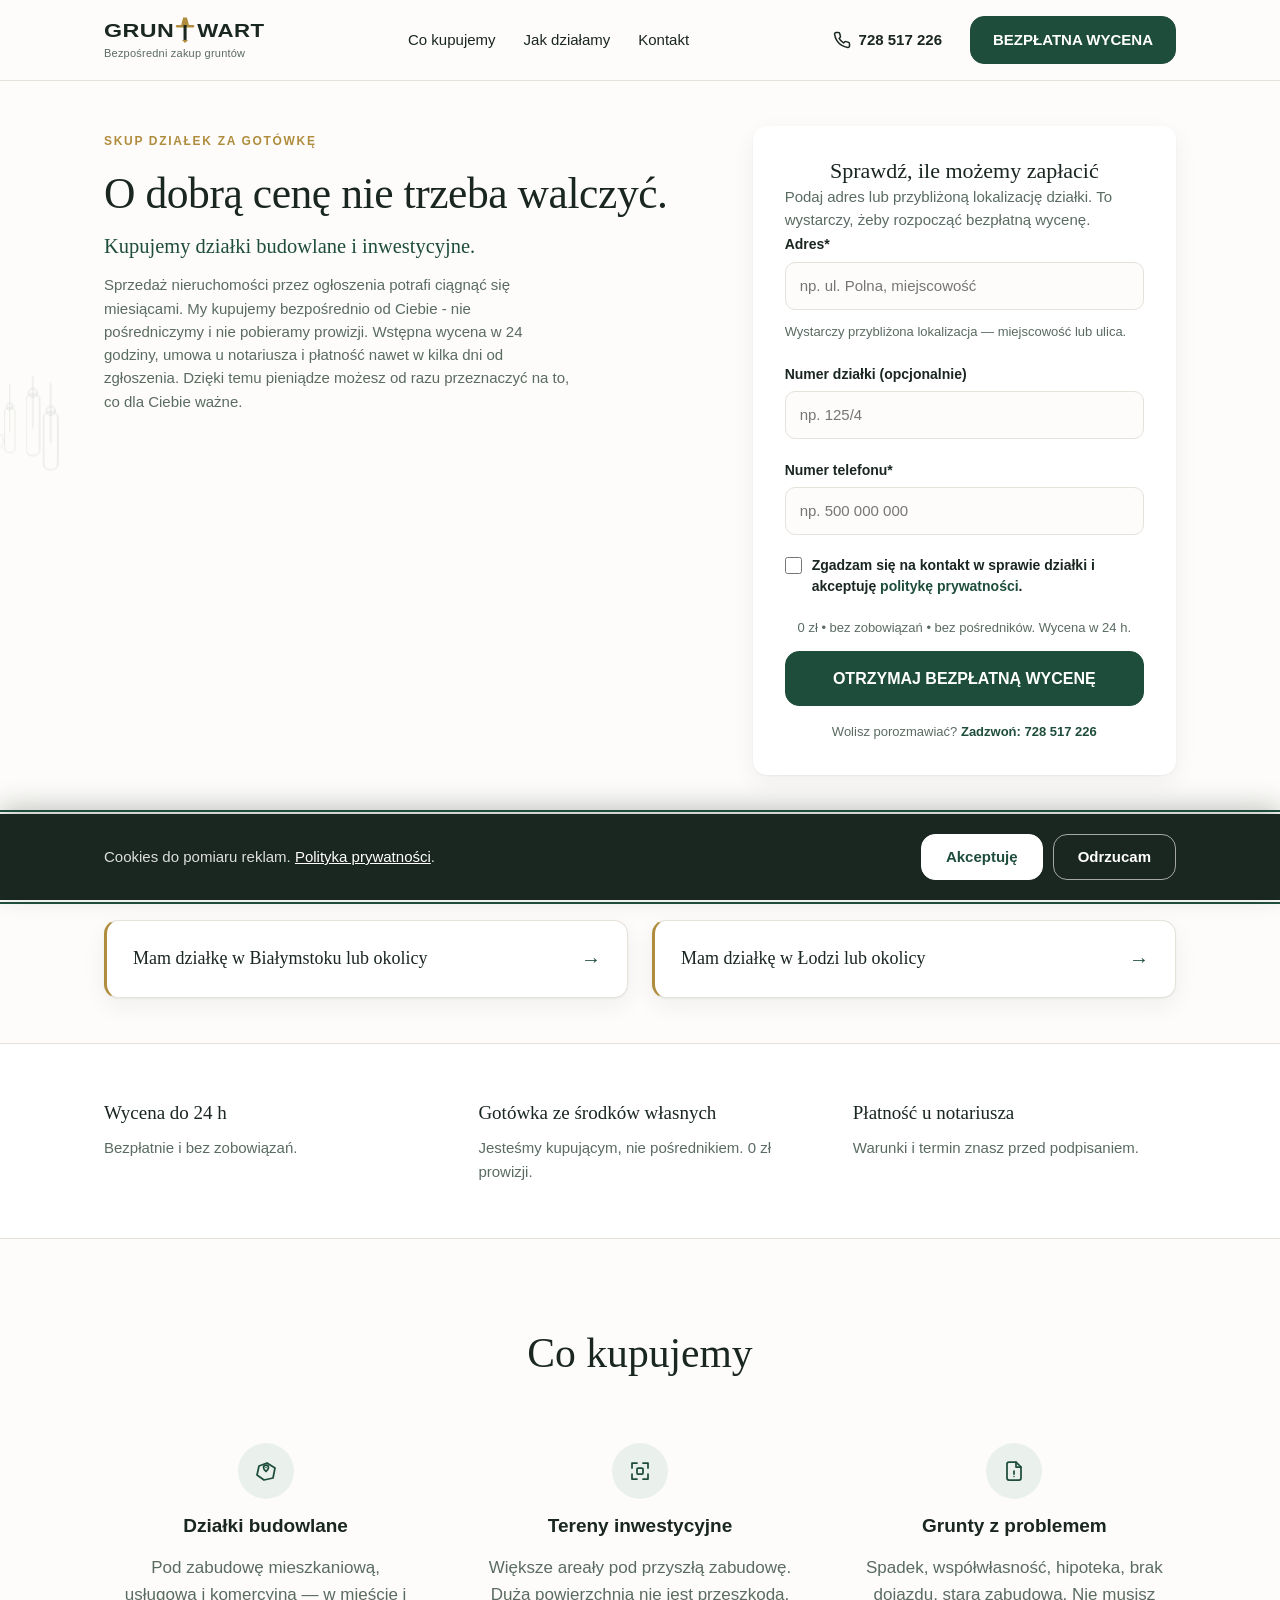
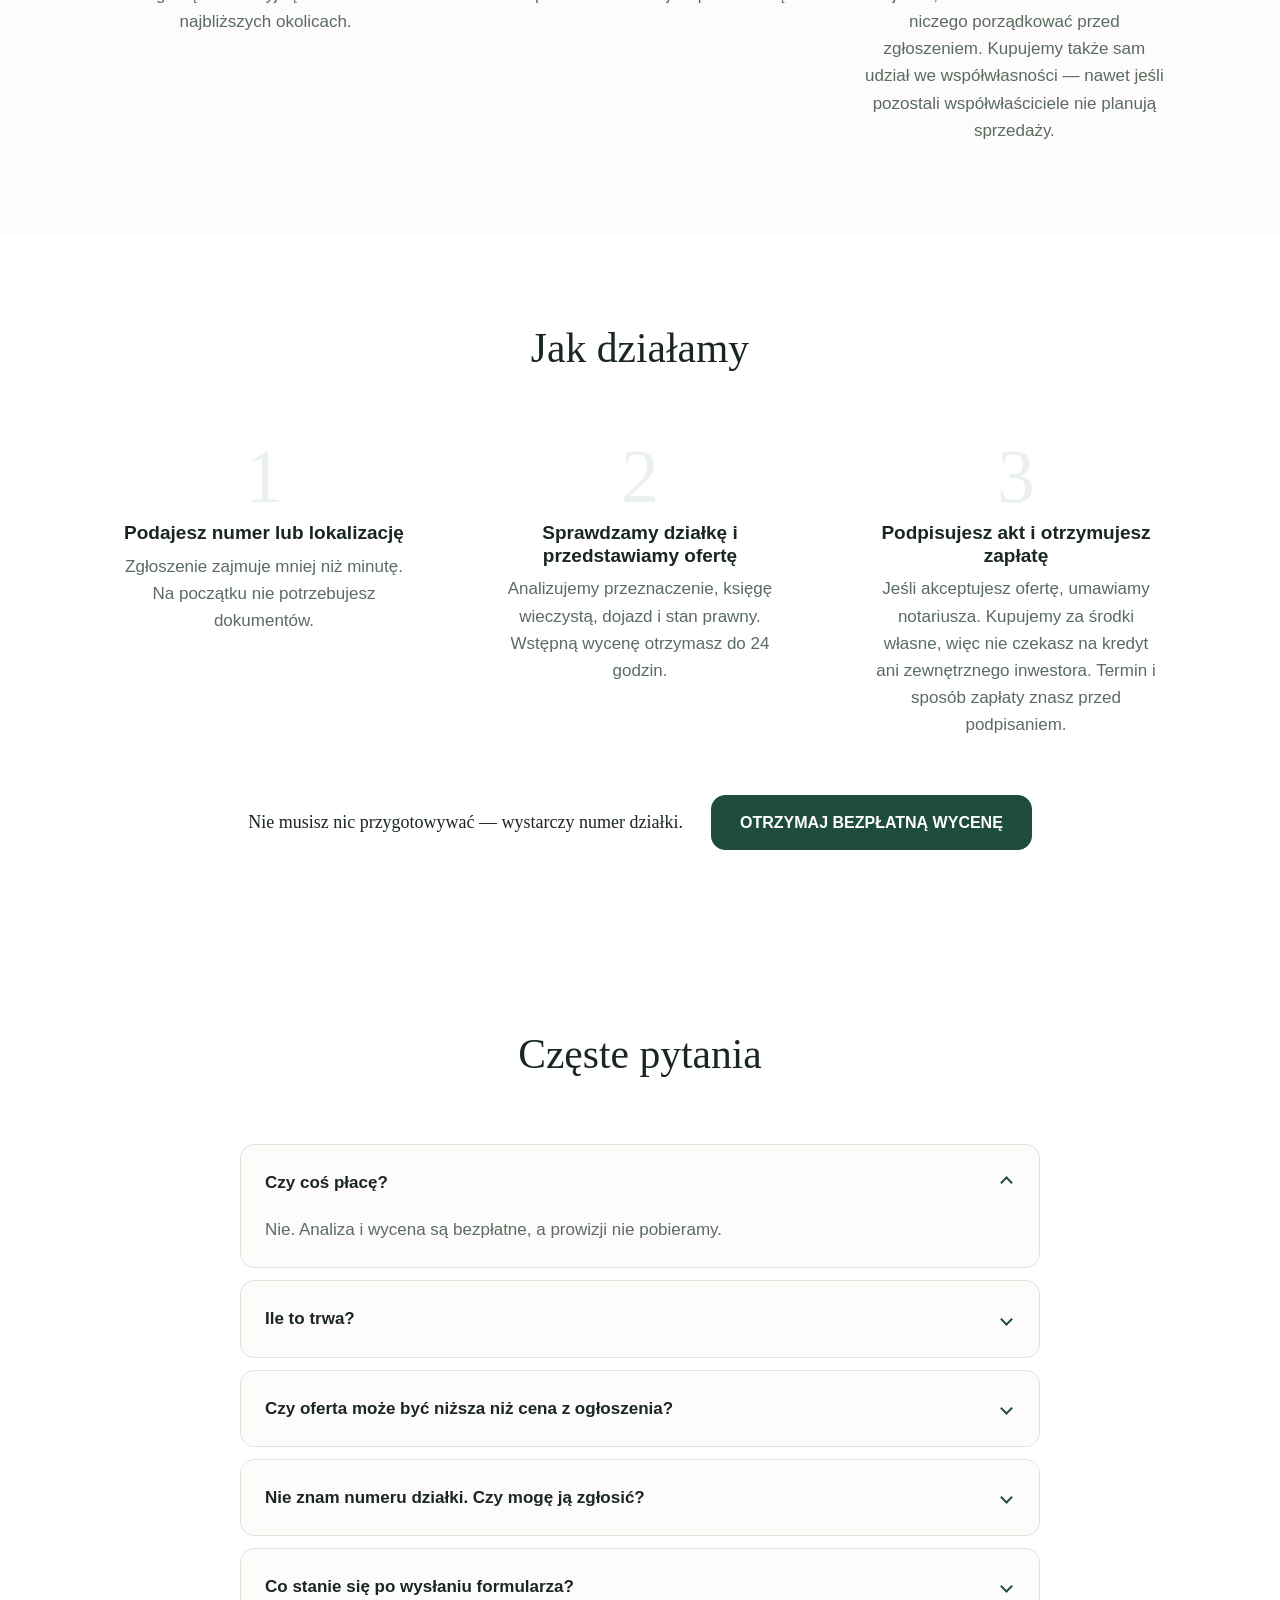
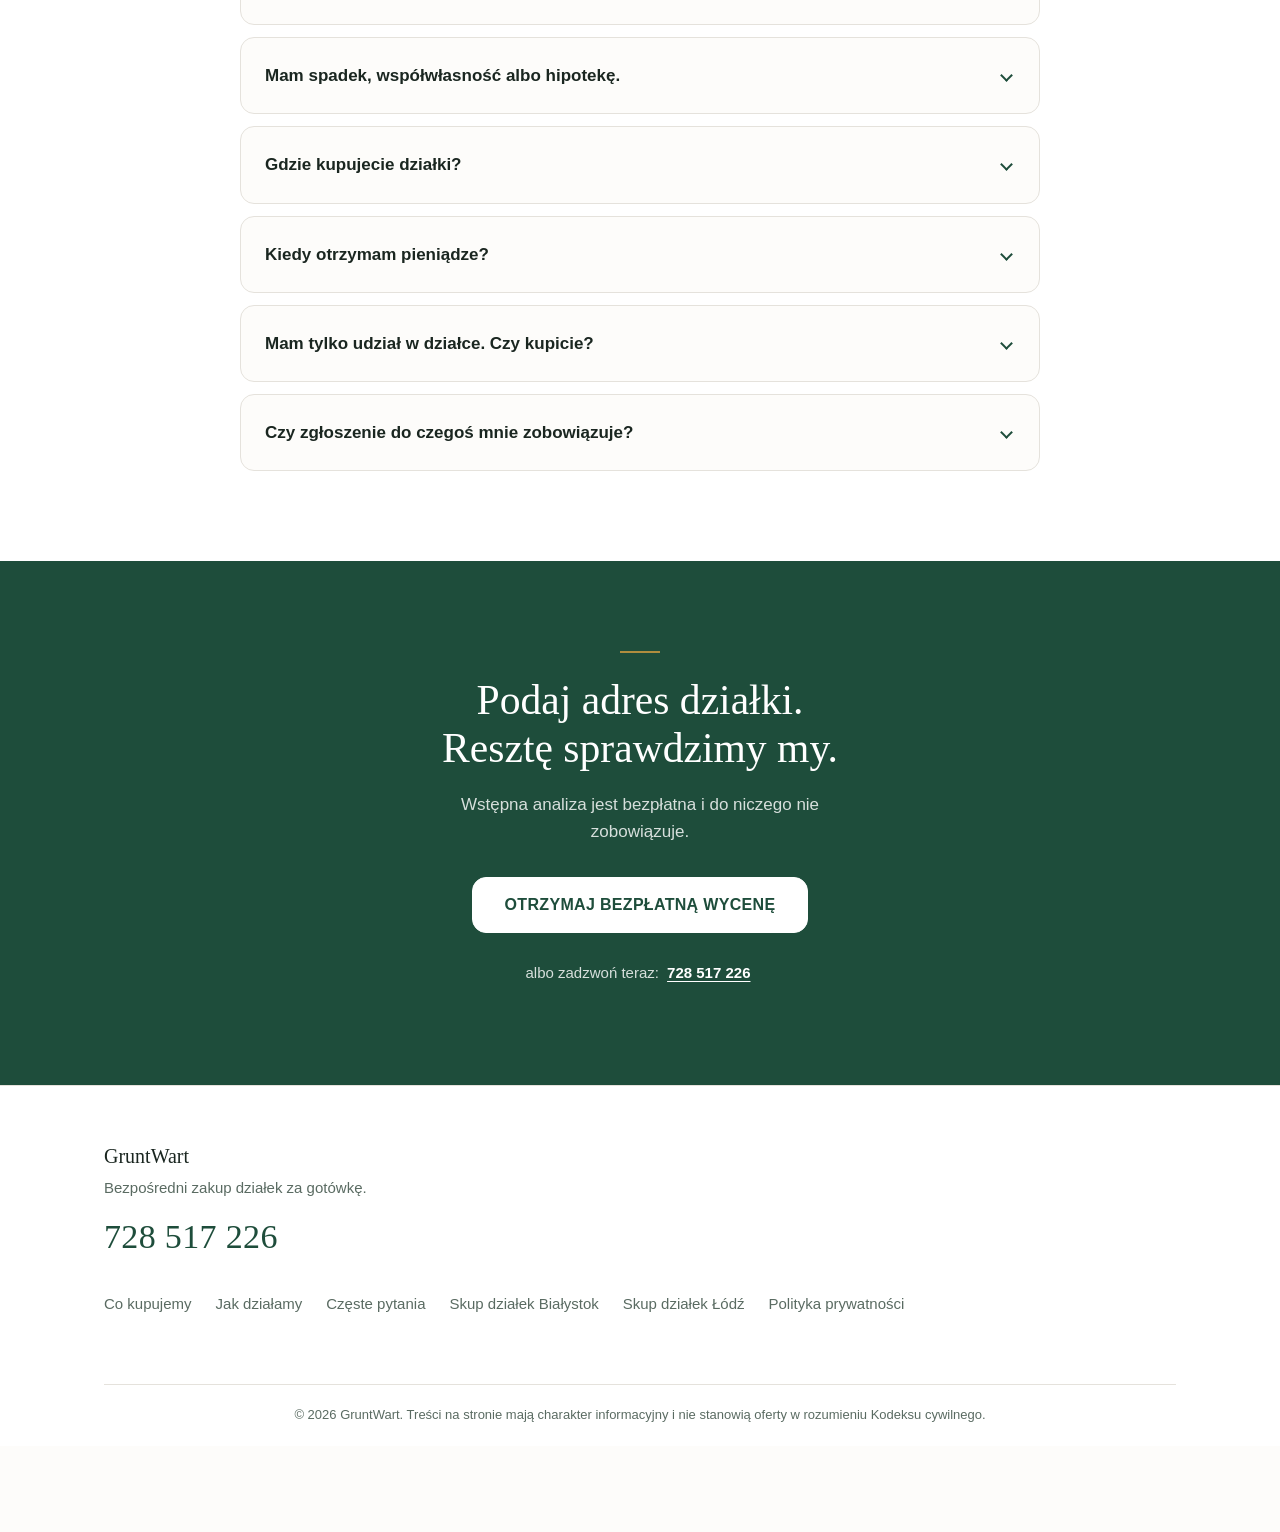
==== index.html @ 188170f5 "copy: akapit w hero mówi o nieruchomościach, nie o działce Tekst od Dawida. Claim nad akapitem zosta" ====
<!DOCTYPE html>
<html lang="pl">
<head>
  <meta charset="UTF-8" />
  <meta name="viewport" content="width=device-width, initial-scale=1.0, viewport-fit=cover" />

  <!-- Google tag (gtag.js) + Consent Mode v2 -->
  <!-- ID GA4 usługi "GruntWart – strona". Zewnętrzny gtag.js ładuje się
       dopiero po podmianie placeholdera; stub gtag() i domyślna zgoda (denied)
       działają od razu, żeby ui.js mógł je zwolnić po kliknięciu w banerze. -->
  <script>
    (function () {
      var GA_ID = 'G-EBJ1LVMJVN'; // usługa "GruntWart – strona"
      window.dataLayer = window.dataLayer || [];
      window.gtag = function () { dataLayer.push(arguments); };
      gtag('consent', 'default', {
        ad_storage: 'denied',
        ad_user_data: 'denied',
        ad_personalization: 'denied',
        analytics_storage: 'denied',
        wait_for_update: 500
      });
      gtag('js', new Date());
      gtag('config', GA_ID);
      window.__gaActive = GA_ID.indexOf('X') === -1;
      if (window.__gaActive) {
        var s = document.createElement('script');
        s.async = true;
        s.src = 'https://www.googletagmanager.com/gtag/js?id=' + GA_ID;
        document.head.appendChild(s);
      }
    })();
  </script>

  <!-- Primary Meta Tags -->
  <title>Skup działek za gotówkę – bezpośredni zakup gruntów | GruntWart</title>
  <meta name="description" content="Skup działek za gotówkę — bezpośredni zakup gruntów od właścicieli. Bez prowizji, płatność u notariusza, bezpłatna wstępna wycena do 24 godzin. Zadzwoń 728 517 226." />
  <meta name="geo.region" content="PL" />
  <meta name="theme-color" content="#1E4D3B" />

  <!-- Open Graph -->
  <meta property="og:type" content="website" />
  <meta property="og:url" content="https://gruntwart.pl/" />
  <meta property="og:title" content="Skup działek za gotówkę – bezpośredni zakup gruntów | GruntWart" />
  <meta property="og:description" content="Skup działek za gotówkę — bezpośredni zakup gruntów od właścicieli. Bez prowizji, płatność u notariusza, bezpłatna wstępna wycena do 24 godzin." />
  <meta property="og:image" content="https://gruntwart.pl/assets/img/og-image.jpg" />
  <meta property="og:image:width" content="1200" />
  <meta property="og:image:height" content="630" />
  <meta property="og:locale" content="pl_PL" />

  <!-- Twitter -->
  <meta name="twitter:card" content="summary_large_image" />
  <meta name="twitter:title" content="Skup działek za gotówkę – bezpośredni zakup gruntów | GruntWart" />
  <meta name="twitter:description" content="Skup działek za gotówkę — bezpośredni zakup gruntów od właścicieli. Bez prowizji, płatność u notariusza, bezpłatna wstępna wycena do 24 godzin." />
  <meta name="twitter:image" content="https://gruntwart.pl/assets/img/og-image.jpg" />

  <!-- Canonical -->
  <link rel="canonical" href="https://gruntwart.pl/" />

  <!-- Favicon -->
  <link rel="icon" type="image/svg+xml" href="/assets/favicon/favicon.svg" />

  <!-- Styles -->
  <link rel="stylesheet" href="/assets/css/reset.css" />
  <link rel="stylesheet" href="/assets/css/variables.css" />
  <link rel="stylesheet" href="/assets/css/styles.css" />
  <!-- SEARCH CONSOLE — DO UZUPEŁNIENIA: wklej tu meta tag weryfikacyjny
       <meta name="google-site-verification" content="..." /> -->
</head>
<body id="top" data-city="ogolna">

  <div class="cookie-banner" id="cookieBanner" role="dialog" aria-labelledby="cookieBannerText" tabindex="-1" hidden>
    <div class="container cookie-banner__inner">
      <p class="cookie-banner__text" id="cookieBannerText">
        Cookies do pomiaru reklam. <a href="/polityka-prywatnosci.html">Polityka prywatności</a>.
      </p>
      <div class="cookie-banner__actions">
        <button type="button" class="btn btn--primary cookie-banner__btn" id="cookieAccept">Akceptuję</button>
        <button type="button" class="btn cookie-banner__btn cookie-banner__btn--decline" id="cookieDecline">Odrzucam</button>
      </div>
    </div>
  </div>

  <header class="site-header" id="siteHeader">
    <div class="container site-header__inner">
      <a href="#top" class="site-header__brand" aria-label="GruntWart — strona główna">
        <svg class="site-header__logo" viewBox="0 0 210 34" role="img" aria-label="GruntWart" focusable="false">
          <text x="0" y="26" textLength="92" lengthAdjust="spacingAndGlyphs" font-family="var(--font-sans)" font-size="25" font-weight="700" letter-spacing="0.5" fill="var(--color-ink)">GRUN</text>
          <g transform="translate(94,0)">
            <path d="M9.5 0.5 L14.5 0.5 L17 10.5 L7 10.5 Z" fill="var(--color-gold)" />
            <rect x="0" y="10.5" width="24" height="3.2" rx="1.6" fill="var(--color-gold)" />
            <rect x="10" y="10.5" width="4" height="19.5" fill="var(--color-ink)" />
            <path d="M8 30 L16 30 L12 34 Z" fill="var(--color-gold)" />
          </g>
          <text x="122" y="26" textLength="88" lengthAdjust="spacingAndGlyphs" font-family="var(--font-sans)" font-size="25" font-weight="700" letter-spacing="0.5" fill="var(--color-ink)">WART</text>
        </svg>
        <span class="site-header__brand-sub">Bezpośredni zakup gruntów</span>
      </a>

      <nav class="site-header__nav" aria-label="Nawigacja główna">
        <a href="#co-kupujemy">Co kupujemy</a>
        <a href="#jak-dzialamy">Jak działamy</a>
        <a href="#kontakt">Kontakt</a>
      </nav>

      <div class="site-header__actions">
        <a href="tel:+48728517226" class="site-header__phone" aria-label="Zadzwoń: 728 517 226">
          <svg width="18" height="18" viewBox="0 0 24 24" fill="none" stroke="currentColor" stroke-width="2" stroke-linecap="round" stroke-linejoin="round" aria-hidden="true">
            <path d="M22 16.92v3a2 2 0 0 1-2.18 2 19.79 19.79 0 0 1-8.63-3.07 19.5 19.5 0 0 1-6-6 19.79 19.79 0 0 1-3.07-8.67A2 2 0 0 1 4.11 2h3a2 2 0 0 1 2 1.72c.127.96.361 1.903.7 2.81a2 2 0 0 1-.45 2.11L8.09 9.91a16 16 0 0 0 6 6l1.27-1.27a2 2 0 0 1 2.11-.45c.907.339 1.85.573 2.81.7A2 2 0 0 1 22 16.92z"/>
          </svg>
          <span class="site-header__phone-number">728 517 226</span>
        </a>
        <a href="#zglos" class="btn btn--primary site-header__cta">BEZPŁATNA WYCENA</a>
      </div>
    </div>
  </header>

  <main>
    <section class="hero">
      <svg class="hero__knights" viewBox="0 0 220 460" fill="none" aria-hidden="true" focusable="false">
        <g stroke="var(--color-ink-soft)" stroke-width="1.3" stroke-linecap="round" stroke-linejoin="round" fill="none" opacity="0.4">
          <g transform="translate(4,74) scale(0.76)">
            <line x1="34" y1="-64" x2="34" y2="128" />
            <circle cx="34" cy="26" r="13" />
            <path d="M13 46c0-9 9-16 21-16s21 7 21 16v148c0 11-9 18-21 18s-21-7-21-18z" />
            <path d="M-16 146l16-9 9 26-9 30-16-9z" opacity="0.7" />
          </g>
          <g transform="translate(66,26)">
            <line x1="34" y1="-72" x2="34" y2="134" />
            <circle cx="34" cy="26" r="13" />
            <path d="M13 46c0-9 9-16 21-16s21 7 21 16v154c0 11-9 18-21 18s-21-7-21-18z" />
          </g>
          <g transform="translate(120,80) scale(1.02)">
            <line x1="34" y1="-56" x2="34" y2="122" />
            <circle cx="34" cy="26" r="13" />
            <path d="M13 46c0-9 9-16 21-16s21 7 21 16v140c0 11-9 18-21 18s-21-7-21-18z" />
          </g>
        </g>
      </svg>

      <div class="container hero__inner">
        <div class="hero__content">
          <p class="hero__eyebrow">SKUP DZIAŁEK ZA GOTÓWKĘ</p>
          <h1 class="hero__title">O dobrą cenę nie trzeba walczyć.</h1>
          <p class="claim">Kupujemy działki budowlane i inwestycyjne.</p>
          <p class="hero__lead">Sprzedaż nieruchomości przez ogłoszenia potrafi ciągnąć się miesiącami. My kupujemy bezpośrednio od Ciebie - nie pośredniczymy i nie pobieramy prowizji. Wstępna wycena w 24 godziny, umowa u notariusza i płatność nawet w kilka dni od zgłoszenia. Dzięki temu pieniądze możesz od razu przeznaczyć na to, co dla Ciebie ważne.</p>
        </div>

        <div class="lead-form" id="zglos">
          <h2 class="lead-form__title">Sprawdź, ile możemy zapłacić</h2>
          <p class="lead-form__sub">Podaj adres lub przybliżoną lokalizację działki. To wystarczy, żeby rozpocząć bezpłatną wycenę.</p>

          <form id="leadForm" action="https://api.web3forms.com/submit" method="POST" enctype="multipart/form-data">
            <input type="hidden" id="formAccessKey" name="access_key" value="7e205f93-6c29-493c-87af-7fb2ec28cd0f" />
            <input type="hidden" name="redirect" value="https://gruntwart.pl/dziekujemy.html" />
            <input type="hidden" name="subject" value="Nowe zgłoszenie działki — GruntWart (strona główna)" />
            <input type="hidden" name="miasto" value="ogolna" />
            <input type="checkbox" name="botcheck" id="botcheck" class="lead-form__honeypot" tabindex="-1" autocomplete="off" aria-hidden="true" />

            <div class="form__field">
              <label for="address">Adres*</label>
              <input type="text" id="address" name="address" required autocomplete="off" placeholder="np. ul. Polna, miejscowość" aria-describedby="hint-address error-address" />
              <p class="form__hint" id="hint-address">Wystarczy przybliżona lokalizacja — miejscowość lub ulica.</p>
              <p class="form__error" id="error-address" data-error-for="address" role="alert"></p>
            </div>

            <div class="form__field">
              <label for="plot">Numer działki (opcjonalnie)</label>
              <input type="text" id="plot" name="plot" autocomplete="off" placeholder="np. 125/4" aria-describedby="error-plot" />
              <p class="form__error" id="error-plot" data-error-for="plot" role="alert"></p>
            </div>

            <div class="form__field">
              <label for="phone">Numer telefonu*</label>
              <input type="tel" id="phone" name="phone" inputmode="tel" required autocomplete="tel" placeholder="np. 500 000 000" aria-describedby="error-phone" />
              <p class="form__error" id="error-phone" data-error-for="phone" role="alert"></p>
            </div>

            <div class="form__field form__field--checkbox">
              <label class="form__checkbox">
                <input type="checkbox" id="consent" name="consent" required aria-describedby="error-consent" />
                <span>Zgadzam się na kontakt w sprawie działki i akceptuję <a href="/polityka-prywatnosci.html" target="_blank" rel="noopener">politykę prywatności</a>.</span>
              </label>
              <p class="form__error" id="error-consent" data-error-for="consent" role="alert"></p>
            </div>

            <p class="lead-form__note">0 zł • bez zobowiązań • bez pośredników. Wycena w 24 h.</p>
            <button type="submit" id="formSubmit" class="btn btn--primary lead-form__submit">OTRZYMAJ BEZPŁATNĄ WYCENĘ</button>

            <p id="formFeedback" class="form__feedback" role="status" aria-live="polite"></p>
          </form>

          <p class="lead-form__alt">Wolisz porozmawiać? <a href="tel:+48728517226">Zadzwoń: 728 517 226</a></p>
        </div>
      </div>
    </section>

    <section class="cities" aria-labelledby="cities-title">
      <div class="container">
        <h2 class="cities__title" id="cities-title">Gdzie kupujemy działki</h2>
        <div class="cities__grid">
          <a href="/bialystok.html" class="cities__card">
            <span class="cities__label">Mam działkę w Białymstoku lub okolicy</span>
            <span class="cities__arrow" aria-hidden="true">→</span>
          </a>
          <a href="/lodz.html" class="cities__card">
            <span class="cities__label">Mam działkę w Łodzi lub okolicy</span>
            <span class="cities__arrow" aria-hidden="true">→</span>
          </a>
        </div>
      </div>
    </section>

    <section class="trust-strip">
      <div class="container">
        <dl class="trust-strip__inner">
          <div class="trust-strip__item">
            <dt class="trust-strip__title">Wycena do 24 h</dt>
            <dd class="trust-strip__desc">Bezpłatnie i bez zobowiązań.</dd>
          </div>
          <div class="trust-strip__item">
            <dt class="trust-strip__title">Gotówka ze środków własnych</dt>
            <dd class="trust-strip__desc">Jesteśmy kupującym, nie pośrednikiem. 0 zł prowizji.</dd>
          </div>
          <div class="trust-strip__item">
            <dt class="trust-strip__title">Płatność u notariusza</dt>
            <dd class="trust-strip__desc">Warunki i termin znasz przed podpisaniem.</dd>
          </div>
        </dl>
      </div>
    </section>

    <section id="co-kupujemy" class="buy">
      <div class="container">
        <h2>Co kupujemy</h2>

        <div class="buy__grid">

          <article class="buy__card">
            <div class="buy__icon" aria-hidden="true">
              <svg width="24" height="24" viewBox="0 0 24 24" fill="none" stroke="currentColor" stroke-width="1.75" stroke-linecap="round" stroke-linejoin="round">
                <path d="M3 16l2-9 8-3 8 5-2 10-9 2z"/>
                <path d="M12 6a2.5 2.5 0 0 1 2.5 2.5c0 1.5-2.5 4-2.5 4s-2.5-2.5-2.5-4A2.5 2.5 0 0 1 12 6z"/>
                <circle cx="12" cy="8.5" r="0.75" fill="currentColor" stroke="none"/>
              </svg>
            </div>
            <h3 class="buy__title">Działki budowlane</h3>
            <p class="buy__text">Pod zabudowę mieszkaniową, usługową i komercyjną — w mieście i najbliższych okolicach.</p>
          </article>

          <article class="buy__card">
            <div class="buy__icon" aria-hidden="true">
              <svg width="24" height="24" viewBox="0 0 24 24" fill="none" stroke="currentColor" stroke-width="1.75" stroke-linecap="round" stroke-linejoin="round">
                <path d="M4 9V4h5"/>
                <path d="M20 9V4h-5"/>
                <path d="M4 15v5h5"/>
                <path d="M20 15v5h-5"/>
                <rect x="9" y="9" width="6" height="6" rx="1"/>
              </svg>
            </div>
            <h3 class="buy__title">Tereny inwestycyjne</h3>
            <p class="buy__text">Większe areały pod przyszłą zabudowę. Duża powierzchnia nie jest przeszkodą.</p>
          </article>

          <article class="buy__card">
            <div class="buy__icon" aria-hidden="true">
              <svg width="24" height="24" viewBox="0 0 24 24" fill="none" stroke="currentColor" stroke-width="1.75" stroke-linecap="round" stroke-linejoin="round">
                <path d="M14 3H7a2 2 0 0 0-2 2v14a2 2 0 0 0 2 2h10a2 2 0 0 0 2-2V8z"/>
                <path d="M14 3v5h5"/>
                <line x1="12" y1="12" x2="12" y2="15"/>
                <circle cx="12" cy="17.5" r="0.75" fill="currentColor" stroke="none"/>
              </svg>
            </div>
            <h3 class="buy__title">Grunty z problemem</h3>
            <p class="buy__text">Spadek, współwłasność, hipoteka, brak dojazdu, stara zabudowa. Nie musisz niczego porządkować przed zgłoszeniem. Kupujemy także sam udział we współwłasności — nawet jeśli pozostali współwłaściciele nie planują sprzedaży.</p>
          </article>

        </div>
      </div>
    </section>

    <section id="jak-dzialamy" class="steps">
      <div class="container">
        <h2>Jak działamy</h2>

        <ol class="steps__grid">

          <li class="steps__item">
            <span class="steps__num" aria-hidden="true">1</span>
            <h3 class="steps__title">Podajesz numer lub lokalizację</h3>
            <p class="steps__text">Zgłoszenie zajmuje mniej niż minutę. Na początku nie potrzebujesz dokumentów.</p>
          </li>

          <li class="steps__item">
            <span class="steps__num" aria-hidden="true">2</span>
            <h3 class="steps__title">Sprawdzamy działkę i przedstawiamy ofertę</h3>
            <p class="steps__text">Analizujemy przeznaczenie, księgę wieczystą, dojazd i stan prawny. Wstępną wycenę otrzymasz do 24 godzin.</p>
          </li>

          <li class="steps__item">
            <span class="steps__num" aria-hidden="true">3</span>
            <h3 class="steps__title">Podpisujesz akt i otrzymujesz zapłatę</h3>
            <p class="steps__text">Jeśli akceptujesz ofertę, umawiamy notariusza. Kupujemy za środki własne, więc nie czekasz na kredyt ani zewnętrznego inwestora. Termin i sposób zapłaty znasz przed podpisaniem.</p>
          </li>

        </ol>

        <div class="mid-cta">
          <p class="mid-cta__text">Nie musisz nic przygotowywać — wystarczy numer działki.</p>
          <a href="#zglos" class="btn btn--primary mid-cta__btn">OTRZYMAJ BEZPŁATNĄ WYCENĘ</a>
        </div>
      </div>
    </section>

    <section id="faq" class="faq">
      <div class="container">
        <h2>Częste pytania</h2>

        <div class="faq__list">

          <details class="faq__item" open>
            <summary class="faq__q">Czy coś płacę?</summary>
            <div class="faq__a">
              <p>Nie. Analiza i wycena są bezpłatne, a prowizji nie pobieramy.</p>
            </div>
          </details>

          <details class="faq__item">
            <summary class="faq__q">Ile to trwa?</summary>
            <div class="faq__a">
              <p>Wstępną wycenę przedstawiamy w ciągu 24 godzin. Jeśli grunt wymaga głębszej analizy prawnej, finalną kwotę potwierdzamy w kolejnych dniach. Termin u notariusza ustalamy pod Ciebie.</p>
            </div>
          </details>

          <details class="faq__item">
            <summary class="faq__q">Czy oferta może być niższa niż cena z ogłoszenia?</summary>
            <div class="faq__a">
              <p>Tak. Kupujemy bezpośrednio i bierzemy na siebie czas, analizę, ryzyko oraz formalności, dlatego oferta może być niższa od ceny oczekiwanej w długiej sprzedaży detalicznej. Przed decyzją otrzymujesz konkretną kwotę i warunki.</p>
            </div>
          </details>

          <details class="faq__item">
            <summary class="faq__q">Nie znam numeru działki. Czy mogę ją zgłosić?</summary>
            <div class="faq__a">
              <p>Tak. Wpisz miejscowość, ulicę albo przybliżoną lokalizację. Pomożemy ją zidentyfikować.</p>
            </div>
          </details>

          <details class="faq__item">
            <summary class="faq__q">Co stanie się po wysłaniu formularza?</summary>
            <div class="faq__a">
              <p>Oddzwonimy w ciągu 24 godzin, potwierdzimy lokalizację i zadamy kilka pytań o działkę. Samo zgłoszenie nie zobowiązuje Cię do sprzedaży.</p>
            </div>
          </details>

          <details class="faq__item">
            <summary class="faq__q">Mam spadek, współwłasność albo hipotekę.</summary>
            <div class="faq__a">
              <p>Kupujemy udziały we współwłasności i nieruchomości obciążone hipoteką — hipotekę spłacamy z ceny zakupu u notariusza. Przy nieuregulowanym spadku powiemy, co jest potrzebne, żeby doszło do sprzedaży.</p>
            </div>
          </details>

          <details class="faq__item">
            <summary class="faq__q">Gdzie kupujecie działki?</summary>
            <div class="faq__a">
              <p>Działamy w wybranych miastach i ich najbliższych okolicach. Podaj lokalizację działki w formularzu — sprawdzimy, czy się kwalifikuje, i oddzwonimy w ciągu 24 godzin.</p>
            </div>
          </details>

          <details class="faq__item">
            <summary class="faq__q">Kiedy otrzymam pieniądze?</summary>
            <div class="faq__a">
              <p>Płacimy ze środków własnych firmy, bez oczekiwania na kredyt ani zewnętrznego inwestora. Termin i sposób zapłaty ustalamy przed podpisaniem aktu i realizujemy przy notariuszu.</p>
            </div>
          </details>

          <details class="faq__item">
            <summary class="faq__q">Mam tylko udział w działce. Czy kupicie?</summary>
            <div class="faq__a">
              <p>Tak, kupujemy również same udziały we współwłasności — zgoda pozostałych współwłaścicieli nie jest konieczna do sprzedaży Twojego udziału.</p>
            </div>
          </details>

          <details class="faq__item">
            <summary class="faq__q">Czy zgłoszenie do czegoś mnie zobowiązuje?</summary>
            <div class="faq__a">
              <p>Nie. Możesz wycofać się na każdym etapie aż do aktu notarialnego.</p>
            </div>
          </details>

        </div>
      </div>
    </section>

    <section class="cta-final">
      <div class="container">
        <h2 class="cta-final__claim">Podaj adres działki. Resztę sprawdzimy my.</h2>
        <p class="cta-final__text">Wstępna analiza jest bezpłatna i do niczego nie zobowiązuje.</p>
        <a href="#zglos" class="cta-final__btn">OTRZYMAJ BEZPŁATNĄ WYCENĘ</a>
        <p class="cta-final__alt">albo zadzwoń teraz: <a href="tel:+48728517226">728 517 226</a></p>
      </div>
    </section>
  </main>

  <footer id="kontakt" class="site-footer">
    <div class="container">
      <div class="site-footer__brand">
        <div class="site-footer__name">GruntWart</div>
        <p class="site-footer__tag">Bezpośredni zakup działek za gotówkę.</p>
        <a href="tel:+48728517226" class="site-footer__phone">728 517 226</a>
      </div>

      <nav class="site-footer__links" aria-label="Nawigacja w stopce">
        <a href="#co-kupujemy" class="site-footer__link">Co kupujemy</a>
        <a href="#jak-dzialamy" class="site-footer__link">Jak działamy</a>
        <a href="#faq" class="site-footer__link">Częste pytania</a>
        <a href="/bialystok.html" class="site-footer__link">Skup działek Białystok</a>
        <a href="/lodz.html" class="site-footer__link">Skup działek Łódź</a>
        <a href="/polityka-prywatnosci.html" class="site-footer__link">Polityka prywatności</a>
      </nav>

      <p class="site-footer__bottom">© <span id="footerYear">2026</span> GruntWart. Treści na stronie mają charakter informacyjny i nie stanowią oferty w rozumieniu Kodeksu cywilnego.</p>
    </div>
  </footer>

  <div class="mobile-bar">
    <a href="tel:+48728517226" class="mobile-bar__btn mobile-bar__btn--call">ZADZWOŃ</a>
    <a href="#zglos" class="mobile-bar__btn mobile-bar__btn--cta">BEZPŁATNA WYCENA</a>
  </div>

  <script src="/assets/js/config.js"></script>
  <script src="/assets/js/form.js"></script>
  <script src="/assets/js/ui.js"></script>

  <script type="application/ld+json">
  {
    "@context": "https://schema.org",
    "@type": "FAQPage",
    "mainEntity": [
      {
        "@type": "Question",
        "name": "Czy coś płacę?",
        "acceptedAnswer": {
          "@type": "Answer",
          "text": "Nie. Analiza i wycena są bezpłatne, a prowizji nie pobieramy."
        }
      },
      {
        "@type": "Question",
        "name": "Ile to trwa?",
        "acceptedAnswer": {
          "@type": "Answer",
          "text": "Wstępną wycenę przedstawiamy w ciągu 24 godzin. Jeśli grunt wymaga głębszej analizy prawnej, finalną kwotę potwierdzamy w kolejnych dniach. Termin u notariusza ustalamy pod Ciebie."
        }
      },
      {
        "@type": "Question",
        "name": "Czy oferta może być niższa niż cena z ogłoszenia?",
        "acceptedAnswer": {
          "@type": "Answer",
          "text": "Tak. Kupujemy bezpośrednio i bierzemy na siebie czas, analizę, ryzyko oraz formalności, dlatego oferta może być niższa od ceny oczekiwanej w długiej sprzedaży detalicznej. Przed decyzją otrzymujesz konkretną kwotę i warunki."
        }
      },
      {
        "@type": "Question",
        "name": "Nie znam numeru działki. Czy mogę ją zgłosić?",
        "acceptedAnswer": {
          "@type": "Answer",
          "text": "Tak. Wpisz miejscowość, ulicę albo przybliżoną lokalizację. Pomożemy ją zidentyfikować."
        }
      },
      {
        "@type": "Question",
        "name": "Co stanie się po wysłaniu formularza?",
        "acceptedAnswer": {
          "@type": "Answer",
          "text": "Oddzwonimy w ciągu 24 godzin, potwierdzimy lokalizację i zadamy kilka pytań o działkę. Samo zgłoszenie nie zobowiązuje Cię do sprzedaży."
        }
      },
      {
        "@type": "Question",
        "name": "Mam spadek, współwłasność albo hipotekę.",
        "acceptedAnswer": {
          "@type": "Answer",
          "text": "Kupujemy udziały we współwłasności i nieruchomości obciążone hipoteką — hipotekę spłacamy z ceny zakupu u notariusza. Przy nieuregulowanym spadku powiemy, co jest potrzebne, żeby doszło do sprzedaży."
        }
      },
      {
        "@type": "Question",
        "name": "Gdzie kupujecie działki?",
        "acceptedAnswer": {
          "@type": "Answer",
          "text": "Działamy w wybranych miastach i ich najbliższych okolicach. Podaj lokalizację działki w formularzu — sprawdzimy, czy się kwalifikuje, i oddzwonimy w ciągu 24 godzin."
        }
      },
      {
        "@type": "Question",
        "name": "Kiedy otrzymam pieniądze?",
        "acceptedAnswer": {
          "@type": "Answer",
          "text": "Płacimy ze środków własnych firmy, bez oczekiwania na kredyt ani zewnętrznego inwestora. Termin i sposób zapłaty ustalamy przed podpisaniem aktu i realizujemy przy notariuszu."
        }
      },
      {
        "@type": "Question",
        "name": "Mam tylko udział w działce. Czy kupicie?",
        "acceptedAnswer": {
          "@type": "Answer",
          "text": "Tak, kupujemy również same udziały we współwłasności — zgoda pozostałych współwłaścicieli nie jest konieczna do sprzedaży Twojego udziału."
        }
      },
      {
        "@type": "Question",
        "name": "Czy zgłoszenie do czegoś mnie zobowiązuje?",
        "acceptedAnswer": {
          "@type": "Answer",
          "text": "Nie. Możesz wycofać się na każdym etapie aż do aktu notarialnego."
        }
      }
    ]
  }
  </script>

  <script type="application/ld+json">
  {
    "@context": "https://schema.org",
    "@type": "Organization",
    "name": "GruntWart",
    "url": "https://gruntwart.pl/",
    "image": "https://gruntwart.pl/assets/img/og-image.jpg",
    "telephone": "+48728517226"
  }
  </script>
</body>
</html>
---- assets/css/variables.css ----
:root {
  --color-bg: #FDFCFA;          /* złamana biel */
  --color-surface: #FFFFFF;
  --color-ink: #1A2620;          /* prawie czarny z nutą zieleni */
  --color-ink-soft: #5A6B62;     /* tekst pomocniczy */
  --color-accent: #1E4D3B;       /* głęboka ciemna zieleń */
  --color-accent-hover: #163A2C;
  --color-accent-soft: #EAF1ED;  /* tło pastylek/ikon */
  --color-line: #E5E2DC;
  --color-error: #B3261E;
  --color-gold: #B08D3E;         /* akcent starego złota — rzadko: logo, drobne detale */
  --font-serif: "Iowan Old Style", "Palatino Linotype", Palatino, Georgia, serif;
  --font-sans: -apple-system, BlinkMacSystemFont, "Segoe UI", Roboto, "Helvetica Neue", Arial, sans-serif;
  --radius: 14px;
  --shadow-card: 0 1px 2px rgba(26,38,32,.05), 0 8px 24px rgba(26,38,32,.06);
  --container: 1120px;

  /* Typografia */
  --fs-h1: clamp(2.4rem, 5.5vw, 4.2rem);
  --fs-h2: clamp(1.8rem, 3.5vw, 2.6rem);
  --fs-body: 1.0625rem;
  --lh-body: 1.6;
}
---- assets/css/styles.css ----
/* ============================================
   Base
   ============================================ */

/* Wysokość stale widocznego .mobile-bar: 0 na desktopie, 64px poniżej 768px.
   W zmiennej, bo tę samą liczbę czyta rezerwa scrolla i rezerwa pod banerem. */
:root {
  --bar-h: 0px;
}

@media (max-width: 768px) {
  /* :has() zawęża regułę do stron, które pasek faktycznie mają — podstrony
     nie dostają pustej rezerwy, dokładnie jak przy padding-bottom body. */
  :root:has(.mobile-bar) {
    --bar-h: 64px;
  }
}

/* Kotwice nie chowają się pod sticky headerem także przy wejściu z adresu
   z hashem (JS-owy offset działa tylko przy kliknięciu w link).
   Symetrycznie od dołu: bez scroll-padding-bottom przeglądarka wyrównuje cel
   do dolnej krawędzi okna, czyli DOKŁADNIE pod .mobile-bar — stop focusa
   niższy niż 64px znika w całości (WCAG 2.4.11). */
html {
  scroll-padding-top: 90px;
  scroll-padding-bottom: calc(var(--bar-h) + env(safe-area-inset-bottom));
}

/* Dopóki wisi baner cookies, rezerwujemy też JEGO wysokość (--cb-h mierzy
   ui.js): każdy element da się wtedy wyprowadzić spod banera scrollem, a focus
   nigdy nie ląduje pod nim. */
html:has(.cookie-banner.is-visible) {
  scroll-padding-bottom: calc(var(--bar-h) + var(--cb-h, 140px) + env(safe-area-inset-bottom));
}

body:has(.cookie-banner.is-visible) {
  padding-bottom: calc(var(--bar-h) + var(--cb-h, 140px) + env(safe-area-inset-bottom));
}

body {
  font-family: var(--font-sans);
  font-size: var(--fs-body);
  line-height: var(--lh-body);
  color: var(--color-ink);
  background: var(--color-bg);
}

h1, h2 {
  font-family: var(--font-serif);
  font-weight: 400;
  color: var(--color-ink);
}

h1 {
  font-size: var(--fs-h1);
}

h2 {
  font-size: var(--fs-h2);
}

a {
  color: var(--color-accent);
}

/* ============================================
   Layout
   ============================================ */

.container {
  max-width: var(--container);
  padding-inline: 24px;
  margin-inline: auto;
}

section {
  padding-block: clamp(64px, 10vh, 120px);
}

/* ============================================
   Buttons
   ============================================ */

.btn {
  display: inline-flex;
  align-items: center;
  justify-content: center;
  gap: 8px;
  padding: 14px 28px;
  font-family: var(--font-sans);
  font-size: 1rem;
  font-weight: 600;
  border-radius: var(--radius);
  text-decoration: none;
  cursor: pointer;
  transition: background 150ms ease, color 150ms ease, border-color 150ms ease;
}

.btn--primary {
  background: var(--color-accent);
  color: #FFFFFF;
  border: 1px solid var(--color-accent);
}

.btn--primary:hover {
  background: var(--color-accent-hover);
  border-color: var(--color-accent-hover);
}

.btn--ghost {
  background: transparent;
  color: var(--color-accent);
  border: 1px solid var(--color-accent);
}

.btn--ghost:hover {
  background: var(--color-accent-soft);
}

.btn--inverse {
  background: #FFFFFF;
  color: var(--color-accent);
  border: 1px solid #FFFFFF;
}

.btn--inverse:hover {
  background: var(--color-accent-soft);
  border-color: var(--color-accent-soft);
}

/* ============================================
   Utilities
   ============================================ */

.fade-in {
  opacity: 0;
  transform: translateY(20px);
  transition: opacity 0.6s ease, transform 0.6s ease;
}

.fade-in.is-visible {
  opacity: 1;
  transform: translateY(0);
}

@media (prefers-reduced-motion: reduce) {
  .fade-in {
    opacity: 1;
    transform: none;
    transition: none;
  }
}

/* ============================================
   Site header
   ============================================ */

.site-header {
  position: sticky;
  top: 0;
  z-index: 100;
  background: rgba(253, 252, 250, 0.82);
  backdrop-filter: blur(12px);
  -webkit-backdrop-filter: blur(12px);
  border-bottom: 1px solid var(--color-line);
}

.site-header__inner {
  display: flex;
  align-items: center;
  justify-content: space-between;
  padding-block: 16px;
}

.site-header__brand {
  display: inline-flex;
  flex-direction: column;
  align-items: flex-start;
  gap: 2px;
  flex-shrink: 0;
}

.site-header__logo {
  display: block;
  height: 26px;
  width: auto;
}

.site-header__brand-sub {
  font-family: var(--font-sans);
  font-size: 0.6875rem;
  font-weight: 500;
  letter-spacing: 0.02em;
  color: var(--color-ink-soft);
  white-space: nowrap;
}

.site-header__nav {
  display: flex;
  align-items: center;
  gap: 28px;
  margin-inline: auto;
}

.site-header__nav a {
  font-family: var(--font-sans);
  font-size: 0.9375rem;
  font-weight: 500;
  color: var(--color-ink);
  text-decoration: none;
  white-space: nowrap;
}

.site-header__nav a:hover {
  color: var(--color-accent);
}

@media (max-width: 900px) {
  .site-header__nav {
    display: none;
  }
}

.site-header__actions {
  display: flex;
  align-items: center;
  gap: 28px;
  flex-shrink: 0;
}

/* min-height/min-width 44px: poniżej 640px zostaje sama ikona 18x18 i bez
   tego cel dotykowy schodzi pod minimum WCAG 2.5.8 (24x24). Ujemny margines
   kompensuje padding, żeby układ headera nie urósł. */
.site-header__phone {
  display: inline-flex;
  align-items: center;
  justify-content: center;
  gap: 8px;
  min-height: 44px;
  min-width: 44px;
  padding: 0 4px;
  margin: -8px -4px;
  font-family: var(--font-sans);
  font-weight: 600;
  font-size: 0.9375rem;
  color: var(--color-ink);
  white-space: nowrap;
  flex-shrink: 0;
}

.site-header__phone svg {
  flex-shrink: 0;
}

.site-header__phone:hover {
  color: var(--color-accent);
}

.site-header__cta {
  padding: 11px 22px;
  font-size: 0.9375rem;
  white-space: nowrap;
  flex-shrink: 0;
}

@media (max-width: 640px) {
  .site-header__logo {
    height: 21px;
  }

  .site-header__brand-sub {
    display: none;
  }

  .site-header__actions {
    gap: 12px;
  }

  .site-header__phone-number {
    display: none;
  }

  .site-header__cta {
    padding: 10px 14px;
    font-size: 0.875rem;
  }
}

/* Najwęższe telefony (min. 360px): logo + ikona telefonu + CTA muszą się
   zmieścić w jednym wierszu, inaczej header rozpycha całą stronę w bok. */
@media (max-width: 420px) {
  .site-header__logo {
    height: 18px;
  }

  .site-header__actions {
    gap: 8px;
  }

  .site-header__cta {
    padding: 10px 9px;
    font-size: 0.75rem;
  }
}

/* ============================================
   Hero
   ============================================ */

.hero {
  position: relative;
  padding-block: clamp(28px, 5vh, 48px);
  overflow: hidden;
}

.hero__knights {
  position: absolute;
  left: 0;
  top: 50%;
  transform: translateY(-50%);
  /* Szerokość nigdy nie przekracza rynny między krawędzią viewportu a
     realnym lewym brzegiem .hero__content (który śledzi wyśrodkowany
     .container: (100vw - var(--container)) / 2, plus padding kontenera).
     Odejmujemy stały margines bezpieczeństwa (8px) i celowo pomijamy
     dodawanie paddingu kontenera (24px), więc realny bufor to ~32px przy
     każdej szerokości >= var(--container); poniżej tego progu wynik jest
     ujemny -> max(0px, ...) chowa grafikę całkowicie (nigdy pod tekstem). */
  width: min(210px, max(0px, calc((100vw - var(--container)) / 2 - 8px)));
  height: auto;
  z-index: 0;
  pointer-events: none;
}

.hero__inner {
  position: relative;
  z-index: 1;
  display: grid;
  grid-template-columns: 58fr 42fr;
  align-items: start;
  gap: clamp(32px, 5vw, 64px);
}

.hero__content {
  display: flex;
  flex-direction: column;
  gap: 14px;
  padding-top: 6px;
}

.hero__eyebrow {
  font-family: var(--font-sans);
  font-size: 0.75rem;
  font-weight: 700;
  letter-spacing: 0.14em;
  text-transform: uppercase;
  color: var(--color-gold);
  margin: 0;
}

/* Hasło marki — linia wspierająca, NIE nagłówek. Świadomie mniejsze od <h1>:
   zimny użytkownik z reklamy ma najpierw zobaczyć ofertę, nie slogan. */
.claim {
  font-family: var(--font-serif);
  font-weight: 400;
  font-size: clamp(1.125rem, 1.6vw, 1.375rem);
  line-height: 1.3;
  letter-spacing: 0;
  color: var(--color-accent);
  margin: 0;
}

/* <h1> = najmocniejszy element hero i największy nagłówek na stronie
   (musi przebijać <h2> sekcji, które mają var(--fs-h2)). Górny kraniec
   clamp-a jest niższy niż --fs-h1, żeby formularz nie spadł poniżej
   pierwszego ekranu na mobile — to świadomy kompromis pod konwersję. */
.hero__title {
  font-size: clamp(1.875rem, 3.4vw, 2.9rem);
  font-weight: 400;
  line-height: 1.14;
  letter-spacing: -0.01em;
  color: var(--color-ink);
  margin: 4px 0 0;
}

.hero__lead {
  font-size: 0.9375rem;
  line-height: 1.55;
  color: var(--color-ink-soft);
  max-width: 56ch;
  margin: 0;
}

@media (max-width: 768px) {
  .hero__knights {
    display: none;
  }

  /* Pierwszy ekran mobile: każdy piksel nad kartą #zglos jest kosztem.
     Sztywne 20px zamiast clamp(28px,5vh,48px) — układ przestaje zależeć od
     wysokości okna, a realne okno in-app FB/IG ma ~734px, nie 844px. */
  .hero {
    padding-top: 20px;
  }

  .hero__inner {
    grid-template-columns: 1fr;
    gap: 20px;
  }

  .hero__content {
    gap: 10px;
    padding-top: 0;
  }

  /* Po odwróceniu ról w hero eyebrow niesie jedyną informację "co to za
     strona" (H1 to slogan) — na mobile zostaje, tylko mniejszy. */
  .hero__eyebrow {
    font-size: 0.6875rem;
  }

  .hero__title {
    font-size: 1.625rem;
  }

  .claim {
    font-size: 1rem;
  }

  .hero__lead {
    font-size: 0.875rem;
    line-height: 1.5;
  }
}

/* ============================================
   Focus visible (accessibility)
   ============================================ */

:focus-visible {
  outline: 2px solid var(--color-accent);
  outline-offset: 2px;
}

/* Na ciemnych tłach obwódka --color-accent (#1E4D3B) jest niewidoczna: .cta-final
   ma DOKŁADNIE ten sam kolor tła (kontrast 1.0), baner cookies --color-ink (1.62),
   a outline-offset kładzie obwódkę w całości poza kontrolką, na tym tle.
   Wymagane 3:1 (WCAG 1.4.11 / 2.4.13); biel daje na obu tłach > 7:1. */
.cta-final :focus-visible,
.cookie-banner :focus-visible {
  outline-color: #FFFFFF;
}

/* ============================================
   Formularz „Zgłoś działkę" (karta w hero)
   ============================================ */

.lead-form {
  position: relative;
  z-index: 1;
  width: 100%;
  background: var(--color-surface);
  border-radius: var(--radius);
  box-shadow: var(--shadow-card);
  padding: clamp(22px, 2.6vw, 32px);
}

.lead-form__title {
  font-size: 1.375rem;
  text-align: center;
  margin-bottom: 6px;
}

.form__field {
  display: flex;
  flex-direction: column;
  gap: 6px;
  margin-bottom: 14px;
}

.form__field label {
  font-family: var(--font-sans);
  font-weight: 600;
  font-size: 0.875rem;
  color: var(--color-ink);
}

.form__field input[type="text"],
.form__field input[type="tel"] {
  padding: 11px 14px;
  border: 1px solid var(--color-line);
  border-radius: 10px;
  background: var(--color-bg);
  color: var(--color-ink);
  font-size: 0.9375rem;
  transition: border-color 150ms ease;
}

.form__field input[type="text"]:focus-visible,
.form__field input[type="tel"]:focus-visible {
  border-color: var(--color-accent);
}

.form__field.has-error input[type="text"],
.form__field.has-error input[type="tel"] {
  border-color: var(--color-error);
}

.form__error {
  min-height: 1.2em;
  font-size: 0.8125rem;
  color: var(--color-error);
}

/* Puste komunikaty nie rezerwują wysokości. ŚWIADOMIE nie używamy display:none:
   te <p> mają role="alert" i muszą zostać w drzewie dostępności, żeby czytnik
   ekranu ogłosił błąd walidacji (element ukryty i pokazany w tym samym ticku,
   w którym dostaje treść, bywa pomijany przez NVDA/JAWS/VoiceOver). */
.form__error:empty {
  min-height: 0;
}

/* ----- Consent checkbox ----- */

.form__field--checkbox {
  margin-bottom: 16px;
}

.form__checkbox {
  display: flex;
  align-items: flex-start;
  gap: 10px;
  font-size: 0.8125rem;
  line-height: 1.45;
  color: var(--color-ink-soft);
  cursor: pointer;
}

.form__checkbox input {
  flex-shrink: 0;
  width: 17px;
  height: 17px;
  margin-top: 2px;
  accent-color: var(--color-accent);
}

.form__checkbox a {
  color: var(--color-accent);
}

.form__field--checkbox.has-error .form__checkbox {
  color: var(--color-error);
}

/* ----- Honeypot (hidden from real users) ----- */

.lead-form__honeypot {
  position: absolute;
  width: 1px;
  height: 1px;
  overflow: hidden;
  left: -9999px;
}

/* ----- Submit + feedback ----- */

.lead-form__submit {
  width: 100%;
  margin-top: 2px;
}

.lead-form__submit.is-loading {
  opacity: 0.7;
  cursor: progress;
  pointer-events: none;
}

.lead-form__note {
  margin: 0 0 10px;
  text-align: center;
  font-size: 0.8125rem;
  color: var(--color-ink-soft);
}

.lead-form__alt {
  margin-top: 16px;
  text-align: center;
  font-size: 0.8125rem;
  color: var(--color-ink-soft);
}

.lead-form__alt a {
  color: var(--color-accent);
  font-weight: 600;
}

.form__feedback {
  min-height: 1.2em;
  margin-top: 10px;
  text-align: center;
  font-size: 0.875rem;
}

.form__feedback.is-error {
  color: var(--color-error);
}

/* Ta sama zasada co przy .form__error — element zostaje (role="status"),
   znika tylko rezerwacja miejsca. Odzyskuje ~29px pod przyciskiem, dzięki
   czemu link „Zadzwoń" mieści się na ekranie także przy oknie 734px. */
.form__feedback:empty {
  min-height: 0;
  margin-top: 0;
}

/* Zagęszczenie karty na mobile. NIENARUSZALNE cele dotykowe: input 48px,
   #formSubmit 55.6px, checkbox zgody. Ruszamy wyłącznie typografię i odstępy. */
@media (max-width: 768px) {
  .lead-form {
    padding: 18px;
  }

  .lead-form__title {
    font-size: 1.25rem;
    margin-bottom: 4px;
  }

  .form__field {
    gap: 5px;
    margin-bottom: 12px;
  }

  .form__field label {
    line-height: 1.3;
  }

  .form__field--checkbox {
    margin-bottom: 12px;
  }

  /* Podtytuł karty dubluje hint pola adresu — nad kreską pierwszego
     ekranu każdy wiersz kosztuje. */
  .lead-form__sub {
    display: none;
  }

  /* 16px zawija "OTRZYMAJ BEZPŁATNĄ WYCENĘ" na dwie linie (przycisk
     rośnie do ~80px); 14px + wąskie paddingi mieszczą całość w jednej
     linii nawet na karcie 276px (viewport 360px). */
  .lead-form__submit {
    font-size: 0.875rem;
    padding-left: 10px;
    padding-right: 10px;
  }
}

/* ============================================
   Pasek wiarygodności
   ============================================ */

.trust-strip {
  padding-block: clamp(48px, 6vh, 72px);
  background: var(--color-surface);
  border-top: 1px solid var(--color-line);
  border-bottom: 1px solid var(--color-line);
}

.trust-strip__inner {
  display: grid;
  grid-template-columns: repeat(3, 1fr);
  gap: clamp(32px, 4vw, 56px);
  margin: 0;
}

.trust-strip__item {
  display: flex;
  flex-direction: column;
  gap: 8px;
}

.trust-strip__title {
  font-family: var(--font-serif);
  font-weight: 400;
  font-size: 1.1875rem;
  color: var(--color-ink);
  margin: 0;
}

.trust-strip__desc {
  font-size: 0.9375rem;
  color: var(--color-ink-soft);
  margin: 0;
}

@media (max-width: 768px) {
  .trust-strip__inner {
    grid-template-columns: 1fr;
    gap: 28px;
  }
}

/* ============================================
   Sekcje treściowe — wspólny rytm
   ============================================ */

/* Tytuł sekcji: wyśrodkowany, ten sam odstęp na całej stronie */
.buy > .container > h2,
.steps > .container > h2,
.why > .container > h2,
.faq > .container > h2 {
  text-align: center;
  margin-bottom: clamp(40px, 6vw, 64px);
}

/* Naprzemienny rytm teł: buy (bg) → steps (surface) → why (bg) → faq (surface) */
.steps,
.faq {
  background: var(--color-surface);
}

/* ----- Co kupujemy: buy ----- */

.buy__grid {
  display: grid;
  grid-template-columns: repeat(3, 1fr);
  gap: clamp(32px, 4vw, 56px);
}

.buy__card {
  display: flex;
  flex-direction: column;
  align-items: center;
  gap: 16px;
  text-align: center;
}

.buy__icon {
  display: flex;
  align-items: center;
  justify-content: center;
  flex-shrink: 0;
  width: 56px;
  height: 56px;
  border-radius: 50%;
  background: var(--color-accent-soft);
  color: var(--color-accent);
}

.buy__title {
  font-size: 1.1875rem;
  font-weight: 600;
}

.buy__text {
  max-width: 32ch;
  margin-inline: auto;
  color: var(--color-ink-soft);
}

@media (max-width: 860px) {
  .buy__grid {
    grid-template-columns: 1fr;
    gap: 40px;
  }
}

/* ----- Jak działamy: steps ----- */

.steps__grid {
  display: grid;
  grid-template-columns: repeat(3, 1fr);
  gap: clamp(40px, 5vw, 56px);
}

.steps__item {
  display: flex;
  flex-direction: column;
  align-items: center;
  text-align: center;
}

.steps__num {
  font-family: var(--font-serif);
  font-size: clamp(3.25rem, 6vw, 4.75rem);
  line-height: 1;
  color: var(--color-accent-soft);
  margin-bottom: 8px;
}

.steps__title {
  font-size: 1.1875rem;
  font-weight: 600;
  margin-bottom: 8px;
}

.steps__text {
  max-width: 30ch;
  color: var(--color-ink-soft);
}

/* CTA w połowie strony — wyłącznie desktop. Na mobile jest zbędne, bo tam
   działa .mobile-bar; czwarty identyczny przycisk tylko rozmywałby uwagę. */
.mid-cta {
  display: flex;
  flex-wrap: wrap;
  align-items: center;
  justify-content: center;
  gap: 20px 28px;
  margin-top: clamp(40px, 5vw, 56px);
}

.mid-cta__text {
  font-family: var(--font-serif);
  font-size: 1.125rem;
  color: var(--color-ink);
  margin: 0;
}

@media (max-width: 768px) {
  .mid-cta {
    display: none;
  }
}

/* Na wąskim ekranie krok czyta się lepiej w wierszu: numer z lewej,
   treść z prawej. Krótsza kolumna = mniej przewijania do CTA. */
@media (max-width: 860px) {
  .steps__grid {
    grid-template-columns: 1fr;
    gap: 32px;
    max-width: 520px;
    margin-inline: auto;
  }

  .steps__item {
    display: grid;
    grid-template-columns: auto 1fr;
    column-gap: 18px;
    align-items: start;
    text-align: left;
  }

  .steps__num {
    grid-row: 1 / span 2;
    font-size: 2.75rem;
    margin-bottom: 0;
  }

  .steps__title {
    margin-bottom: 4px;
  }

  .steps__text {
    max-width: none;
  }
}

/* ----- Z kim rozmawiasz: why ----- */

.why > .container > h2 {
  margin-bottom: 16px;
}

.why__lead {
  max-width: 62ch;
  margin: 0 auto clamp(40px, 6vw, 56px);
  text-align: center;
  color: var(--color-ink-soft);
}

.why__grid {
  display: grid;
  grid-template-columns: repeat(2, 1fr);
  gap: clamp(40px, 5vw, 56px) clamp(48px, 6vw, 80px);
  max-width: 760px;
  margin-inline: auto;
}

.why__item::before {
  content: "";
  display: block;
  width: 8px;
  height: 8px;
  border-radius: 50%;
  background: var(--color-accent);
  margin-bottom: 16px;
}

.why__title {
  font-size: 1.0625rem;
  font-weight: 600;
  margin-bottom: 6px;
}

.why__text {
  color: var(--color-ink-soft);
}

@media (max-width: 640px) {
  .why__grid {
    grid-template-columns: 1fr;
    gap: 28px;
  }
}

/* ----- Częste pytania: faq ----- */

.faq__list {
  display: flex;
  flex-direction: column;
  gap: 12px;
  max-width: 800px;
  margin-inline: auto;
}

.faq__item {
  border: 1px solid var(--color-line);
  border-radius: var(--radius);
  padding: 4px 24px;
  background: var(--color-bg);
}

.faq__q {
  list-style: none;
  display: flex;
  align-items: center;
  justify-content: space-between;
  gap: 16px;
  padding-block: 20px;
  font-weight: 600;
  cursor: pointer;
}

.faq__q::-webkit-details-marker {
  display: none;
}

.faq__q:focus-visible {
  outline: 2px solid var(--color-accent);
  outline-offset: 2px;
  border-radius: 10px;
}

/* Wskaźnik rozwinięcia: chevron z dwóch krawędzi, obrót przy otwarciu */
.faq__q::after {
  content: "";
  flex-shrink: 0;
  width: 9px;
  height: 9px;
  margin-right: 4px;
  border-right: 2px solid var(--color-accent);
  border-bottom: 2px solid var(--color-accent);
  transform: rotate(45deg);
  transition: transform 200ms ease;
}

.faq__item[open] .faq__q::after {
  transform: rotate(-135deg);
}

.faq__a {
  padding-bottom: 20px;
  color: var(--color-ink-soft);
  animation: faq-reveal 200ms ease;
}

@keyframes faq-reveal {
  from {
    opacity: 0;
    transform: translateY(-4px);
  }
  to {
    opacity: 1;
    transform: translateY(0);
  }
}

@media (max-width: 640px) {
  .faq__item {
    padding-inline: 20px;
  }
}

/* ============================================
   Finalne CTA — jedyny ciemny moment na stronie
   ============================================ */

.cta-final {
  background: var(--color-accent);
  text-align: center;
}

.cta-final__claim {
  max-width: 20ch;
  margin-inline: auto;
  line-height: 1.15;
  color: #FFFFFF;
}

/* Jedyne użycie złota poza eyebrow w hero — cienka kreska nad hasłem */
.cta-final__claim::before {
  content: "";
  display: block;
  width: 40px;
  height: 2px;
  margin: 0 auto 24px;
  background: var(--color-gold);
}

.cta-final__text {
  max-width: 46ch;
  margin: 18px auto 0;
  color: rgba(255, 255, 255, 0.82);
}

.cta-final__text a {
  color: #FFFFFF;
  font-weight: 600;
  text-decoration: underline;
  text-underline-offset: 3px;
}

/* Druga, natychmiastowa ścieżka z końcowego CTA: bez skoku o kilka ekranów
   w górę do formularza. Telefon działa jednym dotknięciem, tu i teraz. */
.cta-final__alt {
  margin: 18px 0 0;
  font-size: 0.9375rem;
  color: rgba(255, 255, 255, 0.82);
}

.cta-final__alt a {
  display: inline-block;
  min-height: 44px;
  padding: 10px 4px;
  color: #FFFFFF;
  font-weight: 600;
  text-decoration: underline;
  text-underline-offset: 3px;
}

/* Przycisk nie dziedziczy po .btn — pełna definicja wariantu odwróconego */
.cta-final__btn {
  display: inline-flex;
  align-items: center;
  justify-content: center;
  gap: 8px;
  min-height: 52px;
  margin-top: 32px;
  padding: 14px 32px;
  font-family: var(--font-sans);
  font-size: 1rem;
  font-weight: 600;
  letter-spacing: 0.02em;
  border-radius: var(--radius);
  background: #FFFFFF;
  color: var(--color-accent);
  border: 1px solid #FFFFFF;
  text-decoration: none;
  cursor: pointer;
  transition: background 150ms ease, border-color 150ms ease;
}

.cta-final__btn:hover {
  background: var(--color-accent-soft);
  border-color: var(--color-accent-soft);
}

@media (max-width: 640px) {
  .cta-final__btn {
    width: 100%;
  }
}

/* ============================================
   Stopka
   ============================================ */

.site-footer {
  background: var(--color-surface);
  border-top: 1px solid var(--color-line);
}

/* Wiersz stopki: marka z lewej, linki z prawej. Działa zarówno gdy treść
   leży wprost w .container (index), jak i gdy podstrony opakowują ją
   dodatkowo w .site-footer__inner. */
.site-footer > .container:not(.site-footer__bottom),
.site-footer__inner {
  display: flex;
  flex-wrap: wrap;
  align-items: center;
  justify-content: space-between;
  gap: 28px 40px;
  padding-block: clamp(40px, 6vh, 56px) 0;
}

.site-footer__brand {
  display: flex;
  flex-direction: column;
  gap: 4px;
}

.site-footer__name {
  font-family: var(--font-serif);
  font-size: 1.25rem;
  color: var(--color-ink);
}

.site-footer__tag {
  font-size: 0.9375rem;
  color: var(--color-ink-soft);
}

.site-footer__phone {
  display: inline-flex;
  align-items: center;
  min-height: 48px;
  margin-top: 6px;
  font-family: var(--font-serif);
  font-size: clamp(1.75rem, 5vw, 2.125rem);
  letter-spacing: 0.01em;
  color: var(--color-accent);
}

.site-footer__phone:hover {
  color: var(--color-accent-hover);
}

.site-footer__links {
  display: flex;
  flex-wrap: wrap;
  align-items: center;
  gap: 10px 24px;
}

.site-footer__link {
  font-size: 0.9375rem;
  color: var(--color-ink-soft);
}

.site-footer__link:hover {
  color: var(--color-accent);
}

.site-footer__bottom {
  width: 100%;
  margin-top: clamp(32px, 5vw, 40px);
  padding-block: 20px;
  border-top: 1px solid var(--color-line);
  text-align: center;
  color: var(--color-ink-soft);
  font-size: 0.8125rem;
}

@media (max-width: 640px) {
  .site-footer > .container:not(.site-footer__bottom),
  .site-footer__inner {
    flex-direction: column;
    align-items: center;
    text-align: center;
    gap: 20px;
    padding-block: 40px 0;
  }

  .site-footer__brand {
    align-items: center;
  }

  .site-footer__links {
    justify-content: center;
  }
}

/* ============================================
   Mobilny pasek CTA — główny kanał konwersji (< 768px)
   ============================================ */

/* Wysokość paska to dokładnie 64px (8px + 48px przycisku + 8px) plus
   bezpieczny obszar iOS. Hairline u góry rysujemy cieniem wewnętrznym,
   żeby nie dokładał pikseli do tej wysokości. */
.mobile-bar {
  display: none;
  position: fixed;
  left: 0;
  right: 0;
  bottom: 0;
  z-index: 90;
  gap: 10px;
  padding: 8px 12px;
  padding-bottom: calc(8px + env(safe-area-inset-bottom));
  background: rgba(253, 252, 250, 0.92);
  backdrop-filter: blur(12px);
  -webkit-backdrop-filter: blur(12px);
  box-shadow: inset 0 1px 0 var(--color-line);
}

.mobile-bar__btn {
  flex: 1 1 0;
  min-width: 0;
  display: inline-flex;
  align-items: center;
  justify-content: center;
  min-height: 48px;
  padding: 10px 8px;
  font-family: var(--font-sans);
  font-size: clamp(0.8125rem, 3.9vw, 0.9375rem);
  font-weight: 600;
  letter-spacing: 0.02em;
  white-space: nowrap;
  border-radius: var(--radius);
  text-decoration: none;
  transition: background 150ms ease, color 150ms ease, border-color 150ms ease;
}

.mobile-bar__btn--call {
  background: transparent;
  color: var(--color-accent);
  border: 1px solid var(--color-accent);
}

.mobile-bar__btn--call:hover,
.mobile-bar__btn--call:active {
  background: var(--color-accent-soft);
}

.mobile-bar__btn--cta {
  background: var(--color-accent);
  color: #FFFFFF;
  border: 1px solid var(--color-accent);
}

.mobile-bar__btn--cta:hover,
.mobile-bar__btn--cta:active {
  background: var(--color-accent-hover);
  border-color: var(--color-accent-hover);
}

@media (max-width: 768px) {
  .mobile-bar {
    display: flex;
  }

  /* Treść nie chowa się pod paskiem. :has() zawęża regułę do stron, które
     pasek faktycznie mają — podstrony nie dostają pustego marginesu. */
  body:has(.mobile-bar) {
    padding-bottom: calc(64px + env(safe-area-inset-bottom));
  }

  /* Baner cookies siada NAD paskiem, nie na nim. Podnosimy tylko --cb-bottom;
     transform ukrywający baner czyta tę samą zmienną, więc w stanie ukrytym
     baner nadal wyjeżdża CAŁKOWICIE poza ekran i nie zasłania .mobile-bar.
     Warunek zawężony do paska FAKTYCZNIE widocznego: gdy .mobile-bar jest
     schowany (a jest dokładnie wtedy, gdy na ekranie stoi formularz), baner
     siada na samym dole i nie zjada tych 64px z pierwszego ekranu. */
  body:has(.mobile-bar:not(.is-hidden)) .cookie-banner {
    --cb-bottom: calc(64px + env(safe-area-inset-bottom));
  }

  /* CSS-first: pasek jest widoczny domyślnie, dokładnie jak dotąd. Klasę
     .is-hidden dodaje WYŁĄCZNIE ui.js i tylko po sprawdzeniu wsparcia
     IntersectionObserver — każda awaria JS degraduje do stanu dzisiejszego
     (pasek zawsze widoczny), nigdy do utraty CTA. .is-animated włączamy
     dopiero w drugiej klatce, żeby stan początkowy nie mignął animacją. */
  .mobile-bar.is-animated {
    transition: transform 260ms ease, visibility 260ms ease;
  }

  /* Sam transform chowa pasek WIZUALNIE, ale zostawia oba linki w kolejności
     focusa — a że to fixed przesunięty poza okno, przeglądarka nie potrafi go
     doscrollować i klawiatura dostaje dwa martwe taby z niewidoczną obwódką.
     visibility usuwa je z kolejności focusa i z drzewa dostępności, a przy
     przejściu do hidden przełącza się dopiero na końcu animacji, więc pasek
     nadal wyjeżdża płynnie. ui.js dokłada inert. */
  .mobile-bar.is-hidden {
    transform: translateY(100%);
    visibility: hidden;
  }
}

@media (prefers-reduced-motion: reduce) {
  .faq__q::after,
  .cta-final__btn,
  .mobile-bar,
  .mobile-bar__btn {
    transition: none;
  }

  .faq__a {
    animation: none;
  }
}

/* ============================================
   Cookie banner
   ============================================ */

/* --cb-bottom to odsunięcie banera od dołu ekranu (0 na desktopie, wysokość
   .mobile-bar na mobile). Transform ukrywający MUSI je uwzględniać: samo
   translateY(100%) przesuwa element o własną wysokość, więc przy bottom > 0
   baner zostawałby częściowo na ekranie i — mając wyższy z-index — przechwytywał
   dotknięcia przycisków .mobile-bar. pointer-events dokłada zabezpieczenie na
   czas 400 ms animacji, gdy baner fizycznie przelatuje nad paskiem. */
.cookie-banner {
  --cb-bottom: 0px;
  position: fixed;
  left: 0;
  right: 0;
  bottom: var(--cb-bottom);
  z-index: 95;
  background: var(--color-ink);
  color: #FFFFFF;
  box-shadow: 0 -8px 24px rgba(26, 38, 32, 0.25);
  transform: translateY(calc(100% + var(--cb-bottom)));
  transition: transform 400ms ease, bottom 260ms ease;
}

.cookie-banner:not(.is-visible) {
  pointer-events: none;
}

.cookie-banner.is-visible {
  transform: translateY(0);
  pointer-events: auto;
}

.cookie-banner__inner {
  display: flex;
  align-items: center;
  justify-content: space-between;
  gap: 24px;
  padding-block: 20px;
}

.cookie-banner__text {
  margin: 0;
  font-size: 0.9375rem;
  color: rgba(255, 255, 255, 0.85);
}

.cookie-banner__text a {
  color: #FFFFFF;
  text-decoration: underline;
}

.cookie-banner__btn {
  flex-shrink: 0;
  padding: 10px 24px;
  font-size: 0.9375rem;
  background: #FFFFFF;
  color: var(--color-accent);
  border-color: #FFFFFF;
}

.cookie-banner__btn:hover {
  background: var(--color-accent-soft);
  border-color: var(--color-accent-soft);
}

.cookie-banner__actions {
  display: flex;
  flex-shrink: 0;
  gap: 10px;
}

/* Odmowa musi być tak samo łatwa jak zgoda — przycisk jest równorzędny
   wizualnie, nie schowany pod linkiem ani krzyżykiem. */
.cookie-banner__btn--decline {
  background: transparent;
  color: #FFFFFF;
  border: 1px solid rgba(255, 255, 255, 0.6);
}

.cookie-banner__btn--decline:hover {
  background: rgba(255, 255, 255, 0.12);
  border-color: #FFFFFF;
}

/* Wariant kompaktowy. Układ w wierszu ściskał tekst do wąskiej kolumny obok
   przycisków, przez co baner rósł do 166px i przykrywał checkbox zgody oraz
   #formSubmit — dotknięcie w środek przycisku trafiało w baner. Kolumna daje
   tekstowi pełną szerokość (2 linie zamiast pięciu), a przyciski schodzą POD
   tekst i dostają pełne 48px celu. Warunek tej wysokości to krótki tekst. */
@media (max-width: 640px) {
  .cookie-banner__inner {
    flex-direction: column;
    align-items: stretch;
    text-align: left;
    gap: 8px;
    padding-block: 10px;
  }

  .cookie-banner__text {
    font-size: 0.8125rem;
    line-height: 1.4;
  }

  .cookie-banner__actions {
    width: 100%;
    gap: 10px;
  }

  .cookie-banner__btn {
    flex: 1 1 0;
    min-width: 0;
    min-height: 48px;
    padding: 8px 12px;
    font-size: 0.875rem;
  }
}

@media (prefers-reduced-motion: reduce) {
  .cookie-banner {
    transition: none;
  }
}

/* ============================================
   Strony pomocnicze — dziękujemy / 404 / polityka
   ============================================ */

.eyebrow {
  display: block;
  font-family: var(--font-sans);
  font-size: 0.8125rem;
  font-weight: 600;
  letter-spacing: 0.06em;
  text-transform: uppercase;
  color: var(--color-accent);
  margin-bottom: 16px;
}

.simple-page {
  display: flex;
  justify-content: center;
}

.simple-page__inner {
  width: 100%;
  max-width: 560px;
  text-align: center;
}

.simple-page__icon {
  display: flex;
  align-items: center;
  justify-content: center;
  width: 72px;
  height: 72px;
  margin: 0 auto 24px;
  border-radius: 50%;
  background: var(--color-accent-soft);
  color: var(--color-accent);
}

.simple-page__title {
  margin-bottom: 16px;
}

.simple-page__text {
  color: var(--color-ink-soft);
  margin-bottom: 12px;
}

.simple-page__cta {
  margin-block: 20px 8px;
}

.simple-page__back {
  margin-top: 24px;
  font-size: 0.9375rem;
  color: var(--color-ink-soft);
}

.simple-page__back a {
  color: var(--color-accent);
}

/* ----- Polityka prywatności — długi tekst prawny ----- */

.legal__container {
  max-width: 800px;
}

.legal__title {
  margin-bottom: 8px;
}

.legal__updated {
  color: var(--color-ink-soft);
  font-size: 0.9375rem;
  margin-bottom: 40px;
}

.legal__section {
  margin-bottom: 40px;
}

.legal__section h2 {
  font-family: var(--font-serif);
  font-weight: 400;
  font-size: 1.375rem;
  margin-bottom: 12px;
}

.legal__section p {
  color: var(--color-ink-soft);
  margin-bottom: 12px;
}

.legal__section p:last-child {
  margin-bottom: 0;
}

.legal__section ul {
  list-style: disc;
  padding-left: 1.4em;
  margin-bottom: 12px;
  color: var(--color-ink-soft);
}

.legal__section ul li {
  margin-bottom: 6px;
}

.legal__section a {
  color: var(--color-accent);
}

.legal__back {
  margin-top: 8px;
  font-size: 0.9375rem;
}

.legal__back a {
  color: var(--color-accent);
}

/* ===== Wybór regionu — dwa kafle na stronie-hubie (index) ===== */
.region-section {
  padding-top: clamp(24px, 4vw, 40px);
}

.region-pick {
  display: grid;
  grid-template-columns: repeat(2, 1fr);
  gap: clamp(16px, 3vw, 24px);
}

.region-pick__tile {
  display: flex;
  flex-direction: column;
  gap: 6px;
  padding: clamp(20px, 3vw, 28px);
  background: var(--color-surface);
  border: 1px solid var(--color-line);
  border-radius: var(--radius);
  box-shadow: var(--shadow-card);
  color: var(--color-ink);
  text-decoration: none;
  transition: border-color .15s ease, transform .15s ease;
}

.region-pick__tile:hover {
  border-color: var(--color-accent);
  transform: translateY(-2px);
}

.region-pick__city {
  display: flex;
  align-items: center;
  justify-content: space-between;
  gap: 12px;
  font-size: 1.25rem;
  font-weight: 600;
  color: var(--color-accent);
}

.region-pick__arrow {
  flex-shrink: 0;
}

.region-pick__area {
  margin: 0;
  font-size: 0.9375rem;
  color: var(--color-ink-soft);
}

@media (max-width: 640px) {
  .region-pick {
    grid-template-columns: 1fr;
  }
}

/* ===== Formularz — dodatkowe podpisy (nagłówek + podpowiedź pola) ===== */
.lead-form__sub {
  margin: -4px 0 2px;
  font-size: 0.9375rem;
  line-height: 1.5;
  color: var(--color-ink-soft);
}

.form__hint {
  margin: 6px 0 0;
  font-size: 0.8125rem;
  color: var(--color-ink-soft);
}

/* ===== Sekcja "Z kim rozmawiasz" — osoba kontaktowa ===== */
.why__brand {
  margin: 0 0 clamp(20px, 3vw, 28px);
}

.person {
  display: flex;
  align-items: flex-start;
  gap: clamp(20px, 3vw, 32px);
  max-width: 760px;
}

.person__photo {
  flex-shrink: 0;
  width: 96px;
  height: 96px;
  border-radius: 50%;
  background: var(--color-accent-soft);
  color: var(--color-accent);
  display: flex;
  align-items: center;
  justify-content: center;
}

.person__body {
  display: flex;
  flex-direction: column;
  gap: 4px;
}

.person__name {
  margin: 0;
  font-size: 1.1875rem;
  font-weight: 600;
}

.person__role {
  margin: 0;
  font-size: 0.875rem;
  color: var(--color-ink-soft);
}

.person__quote {
  margin: 10px 0 0;
  color: var(--color-ink);
  line-height: 1.6;
}

.why__area {
  margin: clamp(24px, 3vw, 32px) 0 0;
  font-size: 0.9375rem;
  color: var(--color-ink-soft);
}

.why__area strong {
  color: var(--color-ink);
  font-weight: 600;
}

@media (max-width: 560px) {
  .person {
    flex-direction: column;
    align-items: flex-start;
  }
}

/* ============================================
   Kafle miast — przejście ze strony ogólnej na miejskie
   ============================================ */

/* Sekcja siedzi między hero a paskiem wiarygodności, więc zostaje na tle
   strony (--color-bg); kontrast robią same kafle (surface + obramowanie). */
.cities {
  padding-block: clamp(32px, 5vh, 48px);
}

.cities__title {
  text-align: center;
  font-size: 1.375rem;
  margin-bottom: clamp(20px, 3vw, 28px);
}

.cities__grid {
  display: grid;
  grid-template-columns: repeat(2, 1fr);
  gap: clamp(16px, 2.5vw, 24px);
}

.cities__card {
  display: flex;
  align-items: center;
  justify-content: space-between;
  gap: 16px;
  min-height: 44px;
  padding: 22px 26px;
  background: var(--color-surface);
  border: 1px solid var(--color-line);
  border-left: 3px solid var(--color-gold);
  border-radius: var(--radius);
  box-shadow: var(--shadow-card);
  color: var(--color-ink);
  text-decoration: none;
  transition: background 150ms ease, border-color 150ms ease;
}

.cities__card:hover {
  background: var(--color-accent-soft);
  border-color: var(--color-accent);
}

.cities__label {
  font-family: var(--font-serif);
  font-size: 1.125rem;
  line-height: 1.4;
}

.cities__arrow {
  flex-shrink: 0;
  font-size: 1.25rem;
  color: var(--color-accent);
  transition: transform 150ms ease;
}

.cities__card:hover .cities__arrow {
  transform: translateX(3px);
}

@media (prefers-reduced-motion: reduce) {
  .cities__card,
  .cities__arrow {
    transition: none;
  }

  .cities__card:hover .cities__arrow {
    transform: none;
  }
}

@media (max-width: 700px) {
  .cities__grid {
    grid-template-columns: 1fr;
  }
}
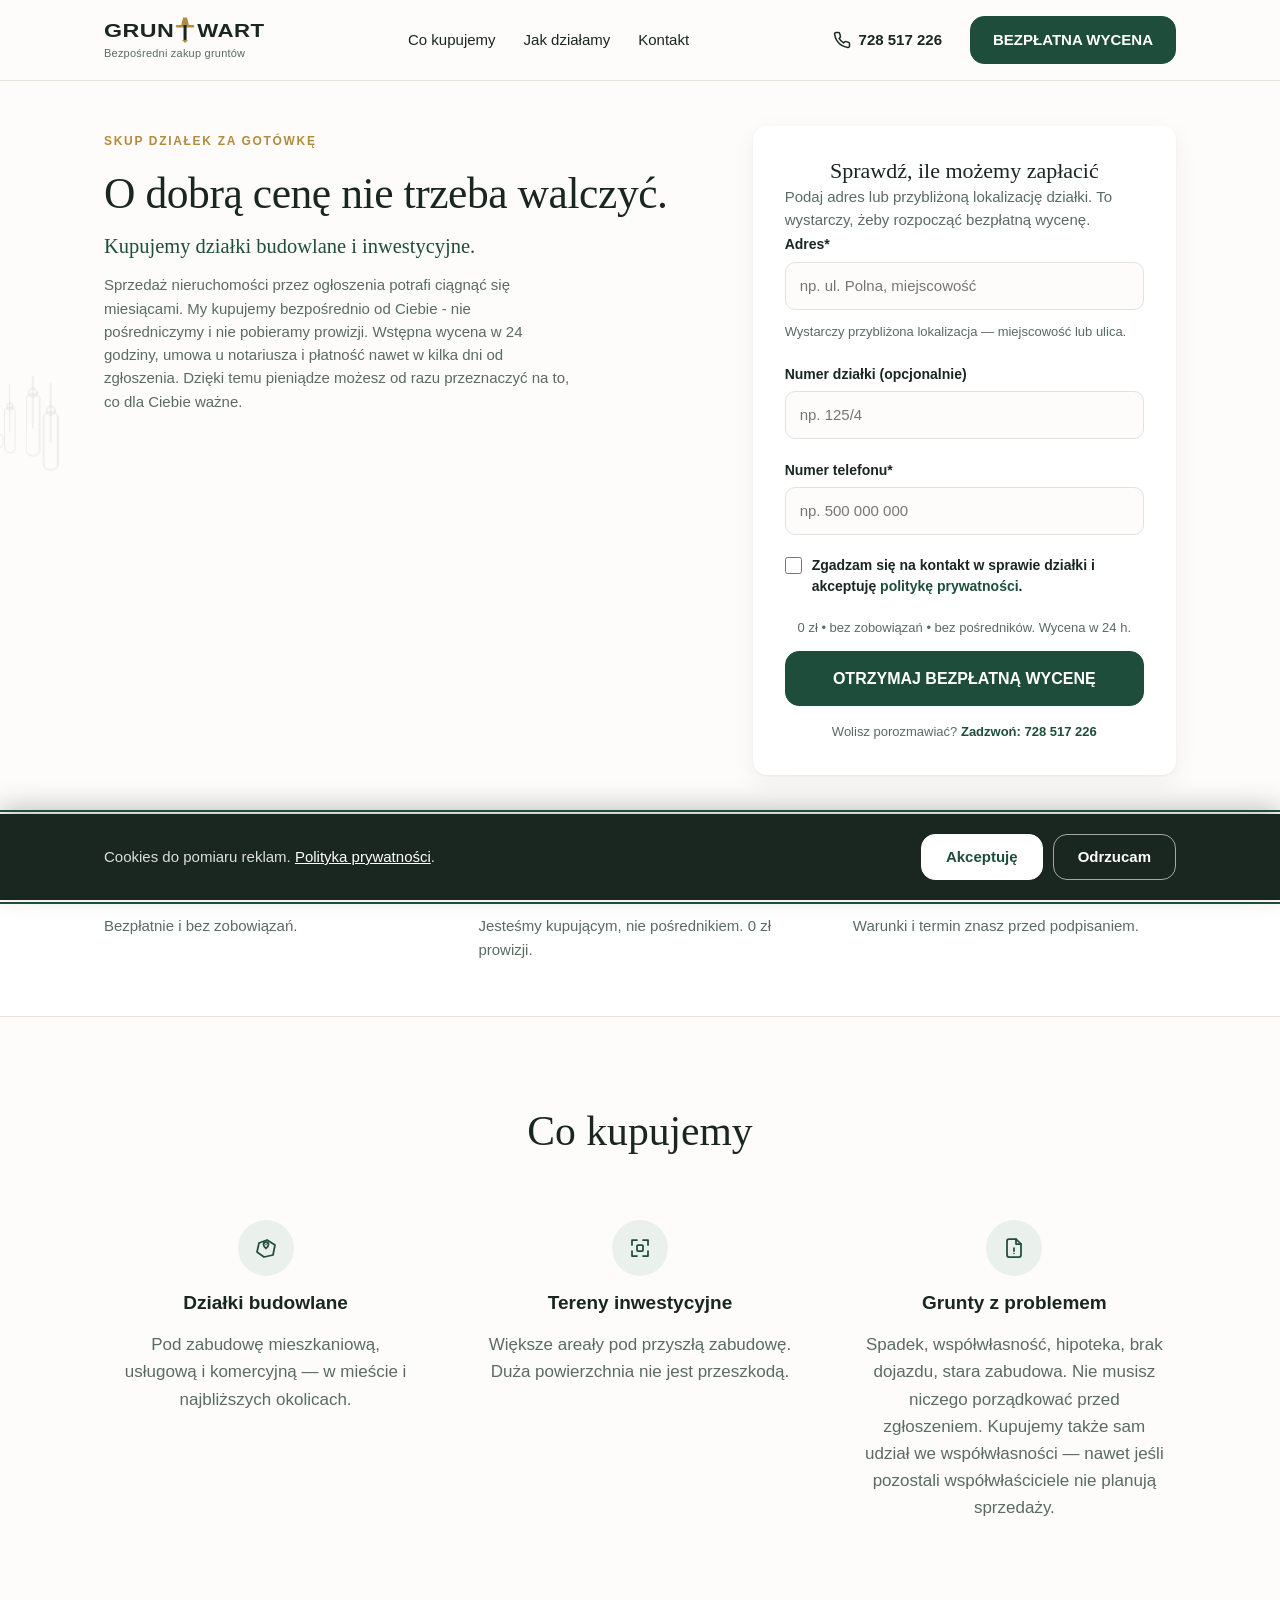
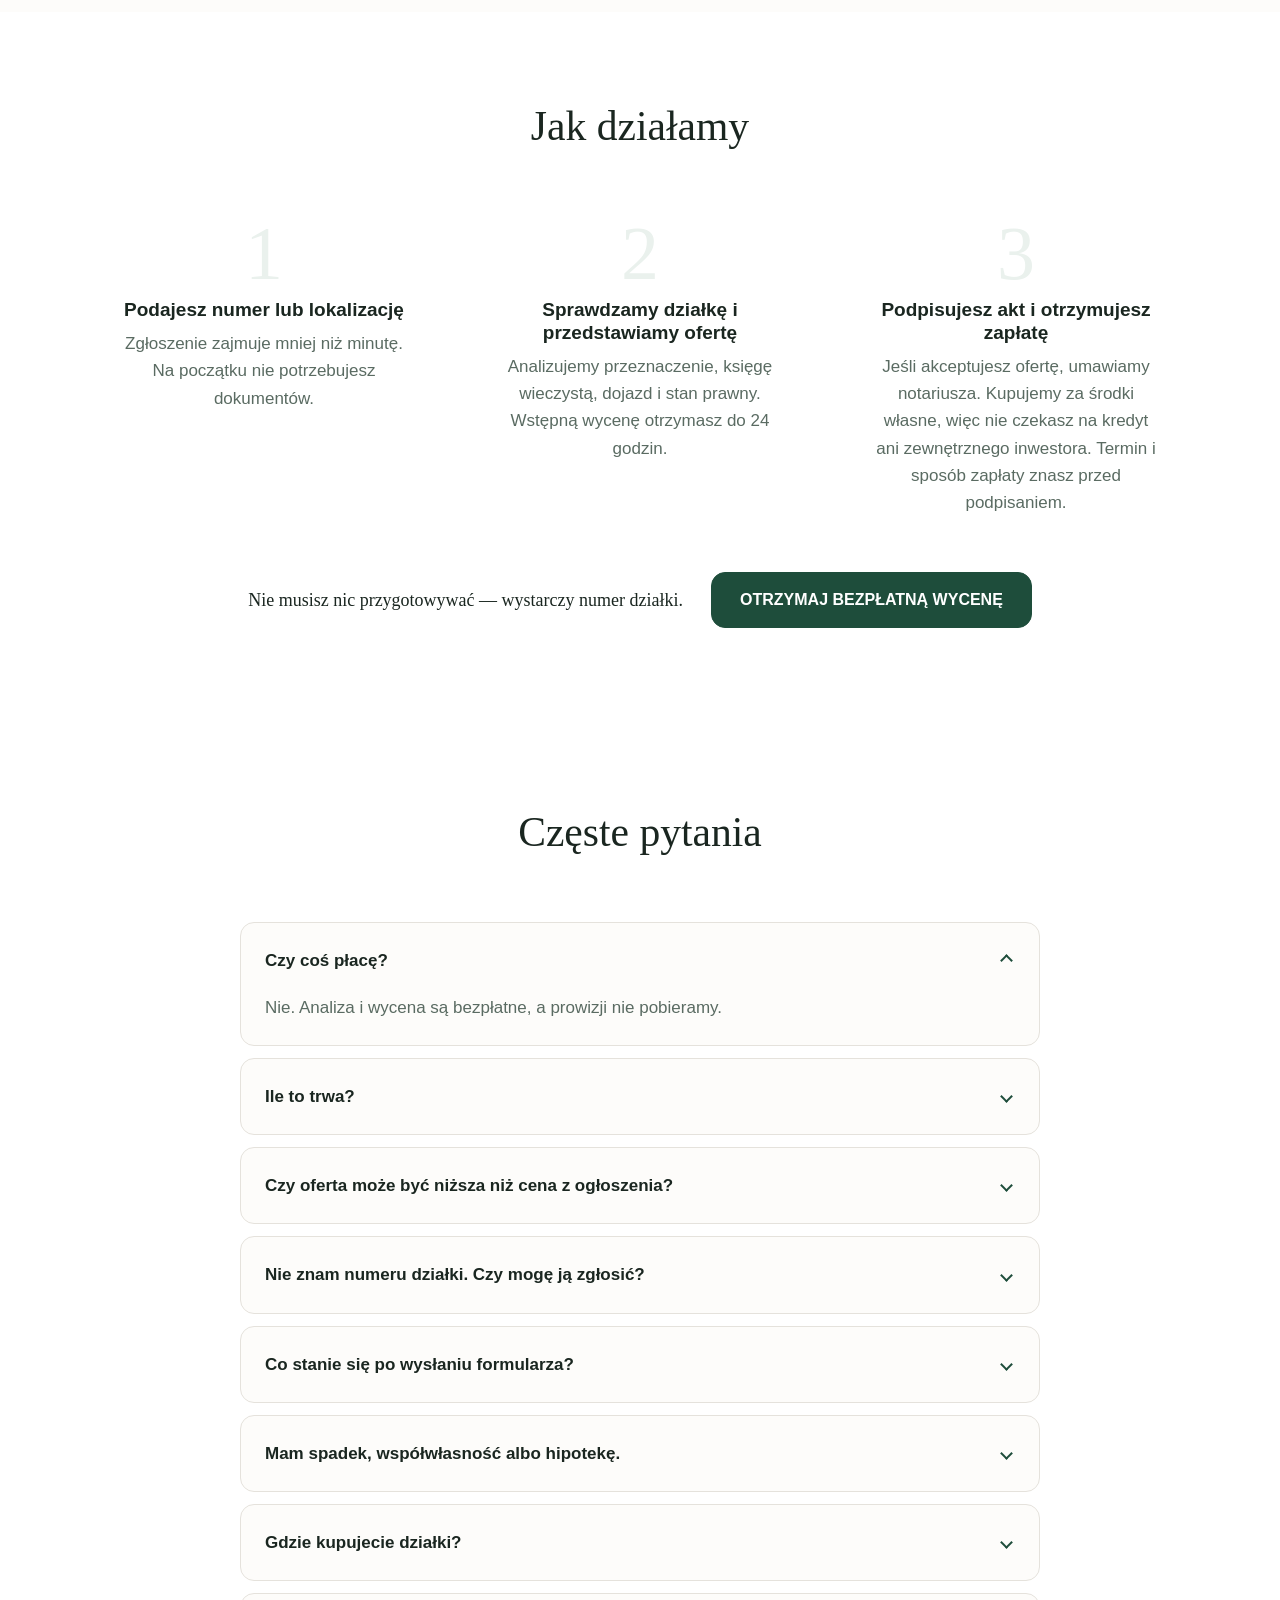
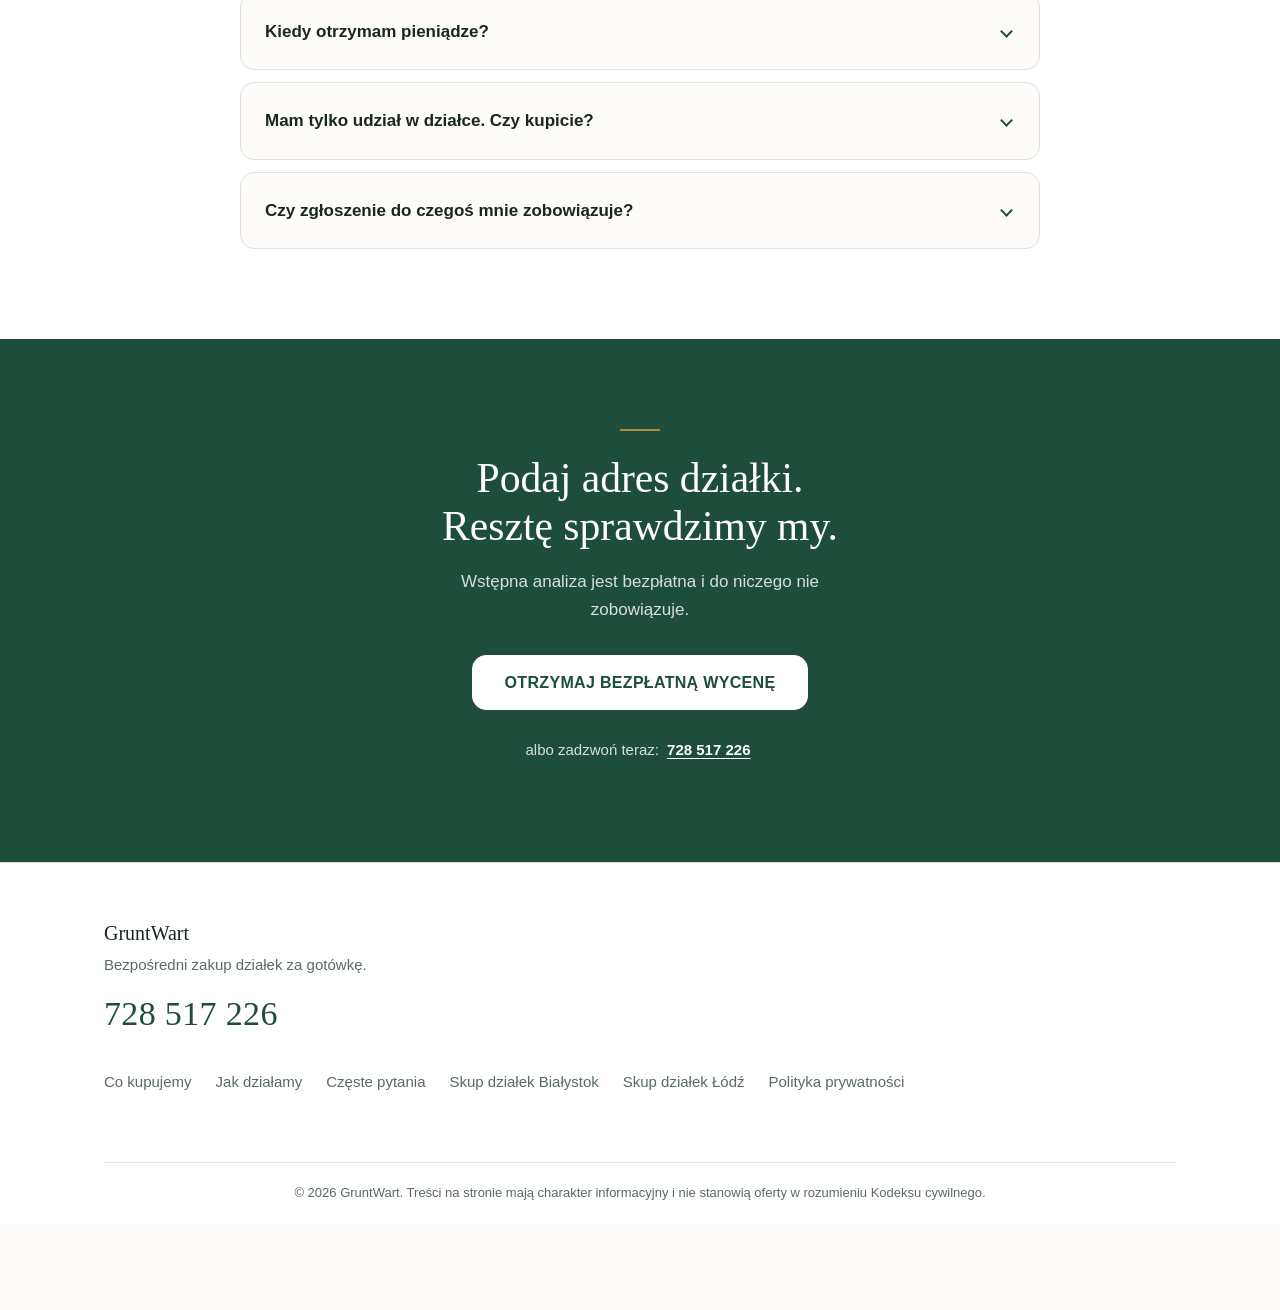
==== commit 9b397365: "revert: bez kafli miast na stronie głównej Przejście na strony miejskie zostaje wyłącznie w stopce. " ====
--- a/index.html
+++ b/index.html
@@ -195,22 +195,6 @@
       </div>
     </section>
 
-    <section class="cities" aria-labelledby="cities-title">
-      <div class="container">
-        <h2 class="cities__title" id="cities-title">Gdzie kupujemy działki</h2>
-        <div class="cities__grid">
-          <a href="/bialystok.html" class="cities__card">
-            <span class="cities__label">Mam działkę w Białymstoku lub okolicy</span>
-            <span class="cities__arrow" aria-hidden="true">→</span>
-          </a>
-          <a href="/lodz.html" class="cities__card">
-            <span class="cities__label">Mam działkę w Łodzi lub okolicy</span>
-            <span class="cities__arrow" aria-hidden="true">→</span>
-          </a>
-        </div>
-      </div>
-    </section>
-
     <section class="trust-strip">
       <div class="container">
         <dl class="trust-strip__inner">
--- a/assets/css/styles.css
+++ b/assets/css/styles.css
@@ -1668,81 +1668,3 @@
     align-items: flex-start;
   }
 }
-
-/* ============================================
-   Kafle miast — przejście ze strony ogólnej na miejskie
-   ============================================ */
-
-/* Sekcja siedzi między hero a paskiem wiarygodności, więc zostaje na tle
-   strony (--color-bg); kontrast robią same kafle (surface + obramowanie). */
-.cities {
-  padding-block: clamp(32px, 5vh, 48px);
-}
-
-.cities__title {
-  text-align: center;
-  font-size: 1.375rem;
-  margin-bottom: clamp(20px, 3vw, 28px);
-}
-
-.cities__grid {
-  display: grid;
-  grid-template-columns: repeat(2, 1fr);
-  gap: clamp(16px, 2.5vw, 24px);
-}
-
-.cities__card {
-  display: flex;
-  align-items: center;
-  justify-content: space-between;
-  gap: 16px;
-  min-height: 44px;
-  padding: 22px 26px;
-  background: var(--color-surface);
-  border: 1px solid var(--color-line);
-  border-left: 3px solid var(--color-gold);
-  border-radius: var(--radius);
-  box-shadow: var(--shadow-card);
-  color: var(--color-ink);
-  text-decoration: none;
-  transition: background 150ms ease, border-color 150ms ease;
-}
-
-.cities__card:hover {
-  background: var(--color-accent-soft);
-  border-color: var(--color-accent);
-}
-
-.cities__label {
-  font-family: var(--font-serif);
-  font-size: 1.125rem;
-  line-height: 1.4;
-}
-
-.cities__arrow {
-  flex-shrink: 0;
-  font-size: 1.25rem;
-  color: var(--color-accent);
-  transition: transform 150ms ease;
-}
-
-.cities__card:hover .cities__arrow {
-  transform: translateX(3px);
-}
-
-@media (prefers-reduced-motion: reduce) {
-  .cities__card,
-  .cities__arrow {
-    transition: none;
-  }
-
-  .cities__card:hover .cities__arrow {
-    transform: none;
-  }
-}
-
-@media (max-width: 700px) {
-  .cities__grid {
-    grid-template-columns: 1fr;
-  }
-}
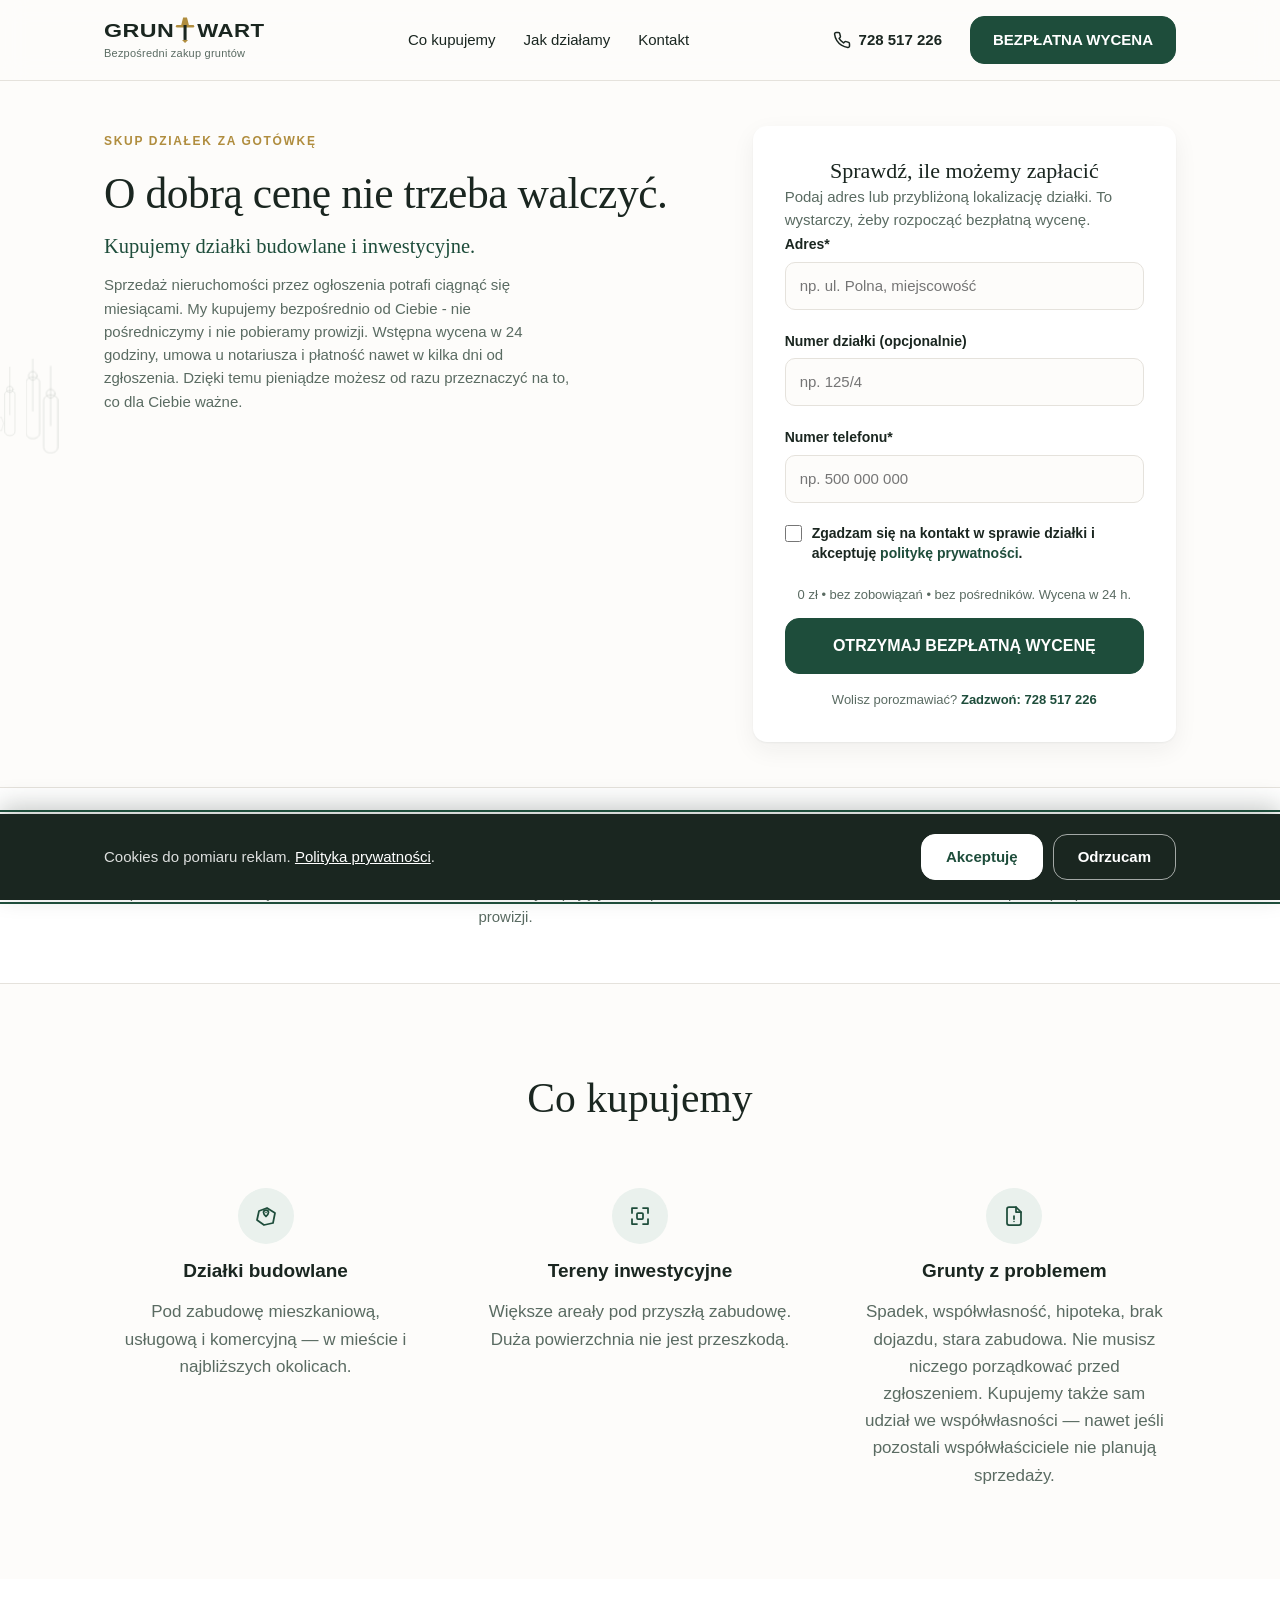
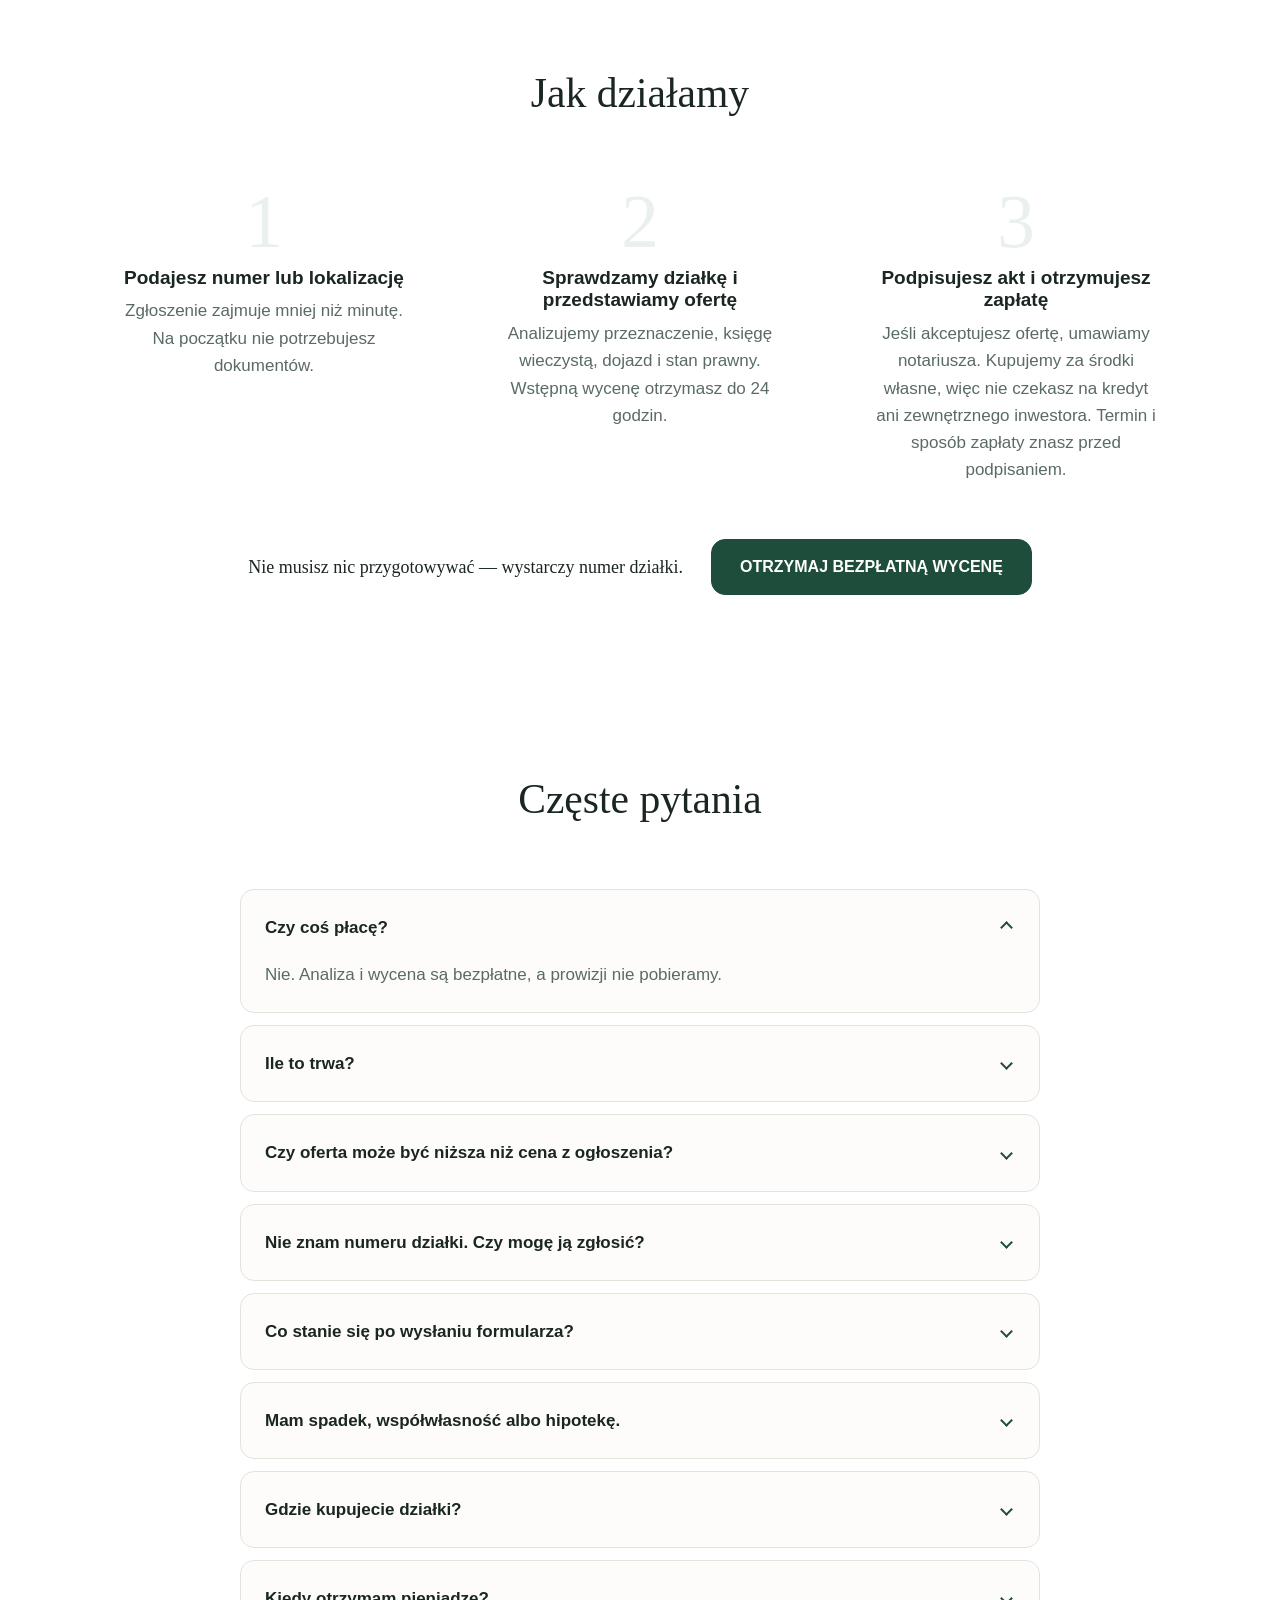
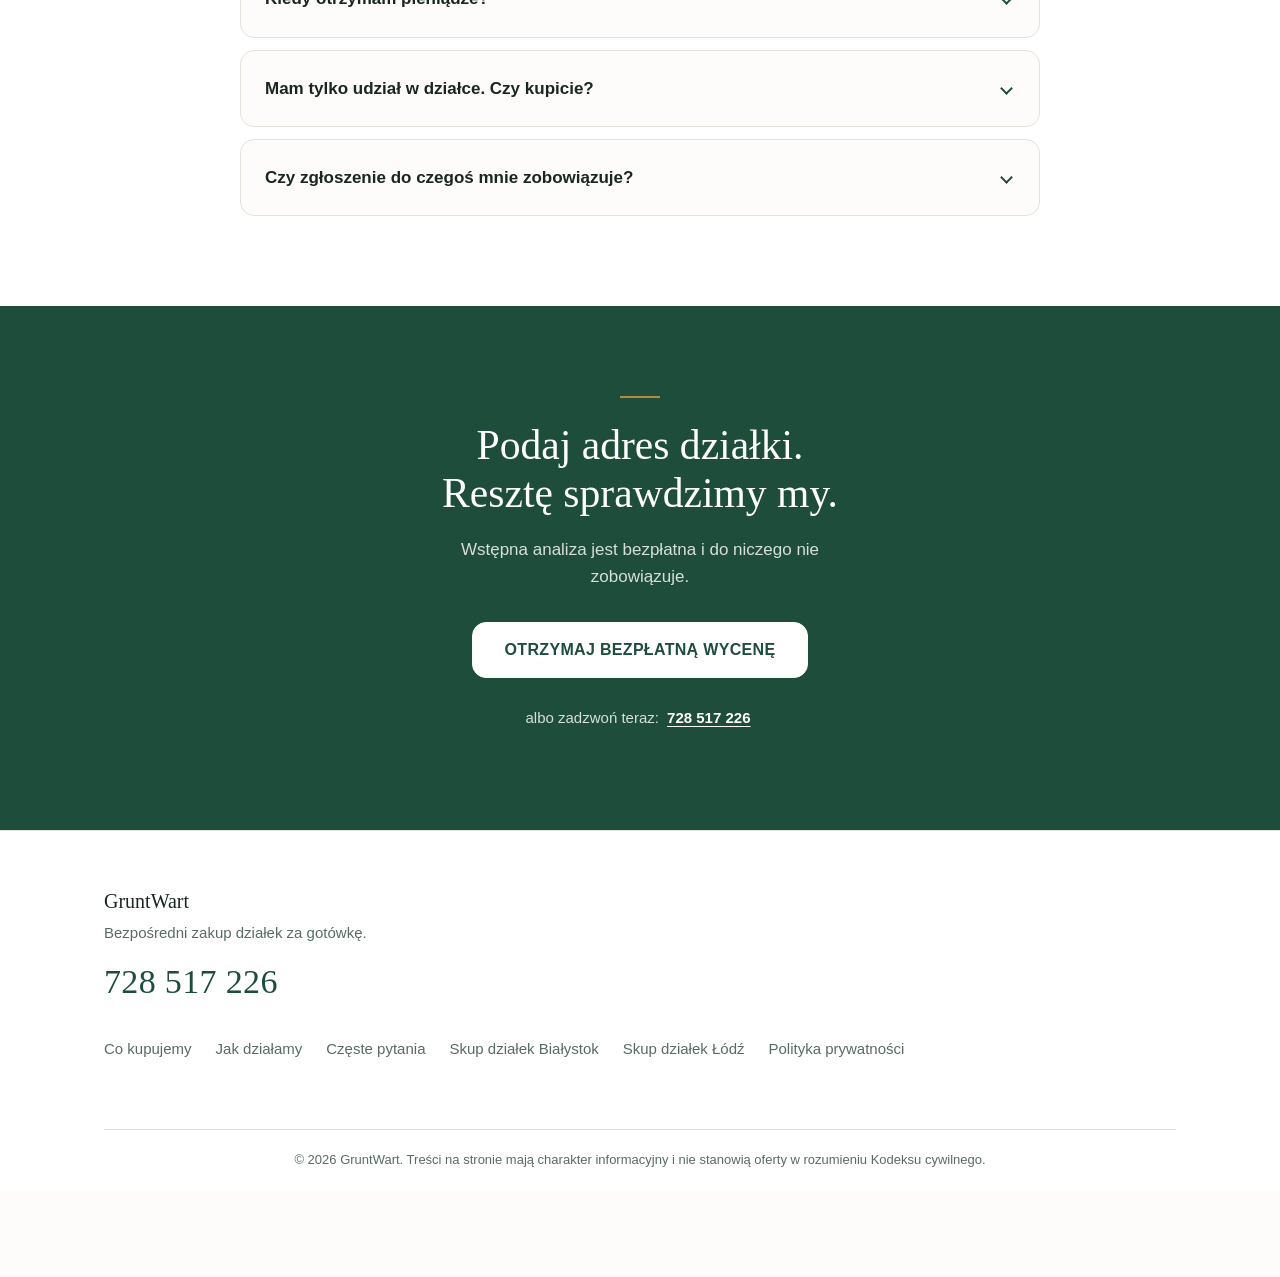
==== commit da6fae1b: "deploy: bez podpowiedzi pod polem adresu Co-Authored-By: Claude Fable 5 <noreply@anthropic.com>" ====
--- a/index.html
+++ b/index.html
@@ -11,6 +11,7 @@
   <script>
     (function () {
       var GA_ID = 'G-EBJ1LVMJVN'; // usługa "GruntWart – strona"
+      var AW_ID = 'AW-18361021775'; // Google Ads — drugi cel, TEN SAM loader
       window.dataLayer = window.dataLayer || [];
       window.gtag = function () { dataLayer.push(arguments); };
       gtag('consent', 'default', {
@@ -22,6 +23,7 @@
       });
       gtag('js', new Date());
       gtag('config', GA_ID);
+      gtag('config', AW_ID);
       window.__gaActive = GA_ID.indexOf('X') === -1;
       if (window.__gaActive) {
         var s = document.createElement('script');
@@ -159,8 +161,7 @@
 
             <div class="form__field">
               <label for="address">Adres*</label>
-              <input type="text" id="address" name="address" required autocomplete="off" placeholder="np. ul. Polna, miejscowość" aria-describedby="hint-address error-address" />
-              <p class="form__hint" id="hint-address">Wystarczy przybliżona lokalizacja — miejscowość lub ulica.</p>
+              <input type="text" id="address" name="address" required autocomplete="off" placeholder="np. ul. Polna, miejscowość" aria-describedby="error-address" />
               <p class="form__error" id="error-address" data-error-for="address" role="alert"></p>
             </div>
 
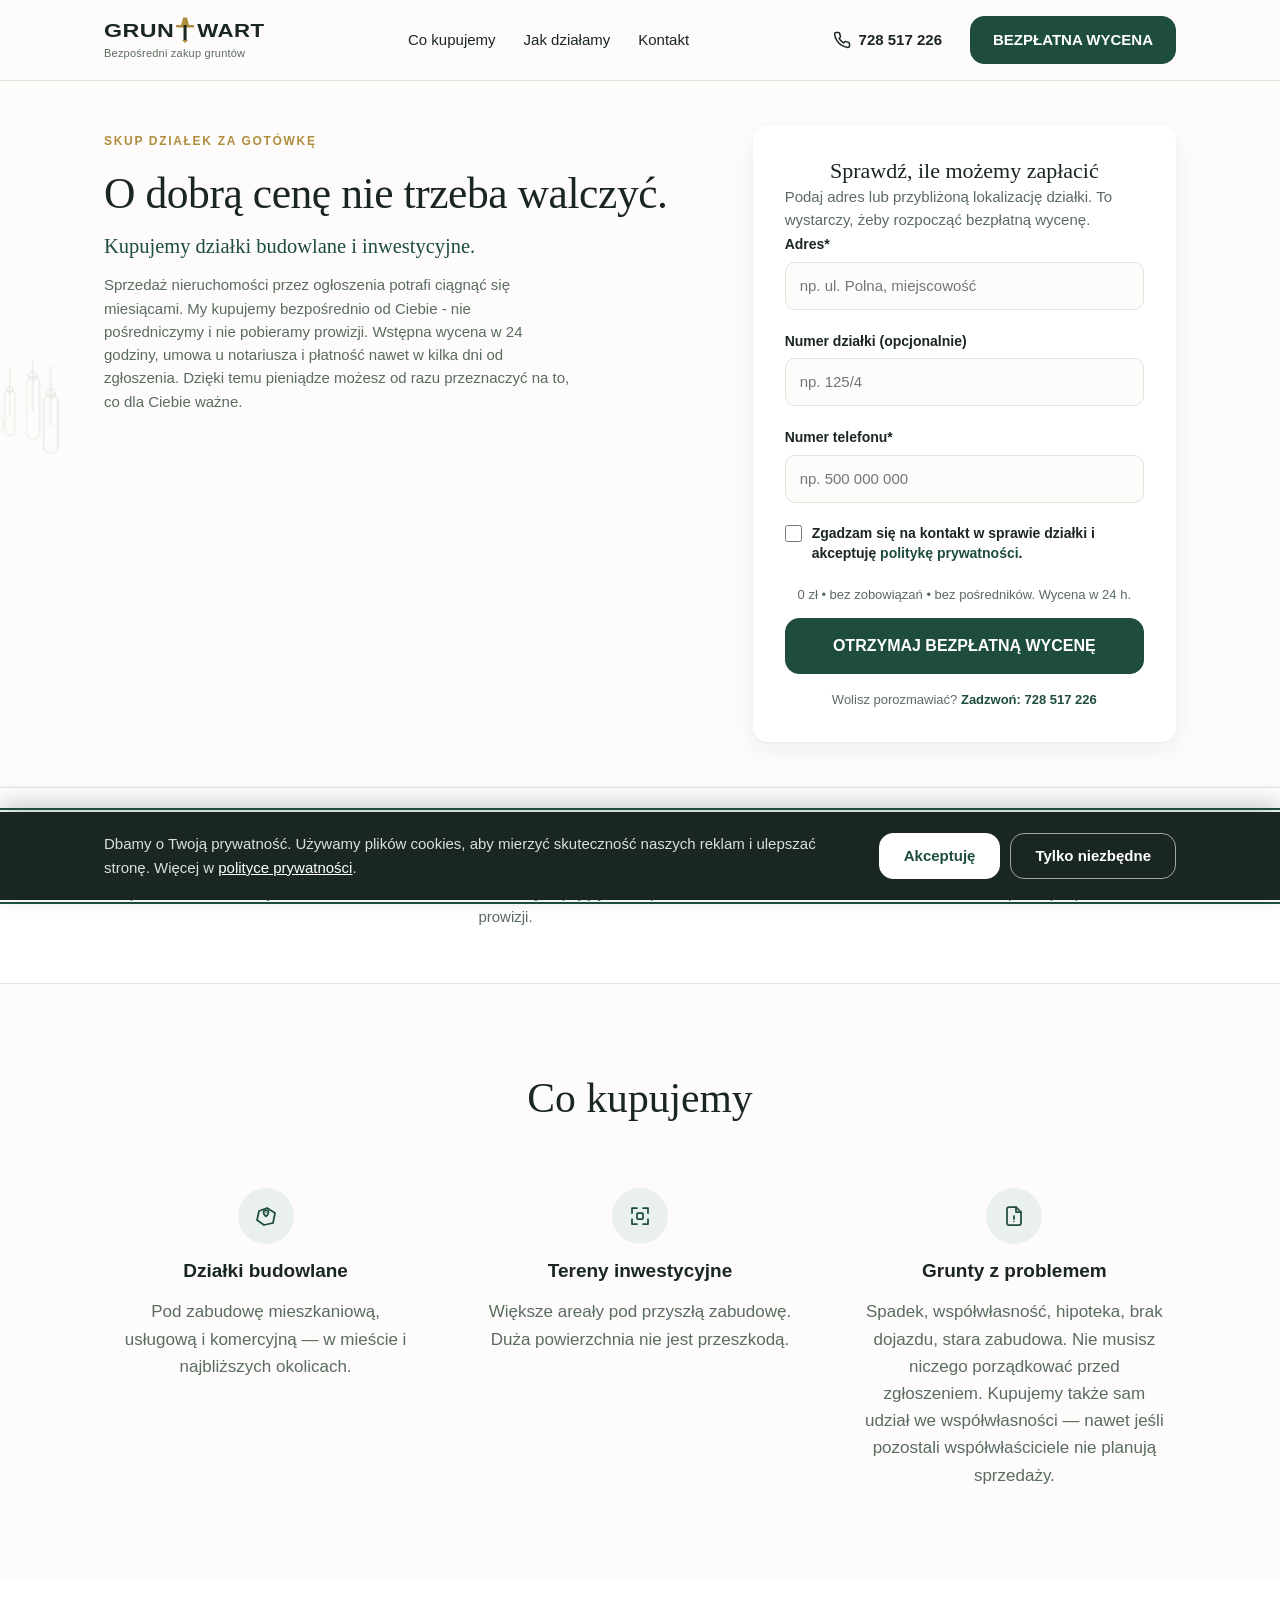
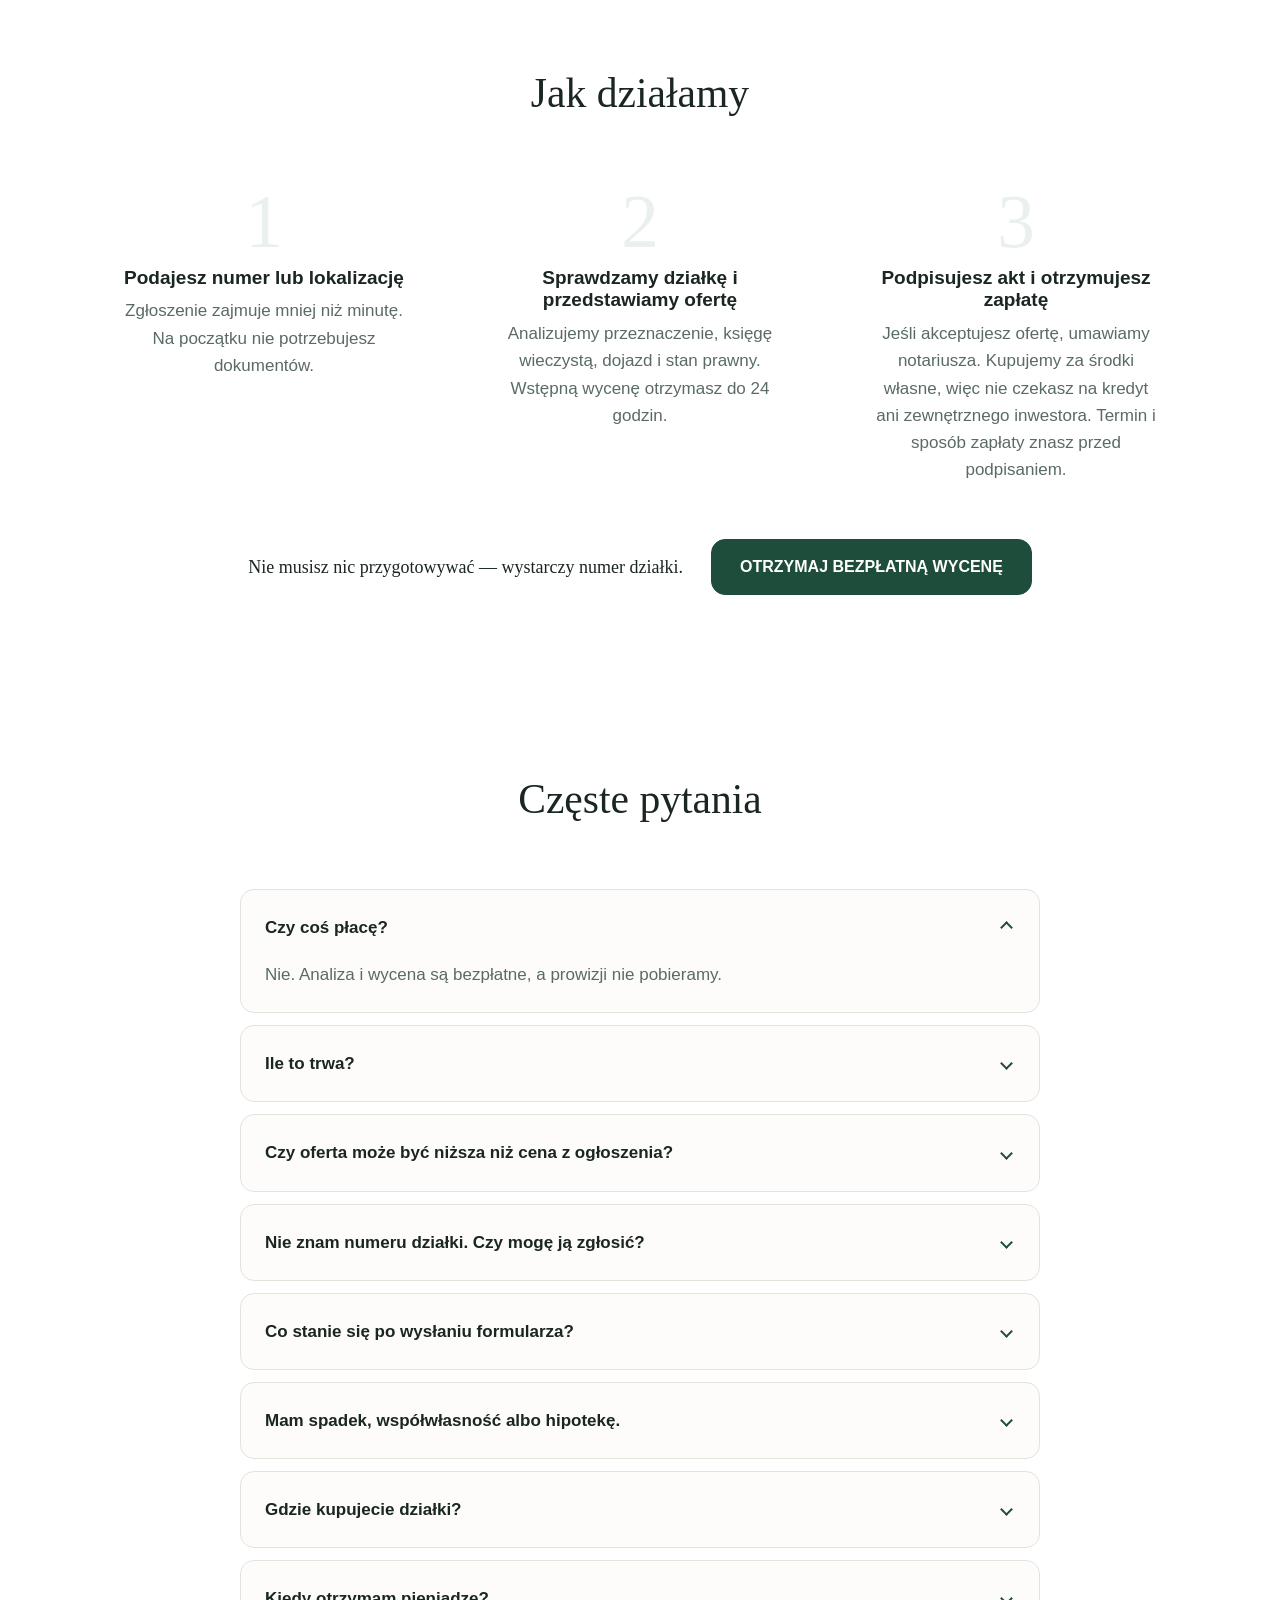
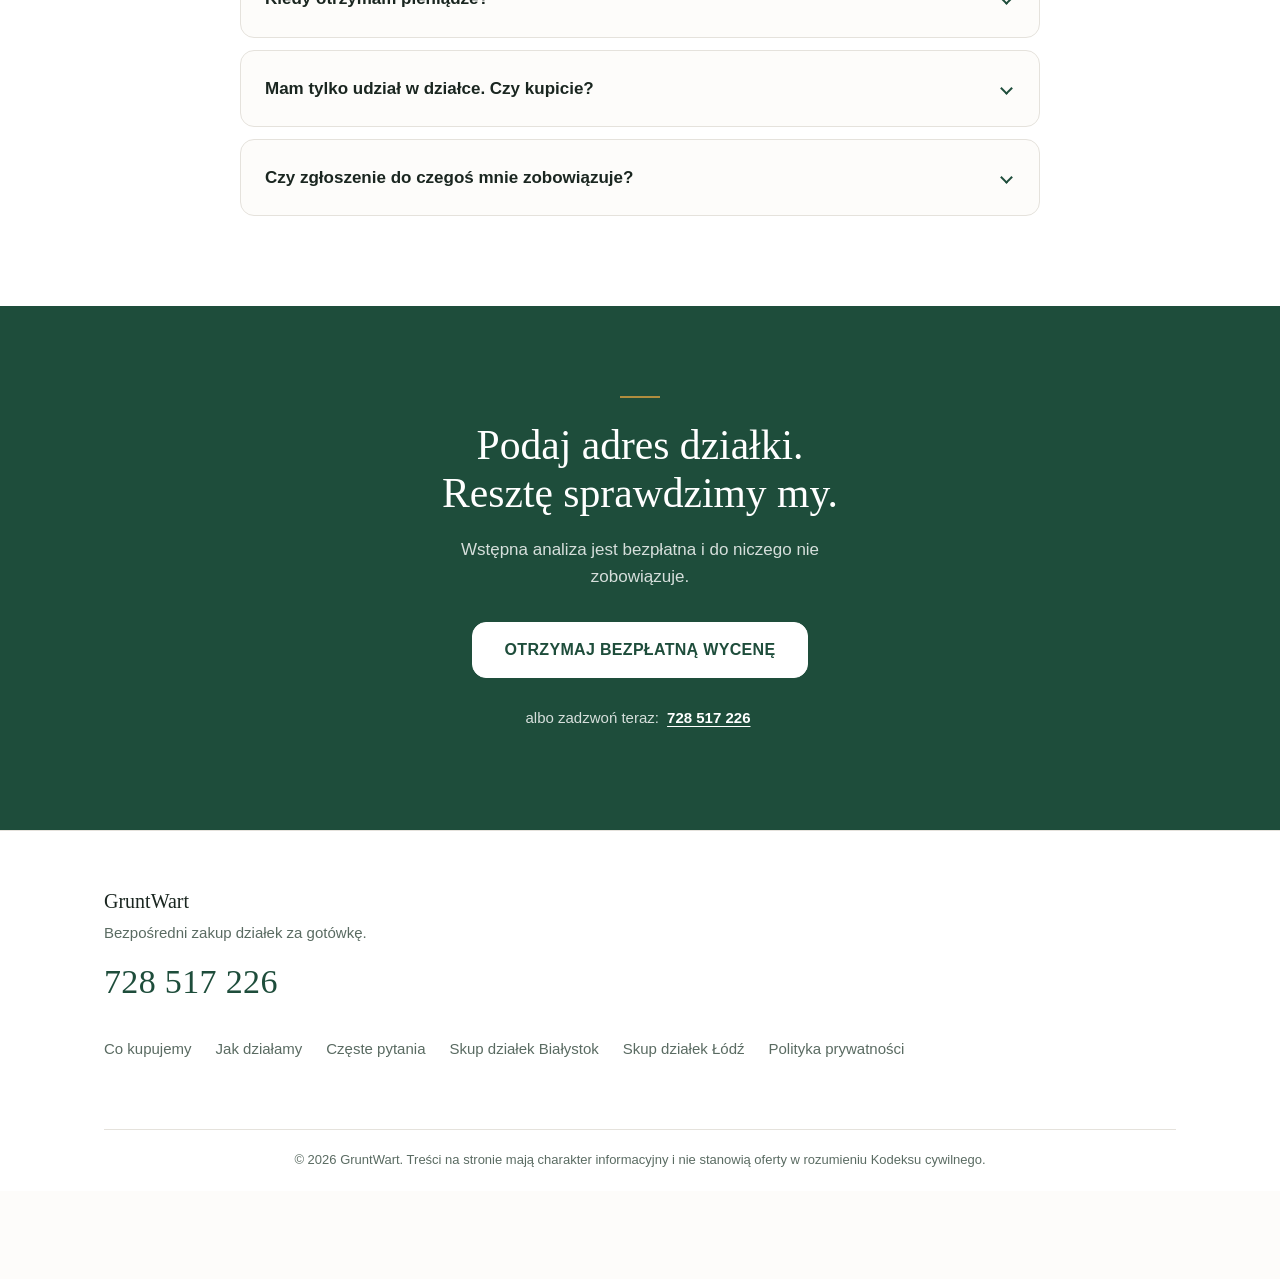
==== commit f60465a0: "deploy: delikatniejszy banner cookies" ====
--- a/index.html
+++ b/index.html
@@ -74,11 +74,11 @@
   <div class="cookie-banner" id="cookieBanner" role="dialog" aria-labelledby="cookieBannerText" tabindex="-1" hidden>
     <div class="container cookie-banner__inner">
       <p class="cookie-banner__text" id="cookieBannerText">
-        Cookies do pomiaru reklam. <a href="/polityka-prywatnosci.html">Polityka prywatności</a>.
+        Dbamy o Twoją prywatność. Używamy plików cookies, aby mierzyć skuteczność naszych reklam i ulepszać stronę. Więcej w <a href="/polityka-prywatnosci.html">polityce prywatności</a>.
       </p>
       <div class="cookie-banner__actions">
         <button type="button" class="btn btn--primary cookie-banner__btn" id="cookieAccept">Akceptuję</button>
-        <button type="button" class="btn cookie-banner__btn cookie-banner__btn--decline" id="cookieDecline">Odrzucam</button>
+        <button type="button" class="btn cookie-banner__btn cookie-banner__btn--decline" id="cookieDecline">Tylko niezbędne</button>
       </div>
     </div>
   </div>
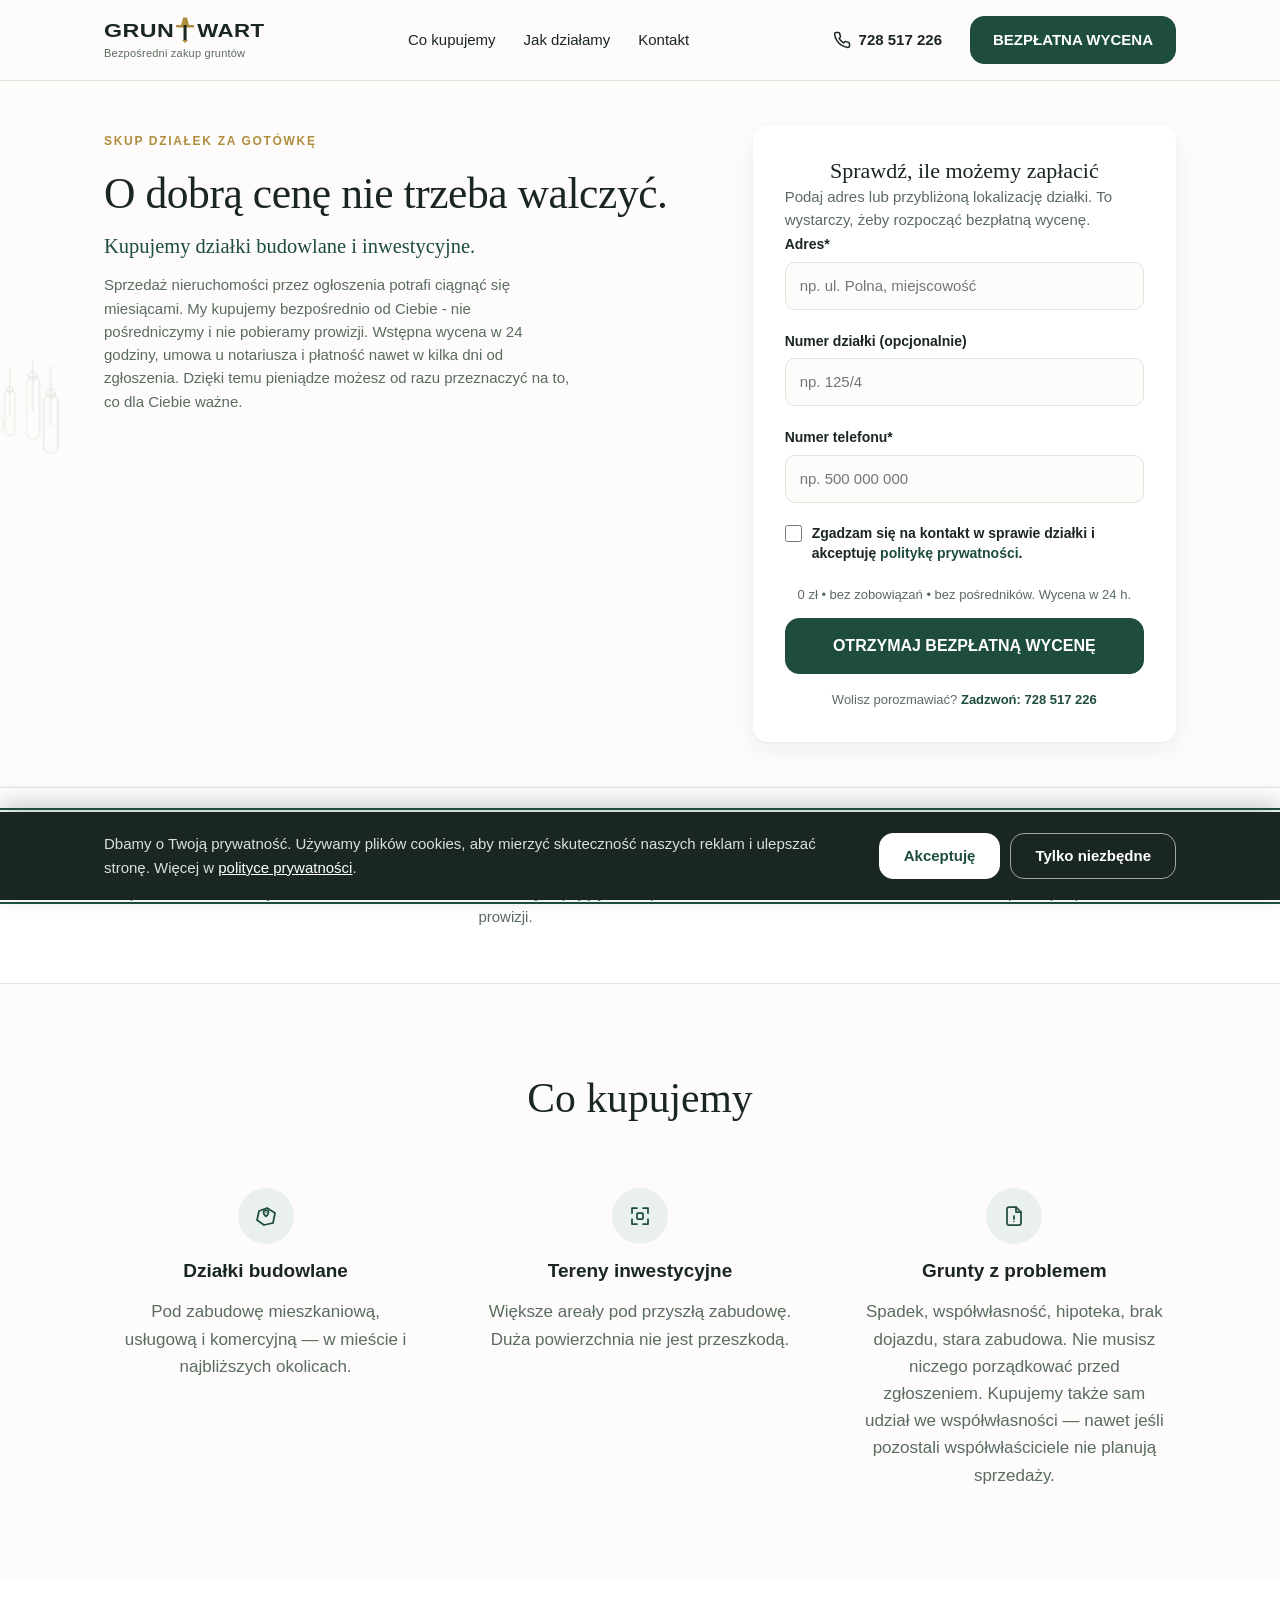
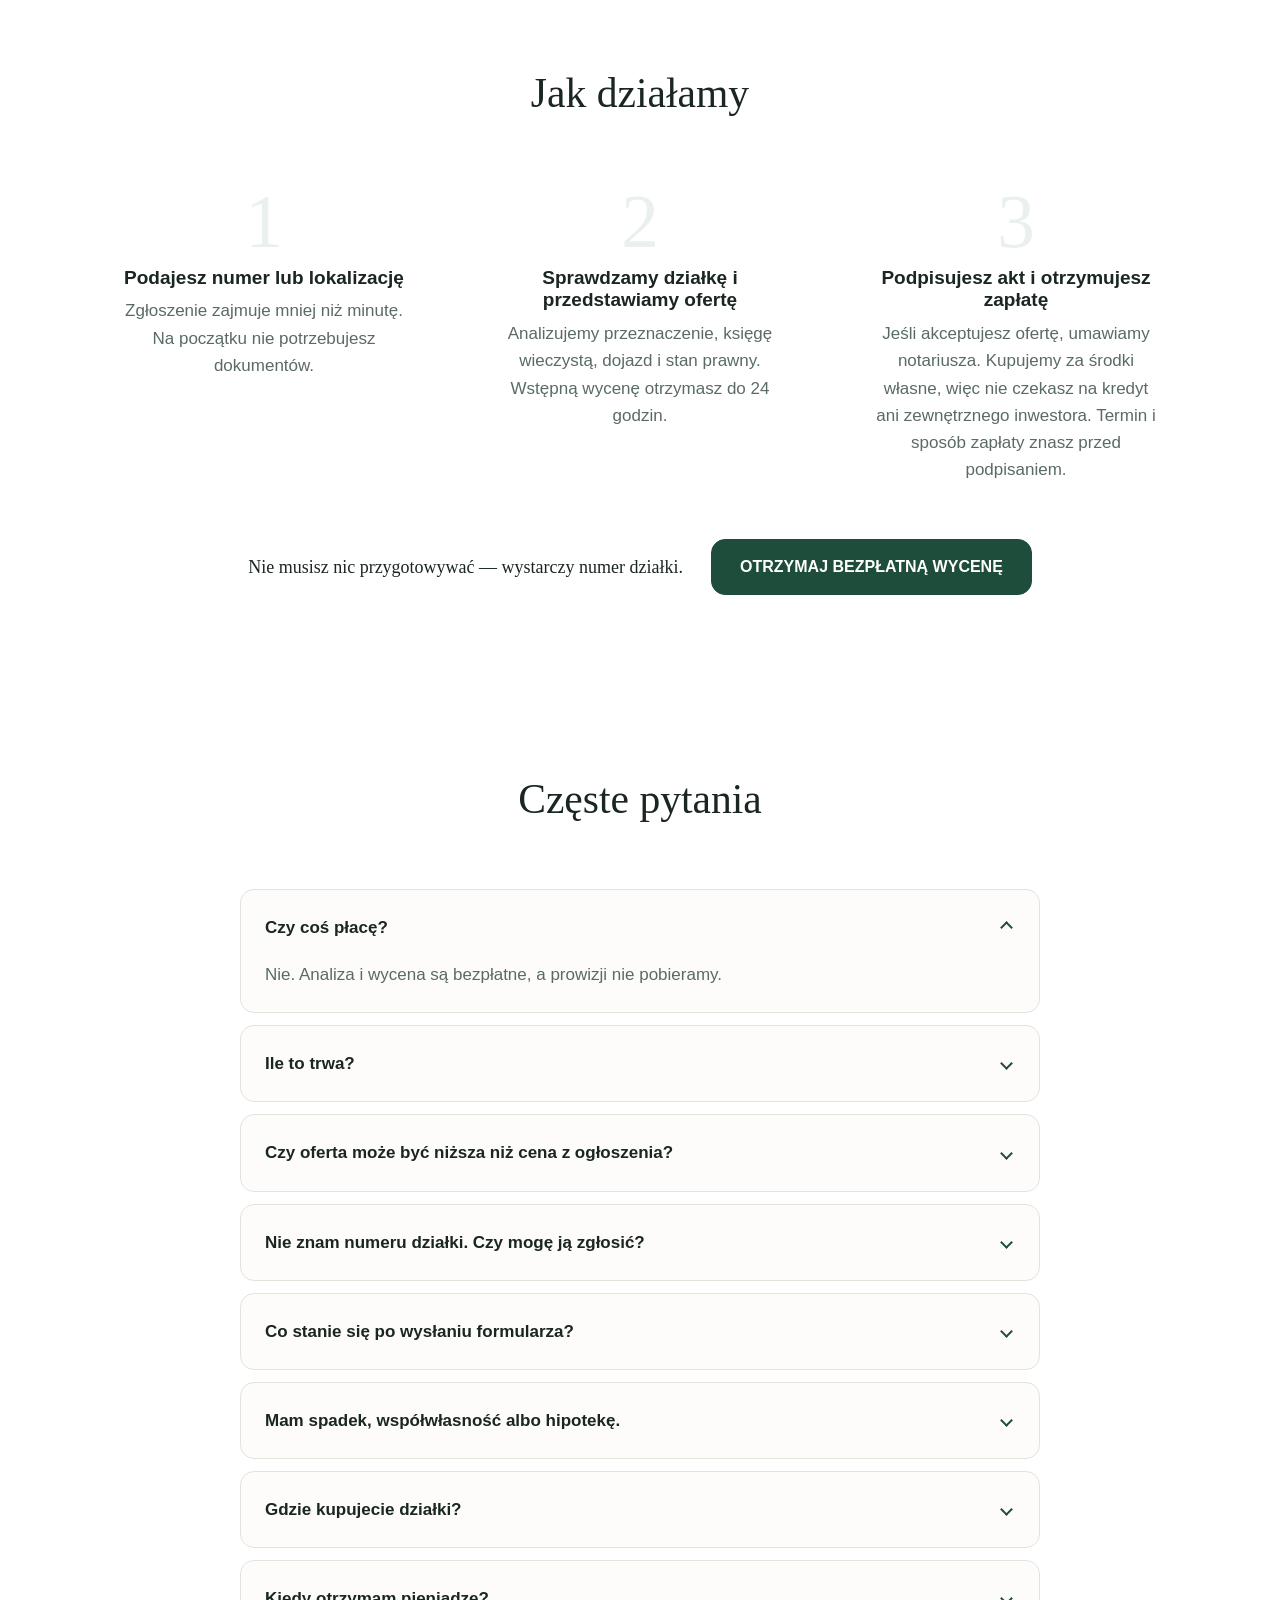
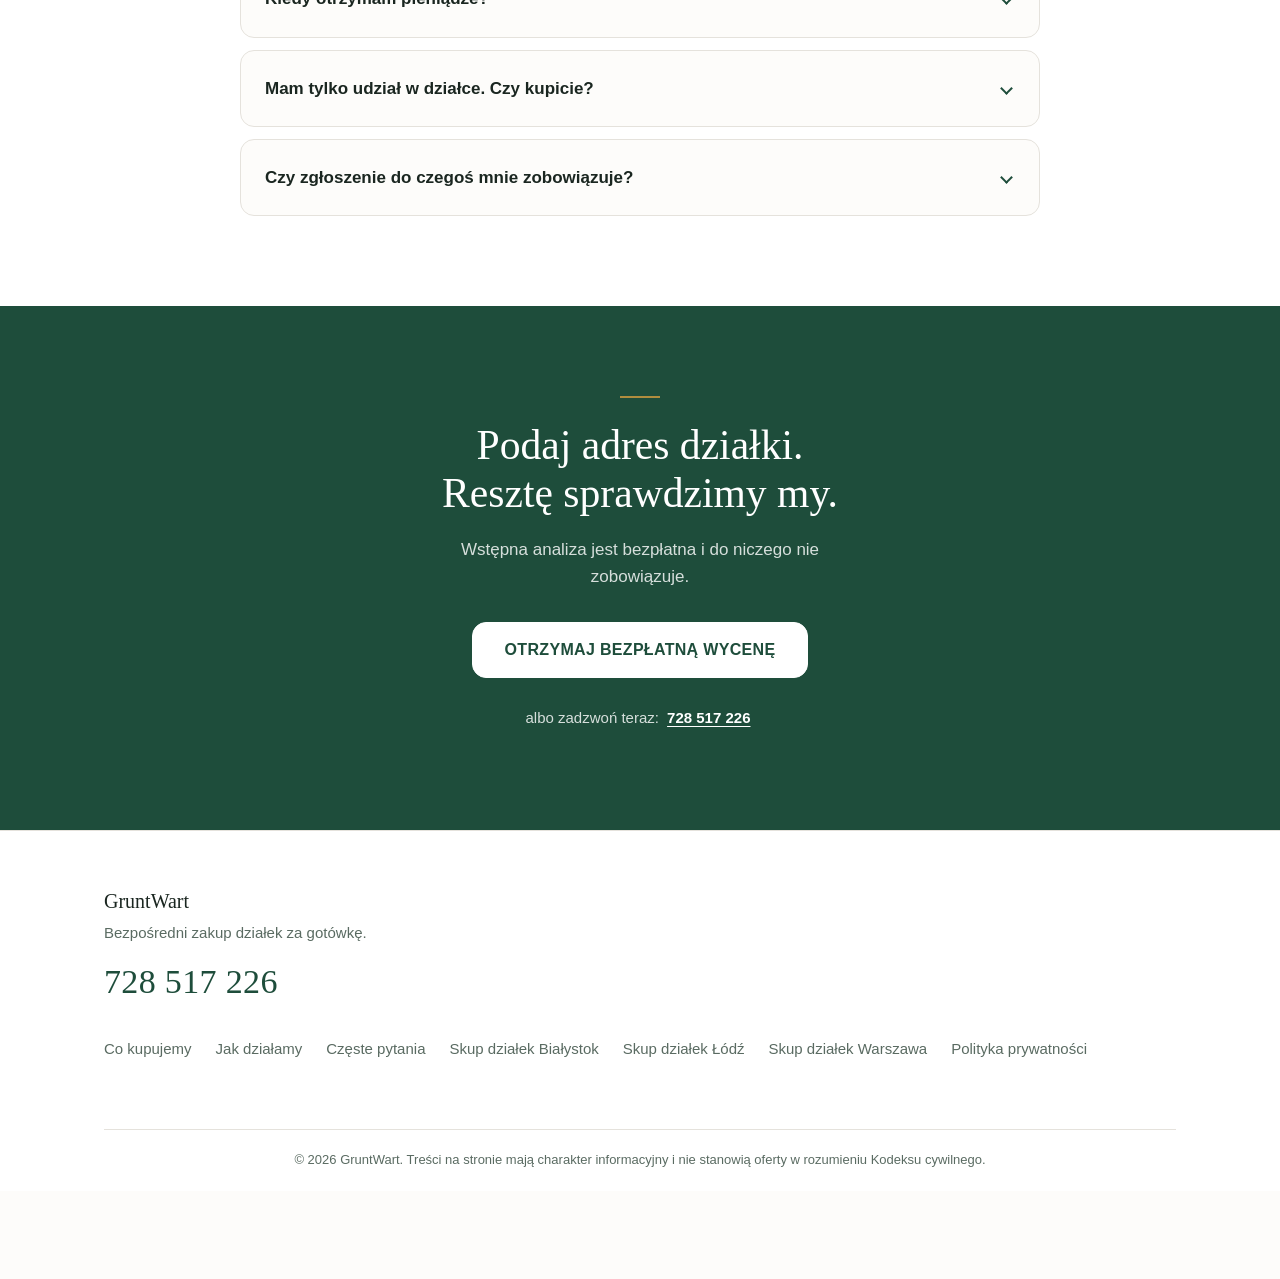
==== commit 9d836b15: "deploy: podstrona warszawa.html + link w stopkach i sitemapie Co-Authored-By: Claude Opus 5 (1M cont" ====
--- a/index.html
+++ b/index.html
@@ -11,7 +11,7 @@
   <script>
     (function () {
       var GA_ID = 'G-EBJ1LVMJVN'; // usługa "GruntWart – strona"
-      var AW_ID = 'AW-18361021775'; // Google Ads — drugi cel, TEN SAM loader
+      var AW_ID = 'AW-18362122846'; // Google Ads — drugi cel, TEN SAM loader
       window.dataLayer = window.dataLayer || [];
       window.gtag = function () { dataLayer.push(arguments); };
       gtag('consent', 'default', {
@@ -401,6 +401,7 @@
         <a href="#faq" class="site-footer__link">Częste pytania</a>
         <a href="/bialystok.html" class="site-footer__link">Skup działek Białystok</a>
         <a href="/lodz.html" class="site-footer__link">Skup działek Łódź</a>
+        <a href="/warszawa.html" class="site-footer__link">Skup działek Warszawa</a>
         <a href="/polityka-prywatnosci.html" class="site-footer__link">Polityka prywatności</a>
       </nav>
 
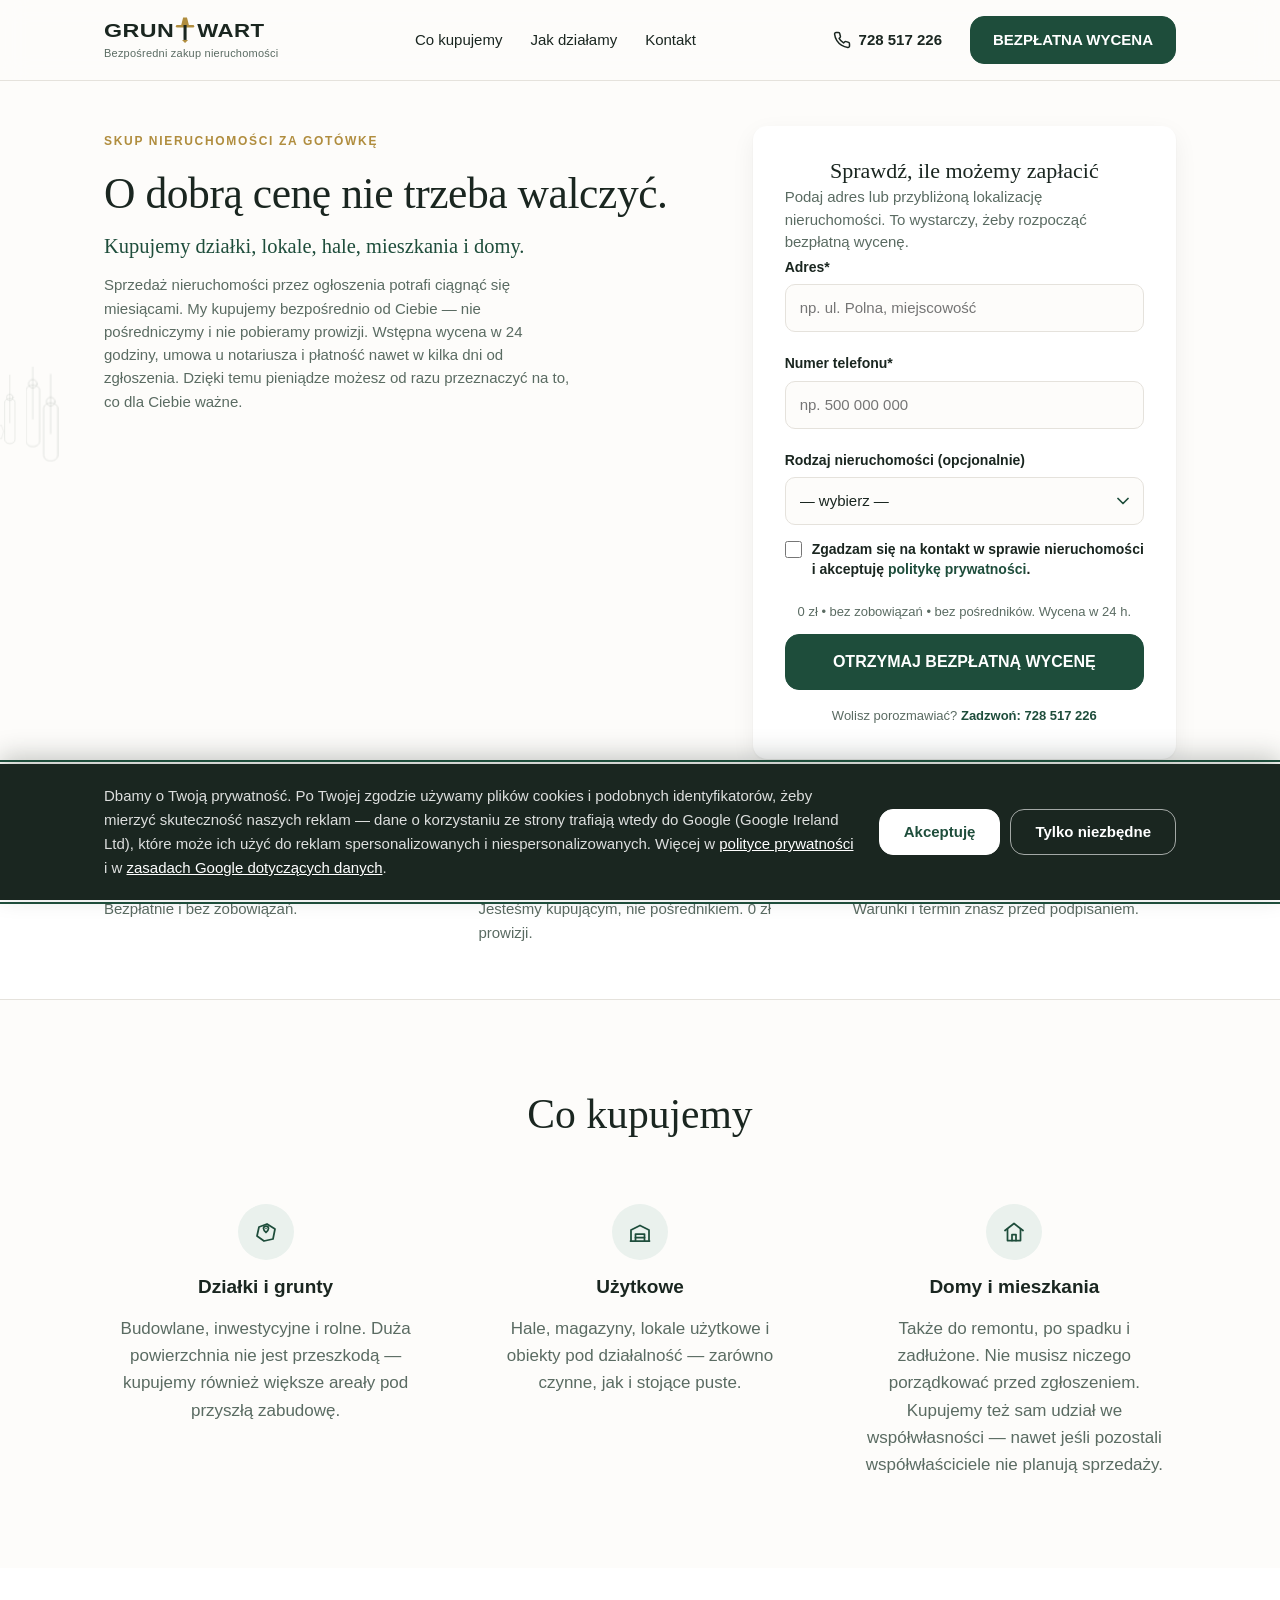
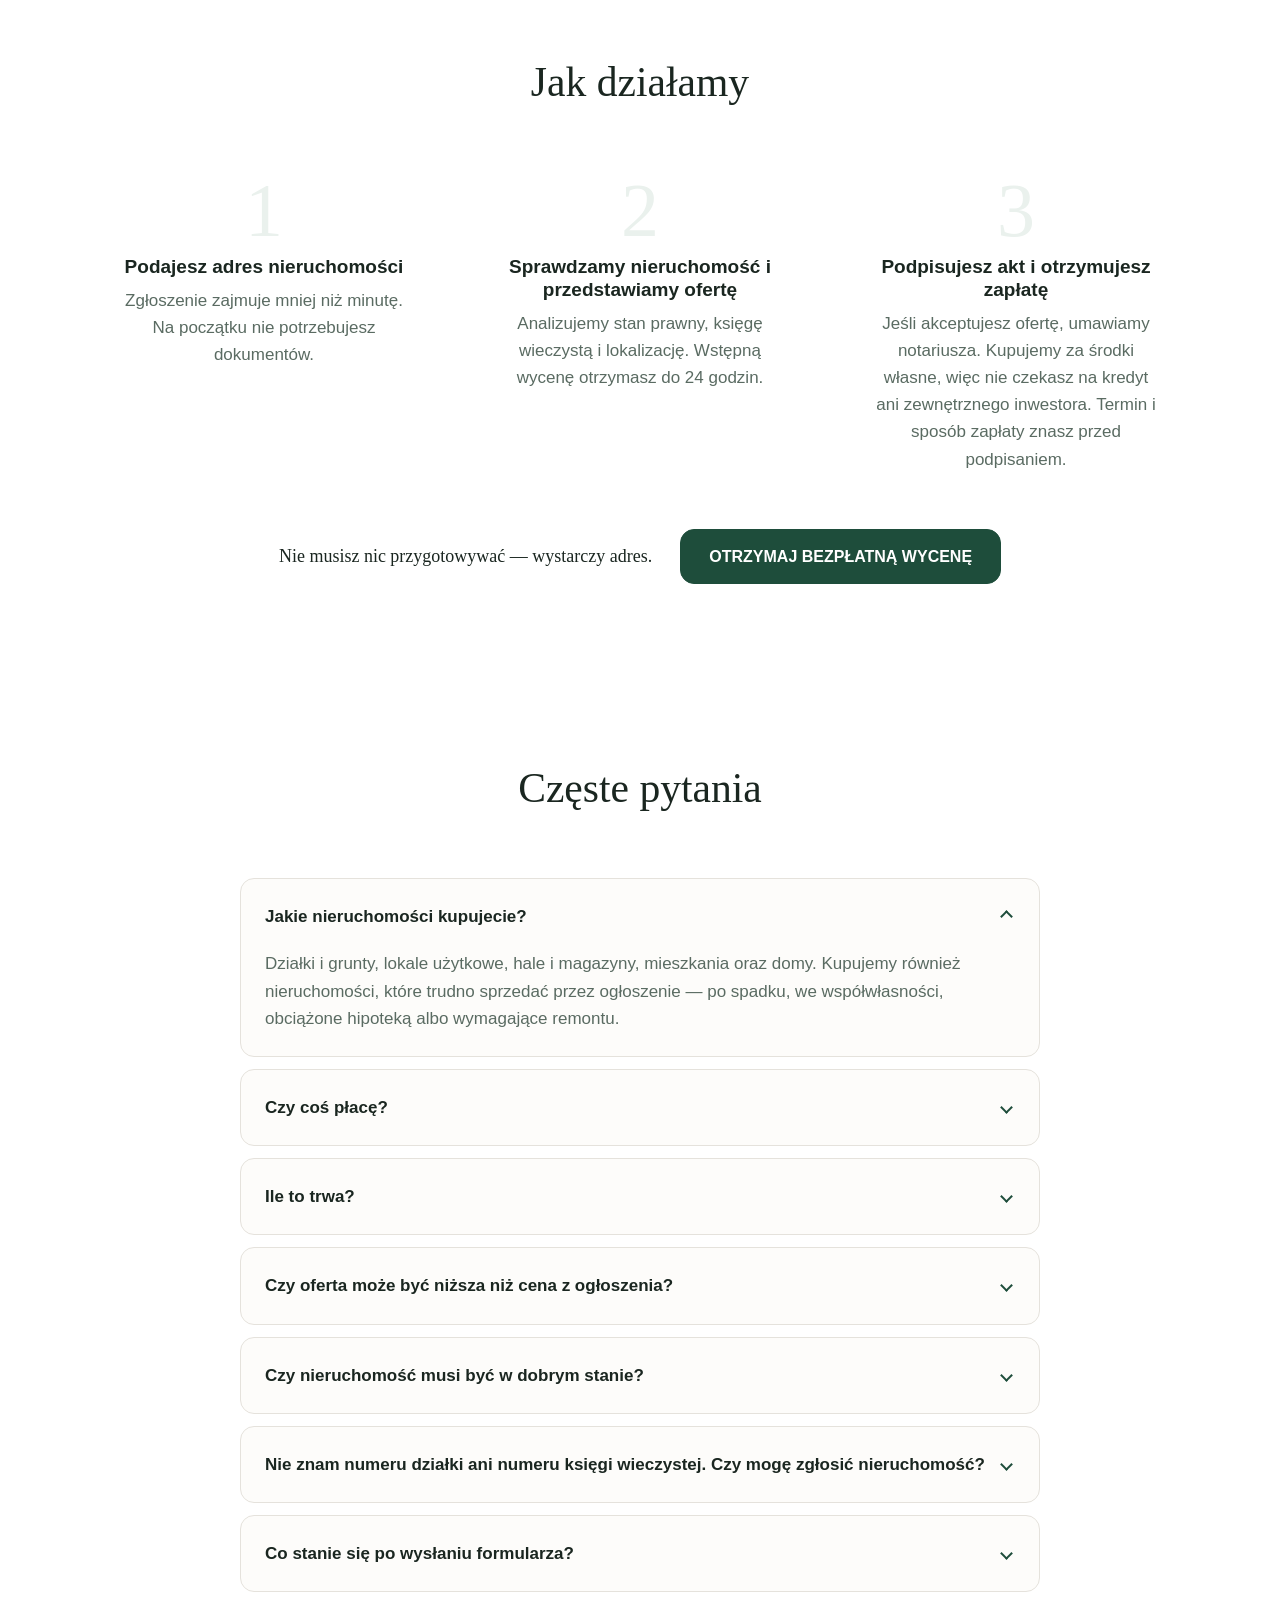
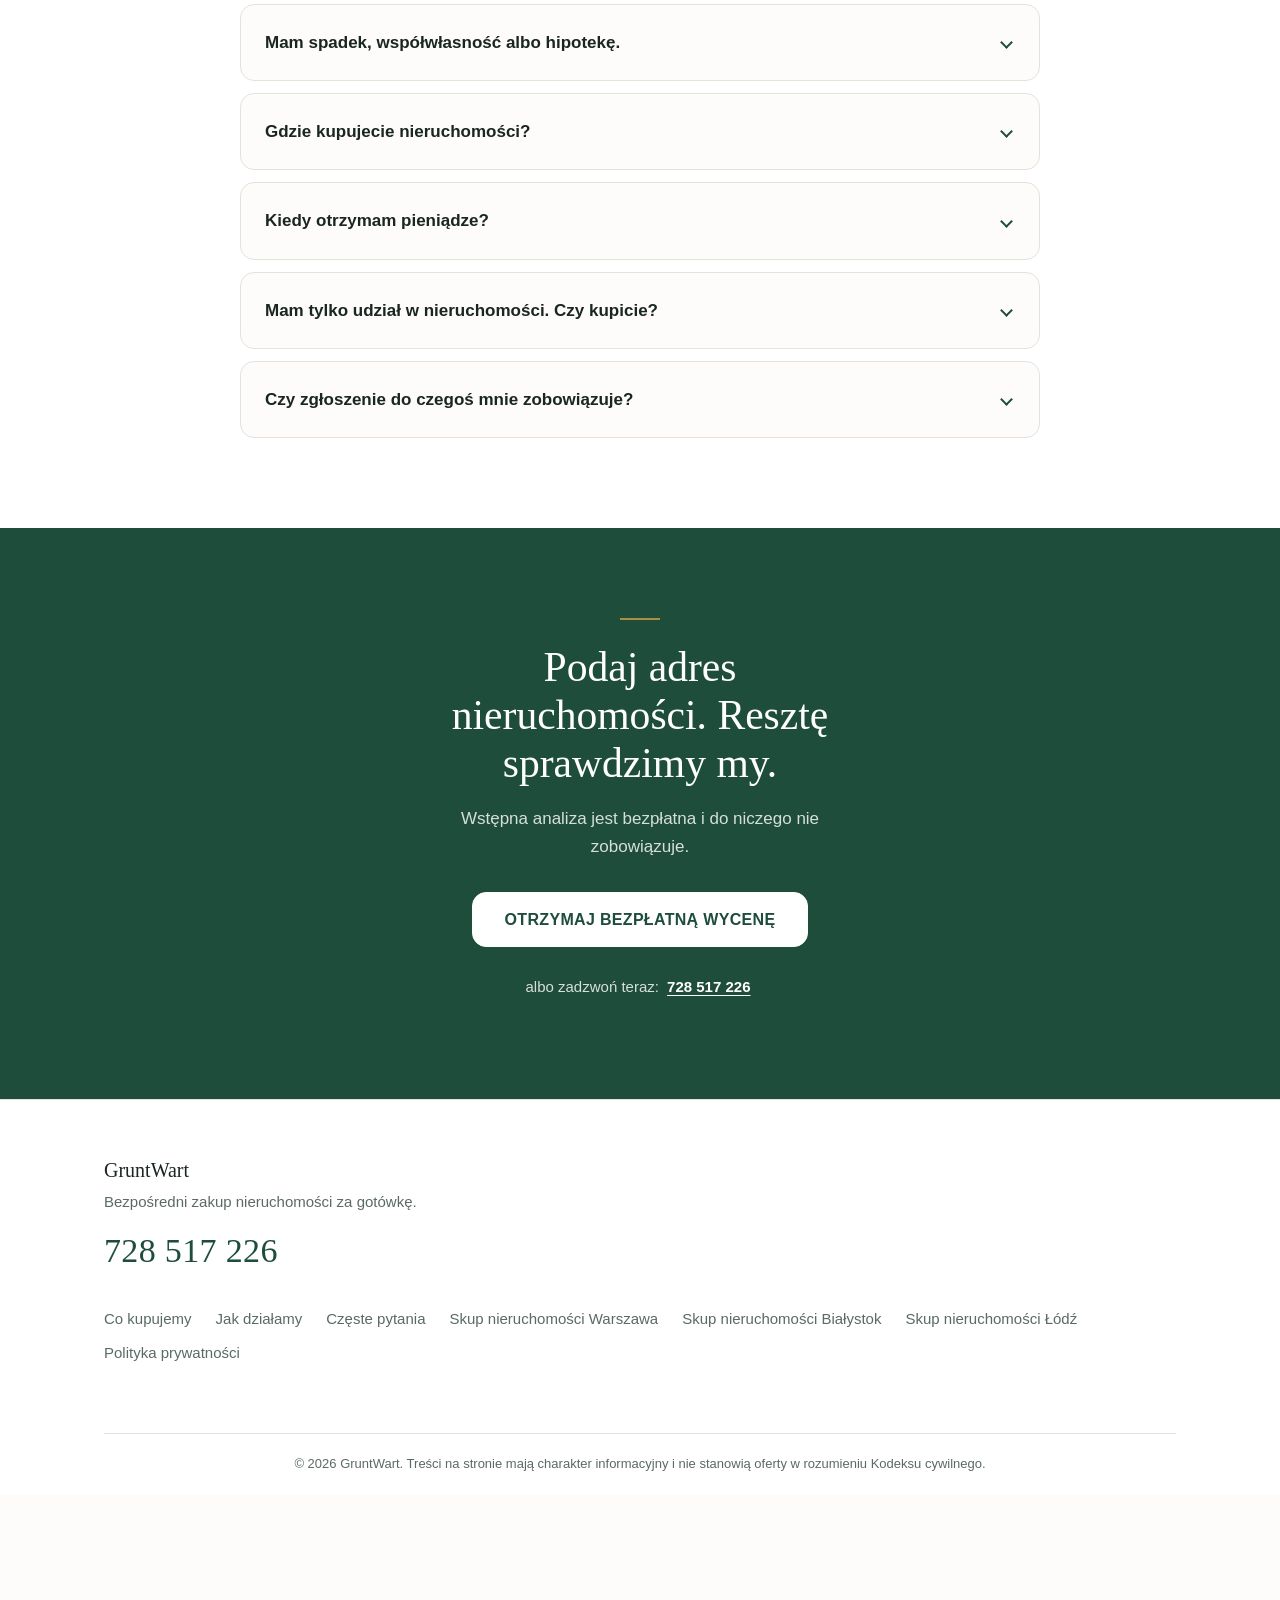
==== commit c68f9d37: "deploy: pivot na nieruchomości, 3 nowe strony miejskie, sprostowana polityka Co-Authored-By: Claude " ====
--- a/index.html
+++ b/index.html
@@ -35,16 +35,16 @@
   </script>
 
   <!-- Primary Meta Tags -->
-  <title>Skup działek za gotówkę – bezpośredni zakup gruntów | GruntWart</title>
-  <meta name="description" content="Skup działek za gotówkę — bezpośredni zakup gruntów od właścicieli. Bez prowizji, płatność u notariusza, bezpłatna wstępna wycena do 24 godzin. Zadzwoń 728 517 226." />
+  <title>Skup nieruchomości za gotówkę — działki, lokale, hale, mieszkania i domy | GruntWart</title>
+  <meta name="description" content="Skupujemy nieruchomości za gotówkę: działki, lokale użytkowe, hale, mieszkania i domy. Bez prowizji i pośredników, płatność u notariusza, bezpłatna wycena w 24 h. Zadzwoń 728 517 226." />
   <meta name="geo.region" content="PL" />
   <meta name="theme-color" content="#1E4D3B" />
 
   <!-- Open Graph -->
   <meta property="og:type" content="website" />
   <meta property="og:url" content="https://gruntwart.pl/" />
-  <meta property="og:title" content="Skup działek za gotówkę – bezpośredni zakup gruntów | GruntWart" />
-  <meta property="og:description" content="Skup działek za gotówkę — bezpośredni zakup gruntów od właścicieli. Bez prowizji, płatność u notariusza, bezpłatna wstępna wycena do 24 godzin." />
+  <meta property="og:title" content="Skup nieruchomości za gotówkę — działki, lokale, hale, mieszkania i domy | GruntWart" />
+  <meta property="og:description" content="Skupujemy nieruchomości za gotówkę: działki, lokale, hale, mieszkania i domy. Bez prowizji, płatność u notariusza, bezpłatna wycena w 24 h. Zadzwoń 728 517 226." />
   <meta property="og:image" content="https://gruntwart.pl/assets/img/og-image.jpg" />
   <meta property="og:image:width" content="1200" />
   <meta property="og:image:height" content="630" />
@@ -52,8 +52,8 @@
 
   <!-- Twitter -->
   <meta name="twitter:card" content="summary_large_image" />
-  <meta name="twitter:title" content="Skup działek za gotówkę – bezpośredni zakup gruntów | GruntWart" />
-  <meta name="twitter:description" content="Skup działek za gotówkę — bezpośredni zakup gruntów od właścicieli. Bez prowizji, płatność u notariusza, bezpłatna wstępna wycena do 24 godzin." />
+  <meta name="twitter:title" content="Skup nieruchomości za gotówkę — działki, lokale, hale, mieszkania i domy | GruntWart" />
+  <meta name="twitter:description" content="Skupujemy nieruchomości za gotówkę: działki, lokale, hale, mieszkania i domy. Bez prowizji, płatność u notariusza, bezpłatna wycena w 24 h. Zadzwoń 728 517 226." />
   <meta name="twitter:image" content="https://gruntwart.pl/assets/img/og-image.jpg" />
 
   <!-- Canonical -->
@@ -74,7 +74,7 @@
   <div class="cookie-banner" id="cookieBanner" role="dialog" aria-labelledby="cookieBannerText" tabindex="-1" hidden>
     <div class="container cookie-banner__inner">
       <p class="cookie-banner__text" id="cookieBannerText">
-        Dbamy o Twoją prywatność. Używamy plików cookies, aby mierzyć skuteczność naszych reklam i ulepszać stronę. Więcej w <a href="/polityka-prywatnosci.html">polityce prywatności</a>.
+        Dbamy o Twoją prywatność. Po Twojej zgodzie używamy plików cookies i podobnych identyfikatorów, żeby mierzyć skuteczność naszych reklam — dane o korzystaniu ze strony trafiają wtedy do Google (Google Ireland Ltd), które może ich użyć do reklam spersonalizowanych i niespersonalizowanych. Więcej w <a href="/polityka-prywatnosci.html">polityce prywatności</a> i w <a href="https://business.safety.google/intl/pl/privacy/" target="_blank" rel="noopener">zasadach Google dotyczących danych</a>.
       </p>
       <div class="cookie-banner__actions">
         <button type="button" class="btn btn--primary cookie-banner__btn" id="cookieAccept">Akceptuję</button>
@@ -96,7 +96,7 @@
           </g>
           <text x="122" y="26" textLength="88" lengthAdjust="spacingAndGlyphs" font-family="var(--font-sans)" font-size="25" font-weight="700" letter-spacing="0.5" fill="var(--color-ink)">WART</text>
         </svg>
-        <span class="site-header__brand-sub">Bezpośredni zakup gruntów</span>
+        <span class="site-header__brand-sub">Bezpośredni zakup nieruchomości</span>
       </a>
 
       <nav class="site-header__nav" aria-label="Nawigacja główna">
@@ -142,20 +142,20 @@
 
       <div class="container hero__inner">
         <div class="hero__content">
-          <p class="hero__eyebrow">SKUP DZIAŁEK ZA GOTÓWKĘ</p>
+          <p class="hero__eyebrow">SKUP NIERUCHOMOŚCI ZA GOTÓWKĘ</p>
           <h1 class="hero__title">O dobrą cenę nie trzeba walczyć.</h1>
-          <p class="claim">Kupujemy działki budowlane i inwestycyjne.</p>
-          <p class="hero__lead">Sprzedaż nieruchomości przez ogłoszenia potrafi ciągnąć się miesiącami. My kupujemy bezpośrednio od Ciebie - nie pośredniczymy i nie pobieramy prowizji. Wstępna wycena w 24 godziny, umowa u notariusza i płatność nawet w kilka dni od zgłoszenia. Dzięki temu pieniądze możesz od razu przeznaczyć na to, co dla Ciebie ważne.</p>
+          <p class="claim">Kupujemy działki, lokale, hale, mieszkania i domy.</p>
+          <p class="hero__lead">Sprzedaż nieruchomości przez ogłoszenia potrafi ciągnąć się miesiącami. My kupujemy bezpośrednio od Ciebie — nie pośredniczymy i nie pobieramy prowizji. Wstępna wycena w 24 godziny, umowa u notariusza i płatność nawet w kilka dni od zgłoszenia. Dzięki temu pieniądze możesz od razu przeznaczyć na to, co dla Ciebie ważne.</p>
         </div>
 
         <div class="lead-form" id="zglos">
           <h2 class="lead-form__title">Sprawdź, ile możemy zapłacić</h2>
-          <p class="lead-form__sub">Podaj adres lub przybliżoną lokalizację działki. To wystarczy, żeby rozpocząć bezpłatną wycenę.</p>
+          <p class="lead-form__sub">Podaj adres lub przybliżoną lokalizację nieruchomości. To wystarczy, żeby rozpocząć bezpłatną wycenę.</p>
 
           <form id="leadForm" action="https://api.web3forms.com/submit" method="POST" enctype="multipart/form-data">
             <input type="hidden" id="formAccessKey" name="access_key" value="7e205f93-6c29-493c-87af-7fb2ec28cd0f" />
             <input type="hidden" name="redirect" value="https://gruntwart.pl/dziekujemy.html" />
-            <input type="hidden" name="subject" value="Nowe zgłoszenie działki — GruntWart (strona główna)" />
+            <input type="hidden" name="subject" value="Nowe zgłoszenie nieruchomości — GruntWart (strona główna)" />
             <input type="hidden" name="miasto" value="ogolna" />
             <input type="checkbox" name="botcheck" id="botcheck" class="lead-form__honeypot" tabindex="-1" autocomplete="off" aria-hidden="true" />
 
@@ -166,21 +166,28 @@
             </div>
 
             <div class="form__field">
-              <label for="plot">Numer działki (opcjonalnie)</label>
-              <input type="text" id="plot" name="plot" autocomplete="off" placeholder="np. 125/4" aria-describedby="error-plot" />
-              <p class="form__error" id="error-plot" data-error-for="plot" role="alert"></p>
-            </div>
-
-            <div class="form__field">
               <label for="phone">Numer telefonu*</label>
               <input type="tel" id="phone" name="phone" inputmode="tel" required autocomplete="tel" placeholder="np. 500 000 000" aria-describedby="error-phone" />
               <p class="form__error" id="error-phone" data-error-for="phone" role="alert"></p>
             </div>
 
+            <div class="form__field">
+              <label for="rodzaj">Rodzaj nieruchomości (opcjonalnie)</label>
+              <select id="rodzaj" name="rodzaj">
+                <option value="">— wybierz —</option>
+                <option>Działka</option>
+                <option>Lokal użytkowy</option>
+                <option>Hala lub magazyn</option>
+                <option>Mieszkanie</option>
+                <option>Dom</option>
+                <option>Inna</option>
+              </select>
+            </div>
+
             <div class="form__field form__field--checkbox">
               <label class="form__checkbox">
                 <input type="checkbox" id="consent" name="consent" required aria-describedby="error-consent" />
-                <span>Zgadzam się na kontakt w sprawie działki i akceptuję <a href="/polityka-prywatnosci.html" target="_blank" rel="noopener">politykę prywatności</a>.</span>
+                <span>Zgadzam się na kontakt w sprawie nieruchomości i akceptuję <a href="/polityka-prywatnosci.html" target="_blank" rel="noopener">politykę prywatności</a>.</span>
               </label>
               <p class="form__error" id="error-consent" data-error-for="consent" role="alert"></p>
             </div>
@@ -229,35 +236,33 @@
                 <circle cx="12" cy="8.5" r="0.75" fill="currentColor" stroke="none"/>
               </svg>
             </div>
-            <h3 class="buy__title">Działki budowlane</h3>
-            <p class="buy__text">Pod zabudowę mieszkaniową, usługową i komercyjną — w mieście i najbliższych okolicach.</p>
+            <h3 class="buy__title">Działki i grunty</h3>
+            <p class="buy__text">Budowlane, inwestycyjne i rolne. Duża powierzchnia nie jest przeszkodą — kupujemy również większe areały pod przyszłą zabudowę.</p>
           </article>
 
           <article class="buy__card">
             <div class="buy__icon" aria-hidden="true">
               <svg width="24" height="24" viewBox="0 0 24 24" fill="none" stroke="currentColor" stroke-width="1.75" stroke-linecap="round" stroke-linejoin="round">
-                <path d="M4 9V4h5"/>
-                <path d="M20 9V4h-5"/>
-                <path d="M4 15v5h5"/>
-                <path d="M20 15v5h-5"/>
-                <rect x="9" y="9" width="6" height="6" rx="1"/>
+                <path d="M3 21V10l9-4.5 9 4.5v11"/>
+                <path d="M7.5 21v-7h9v7"/>
+                <line x1="7.5" y1="17.5" x2="16.5" y2="17.5"/>
+                <line x1="2.5" y1="21" x2="21.5" y2="21"/>
               </svg>
             </div>
-            <h3 class="buy__title">Tereny inwestycyjne</h3>
-            <p class="buy__text">Większe areały pod przyszłą zabudowę. Duża powierzchnia nie jest przeszkodą.</p>
+            <h3 class="buy__title">Użytkowe</h3>
+            <p class="buy__text">Hale, magazyny, lokale użytkowe i obiekty pod działalność — zarówno czynne, jak i stojące puste.</p>
           </article>
 
           <article class="buy__card">
             <div class="buy__icon" aria-hidden="true">
               <svg width="24" height="24" viewBox="0 0 24 24" fill="none" stroke="currentColor" stroke-width="1.75" stroke-linecap="round" stroke-linejoin="round">
-                <path d="M14 3H7a2 2 0 0 0-2 2v14a2 2 0 0 0 2 2h10a2 2 0 0 0 2-2V8z"/>
-                <path d="M14 3v5h5"/>
-                <line x1="12" y1="12" x2="12" y2="15"/>
-                <circle cx="12" cy="17.5" r="0.75" fill="currentColor" stroke="none"/>
+                <path d="M3 10.5 12 3.5l9 7"/>
+                <path d="M5.5 9.3V20.5h13V9.3"/>
+                <path d="M10 20.5V14.5h4v6"/>
               </svg>
             </div>
-            <h3 class="buy__title">Grunty z problemem</h3>
-            <p class="buy__text">Spadek, współwłasność, hipoteka, brak dojazdu, stara zabudowa. Nie musisz niczego porządkować przed zgłoszeniem. Kupujemy także sam udział we współwłasności — nawet jeśli pozostali współwłaściciele nie planują sprzedaży.</p>
+            <h3 class="buy__title">Domy i mieszkania</h3>
+            <p class="buy__text">Także do remontu, po spadku i zadłużone. Nie musisz niczego porządkować przed zgłoszeniem. Kupujemy też sam udział we współwłasności — nawet jeśli pozostali współwłaściciele nie planują sprzedaży.</p>
           </article>
 
         </div>
@@ -272,14 +277,14 @@
 
           <li class="steps__item">
             <span class="steps__num" aria-hidden="true">1</span>
-            <h3 class="steps__title">Podajesz numer lub lokalizację</h3>
+            <h3 class="steps__title">Podajesz adres nieruchomości</h3>
             <p class="steps__text">Zgłoszenie zajmuje mniej niż minutę. Na początku nie potrzebujesz dokumentów.</p>
           </li>
 
           <li class="steps__item">
             <span class="steps__num" aria-hidden="true">2</span>
-            <h3 class="steps__title">Sprawdzamy działkę i przedstawiamy ofertę</h3>
-            <p class="steps__text">Analizujemy przeznaczenie, księgę wieczystą, dojazd i stan prawny. Wstępną wycenę otrzymasz do 24 godzin.</p>
+            <h3 class="steps__title">Sprawdzamy nieruchomość i przedstawiamy ofertę</h3>
+            <p class="steps__text">Analizujemy stan prawny, księgę wieczystą i lokalizację. Wstępną wycenę otrzymasz do 24 godzin.</p>
           </li>
 
           <li class="steps__item">
@@ -291,7 +296,7 @@
         </ol>
 
         <div class="mid-cta">
-          <p class="mid-cta__text">Nie musisz nic przygotowywać — wystarczy numer działki.</p>
+          <p class="mid-cta__text">Nie musisz nic przygotowywać — wystarczy adres.</p>
           <a href="#zglos" class="btn btn--primary mid-cta__btn">OTRZYMAJ BEZPŁATNĄ WYCENĘ</a>
         </div>
       </div>
@@ -304,6 +309,13 @@
         <div class="faq__list">
 
           <details class="faq__item" open>
+            <summary class="faq__q">Jakie nieruchomości kupujecie?</summary>
+            <div class="faq__a">
+              <p>Działki i grunty, lokale użytkowe, hale i magazyny, mieszkania oraz domy. Kupujemy również nieruchomości, które trudno sprzedać przez ogłoszenie — po spadku, we współwłasności, obciążone hipoteką albo wymagające remontu.</p>
+            </div>
+          </details>
+
+          <details class="faq__item">
             <summary class="faq__q">Czy coś płacę?</summary>
             <div class="faq__a">
               <p>Nie. Analiza i wycena są bezpłatne, a prowizji nie pobieramy.</p>
@@ -313,7 +325,7 @@
           <details class="faq__item">
             <summary class="faq__q">Ile to trwa?</summary>
             <div class="faq__a">
-              <p>Wstępną wycenę przedstawiamy w ciągu 24 godzin. Jeśli grunt wymaga głębszej analizy prawnej, finalną kwotę potwierdzamy w kolejnych dniach. Termin u notariusza ustalamy pod Ciebie.</p>
+              <p>Wstępną wycenę przedstawiamy w ciągu 24 godzin. Jeśli nieruchomość wymaga głębszej analizy prawnej, finalną kwotę potwierdzamy w kolejnych dniach. Termin u notariusza ustalamy pod Ciebie.</p>
             </div>
           </details>
 
@@ -325,16 +337,23 @@
           </details>
 
           <details class="faq__item">
-            <summary class="faq__q">Nie znam numeru działki. Czy mogę ją zgłosić?</summary>
-            <div class="faq__a">
-              <p>Tak. Wpisz miejscowość, ulicę albo przybliżoną lokalizację. Pomożemy ją zidentyfikować.</p>
+            <summary class="faq__q">Czy nieruchomość musi być w dobrym stanie?</summary>
+            <div class="faq__a">
+              <p>Nie. Kupujemy w każdym stanie — również domy i mieszkania do generalnego remontu oraz hale i lokale wymagające nakładów. Stan wpływa na wycenę, ale nie przekreśla zakupu.</p>
+            </div>
+          </details>
+
+          <details class="faq__item">
+            <summary class="faq__q">Nie znam numeru działki ani numeru księgi wieczystej. Czy mogę zgłosić nieruchomość?</summary>
+            <div class="faq__a">
+              <p>Tak. Wpisz adres albo przybliżoną lokalizację. Resztę ustalimy za Ciebie.</p>
             </div>
           </details>
 
           <details class="faq__item">
             <summary class="faq__q">Co stanie się po wysłaniu formularza?</summary>
             <div class="faq__a">
-              <p>Oddzwonimy w ciągu 24 godzin, potwierdzimy lokalizację i zadamy kilka pytań o działkę. Samo zgłoszenie nie zobowiązuje Cię do sprzedaży.</p>
+              <p>Oddzwonimy w ciągu 24 godzin, potwierdzimy lokalizację i zadamy kilka pytań o nieruchomość. Samo zgłoszenie nie zobowiązuje Cię do sprzedaży.</p>
             </div>
           </details>
 
@@ -346,9 +365,9 @@
           </details>
 
           <details class="faq__item">
-            <summary class="faq__q">Gdzie kupujecie działki?</summary>
-            <div class="faq__a">
-              <p>Działamy w wybranych miastach i ich najbliższych okolicach. Podaj lokalizację działki w formularzu — sprawdzimy, czy się kwalifikuje, i oddzwonimy w ciągu 24 godzin.</p>
+            <summary class="faq__q">Gdzie kupujecie nieruchomości?</summary>
+            <div class="faq__a">
+              <p>Działamy w wybranych miastach i ich najbliższych okolicach. Podaj lokalizację nieruchomości w formularzu — sprawdzimy, czy się kwalifikuje, i oddzwonimy w ciągu 24 godzin.</p>
             </div>
           </details>
 
@@ -360,7 +379,7 @@
           </details>
 
           <details class="faq__item">
-            <summary class="faq__q">Mam tylko udział w działce. Czy kupicie?</summary>
+            <summary class="faq__q">Mam tylko udział w nieruchomości. Czy kupicie?</summary>
             <div class="faq__a">
               <p>Tak, kupujemy również same udziały we współwłasności — zgoda pozostałych współwłaścicieli nie jest konieczna do sprzedaży Twojego udziału.</p>
             </div>
@@ -379,7 +398,7 @@
 
     <section class="cta-final">
       <div class="container">
-        <h2 class="cta-final__claim">Podaj adres działki. Resztę sprawdzimy my.</h2>
+        <h2 class="cta-final__claim">Podaj adres nieruchomości. Resztę sprawdzimy my.</h2>
         <p class="cta-final__text">Wstępna analiza jest bezpłatna i do niczego nie zobowiązuje.</p>
         <a href="#zglos" class="cta-final__btn">OTRZYMAJ BEZPŁATNĄ WYCENĘ</a>
         <p class="cta-final__alt">albo zadzwoń teraz: <a href="tel:+48728517226">728 517 226</a></p>
@@ -391,7 +410,7 @@
     <div class="container">
       <div class="site-footer__brand">
         <div class="site-footer__name">GruntWart</div>
-        <p class="site-footer__tag">Bezpośredni zakup działek za gotówkę.</p>
+        <p class="site-footer__tag">Bezpośredni zakup nieruchomości za gotówkę.</p>
         <a href="tel:+48728517226" class="site-footer__phone">728 517 226</a>
       </div>
 
@@ -399,9 +418,9 @@
         <a href="#co-kupujemy" class="site-footer__link">Co kupujemy</a>
         <a href="#jak-dzialamy" class="site-footer__link">Jak działamy</a>
         <a href="#faq" class="site-footer__link">Częste pytania</a>
-        <a href="/bialystok.html" class="site-footer__link">Skup działek Białystok</a>
-        <a href="/lodz.html" class="site-footer__link">Skup działek Łódź</a>
-        <a href="/warszawa.html" class="site-footer__link">Skup działek Warszawa</a>
+        <a href="/nieruchomosci-warszawa.html" class="site-footer__link">Skup nieruchomości Warszawa</a>
+        <a href="/nieruchomosci-bialystok.html" class="site-footer__link">Skup nieruchomości Białystok</a>
+        <a href="/nieruchomosci-lodz.html" class="site-footer__link">Skup nieruchomości Łódź</a>
         <a href="/polityka-prywatnosci.html" class="site-footer__link">Polityka prywatności</a>
       </nav>
 
@@ -425,6 +444,14 @@
     "mainEntity": [
       {
         "@type": "Question",
+        "name": "Jakie nieruchomości kupujecie?",
+        "acceptedAnswer": {
+          "@type": "Answer",
+          "text": "Działki i grunty, lokale użytkowe, hale i magazyny, mieszkania oraz domy. Kupujemy również nieruchomości, które trudno sprzedać przez ogłoszenie — po spadku, we współwłasności, obciążone hipoteką albo wymagające remontu."
+        }
+      },
+      {
+        "@type": "Question",
         "name": "Czy coś płacę?",
         "acceptedAnswer": {
           "@type": "Answer",
@@ -436,7 +463,7 @@
         "name": "Ile to trwa?",
         "acceptedAnswer": {
           "@type": "Answer",
-          "text": "Wstępną wycenę przedstawiamy w ciągu 24 godzin. Jeśli grunt wymaga głębszej analizy prawnej, finalną kwotę potwierdzamy w kolejnych dniach. Termin u notariusza ustalamy pod Ciebie."
+          "text": "Wstępną wycenę przedstawiamy w ciągu 24 godzin. Jeśli nieruchomość wymaga głębszej analizy prawnej, finalną kwotę potwierdzamy w kolejnych dniach. Termin u notariusza ustalamy pod Ciebie."
         }
       },
       {
@@ -449,10 +476,18 @@
       },
       {
         "@type": "Question",
-        "name": "Nie znam numeru działki. Czy mogę ją zgłosić?",
-        "acceptedAnswer": {
-          "@type": "Answer",
-          "text": "Tak. Wpisz miejscowość, ulicę albo przybliżoną lokalizację. Pomożemy ją zidentyfikować."
+        "name": "Czy nieruchomość musi być w dobrym stanie?",
+        "acceptedAnswer": {
+          "@type": "Answer",
+          "text": "Nie. Kupujemy w każdym stanie — również domy i mieszkania do generalnego remontu oraz hale i lokale wymagające nakładów. Stan wpływa na wycenę, ale nie przekreśla zakupu."
+        }
+      },
+      {
+        "@type": "Question",
+        "name": "Nie znam numeru działki ani numeru księgi wieczystej. Czy mogę zgłosić nieruchomość?",
+        "acceptedAnswer": {
+          "@type": "Answer",
+          "text": "Tak. Wpisz adres albo przybliżoną lokalizację. Resztę ustalimy za Ciebie."
         }
       },
       {
@@ -460,7 +495,7 @@
         "name": "Co stanie się po wysłaniu formularza?",
         "acceptedAnswer": {
           "@type": "Answer",
-          "text": "Oddzwonimy w ciągu 24 godzin, potwierdzimy lokalizację i zadamy kilka pytań o działkę. Samo zgłoszenie nie zobowiązuje Cię do sprzedaży."
+          "text": "Oddzwonimy w ciągu 24 godzin, potwierdzimy lokalizację i zadamy kilka pytań o nieruchomość. Samo zgłoszenie nie zobowiązuje Cię do sprzedaży."
         }
       },
       {
@@ -473,10 +508,10 @@
       },
       {
         "@type": "Question",
-        "name": "Gdzie kupujecie działki?",
-        "acceptedAnswer": {
-          "@type": "Answer",
-          "text": "Działamy w wybranych miastach i ich najbliższych okolicach. Podaj lokalizację działki w formularzu — sprawdzimy, czy się kwalifikuje, i oddzwonimy w ciągu 24 godzin."
+        "name": "Gdzie kupujecie nieruchomości?",
+        "acceptedAnswer": {
+          "@type": "Answer",
+          "text": "Działamy w wybranych miastach i ich najbliższych okolicach. Podaj lokalizację nieruchomości w formularzu — sprawdzimy, czy się kwalifikuje, i oddzwonimy w ciągu 24 godzin."
         }
       },
       {
@@ -489,7 +524,7 @@
       },
       {
         "@type": "Question",
-        "name": "Mam tylko udział w działce. Czy kupicie?",
+        "name": "Mam tylko udział w nieruchomości. Czy kupicie?",
         "acceptedAnswer": {
           "@type": "Answer",
           "text": "Tak, kupujemy również same udziały we współwłasności — zgoda pozostałych współwłaścicieli nie jest konieczna do sprzedaży Twojego udziału."
--- a/assets/css/styles.css
+++ b/assets/css/styles.css
@@ -485,7 +485,8 @@
 }
 
 .form__field input[type="text"],
-.form__field input[type="tel"] {
+.form__field input[type="tel"],
+.form__field select {
   padding: 11px 14px;
   border: 1px solid var(--color-line);
   border-radius: 10px;
@@ -495,8 +496,20 @@
   transition: border-color 150ms ease;
 }
 
+/* Lista wyboru: własna strzałka, bo natywna różni się między systemami
+   i psuje spójność z polami tekstowymi. */
+.form__field select {
+  appearance: none;
+  padding-right: 38px;
+  background-image: url("data:image/svg+xml,%3Csvg xmlns='http://www.w3.org/2000/svg' width='12' height='8' viewBox='0 0 12 8' fill='none' stroke='%231E4D3B' stroke-width='1.75' stroke-linecap='round' stroke-linejoin='round'%3E%3Cpath d='M1 1.5 6 6.5 11 1.5'/%3E%3C/svg%3E");
+  background-repeat: no-repeat;
+  background-position: right 14px center;
+  cursor: pointer;
+}
+
 .form__field input[type="text"]:focus-visible,
-.form__field input[type="tel"]:focus-visible {
+.form__field input[type="tel"]:focus-visible,
+.form__field select:focus-visible {
   border-color: var(--color-accent);
 }
 
